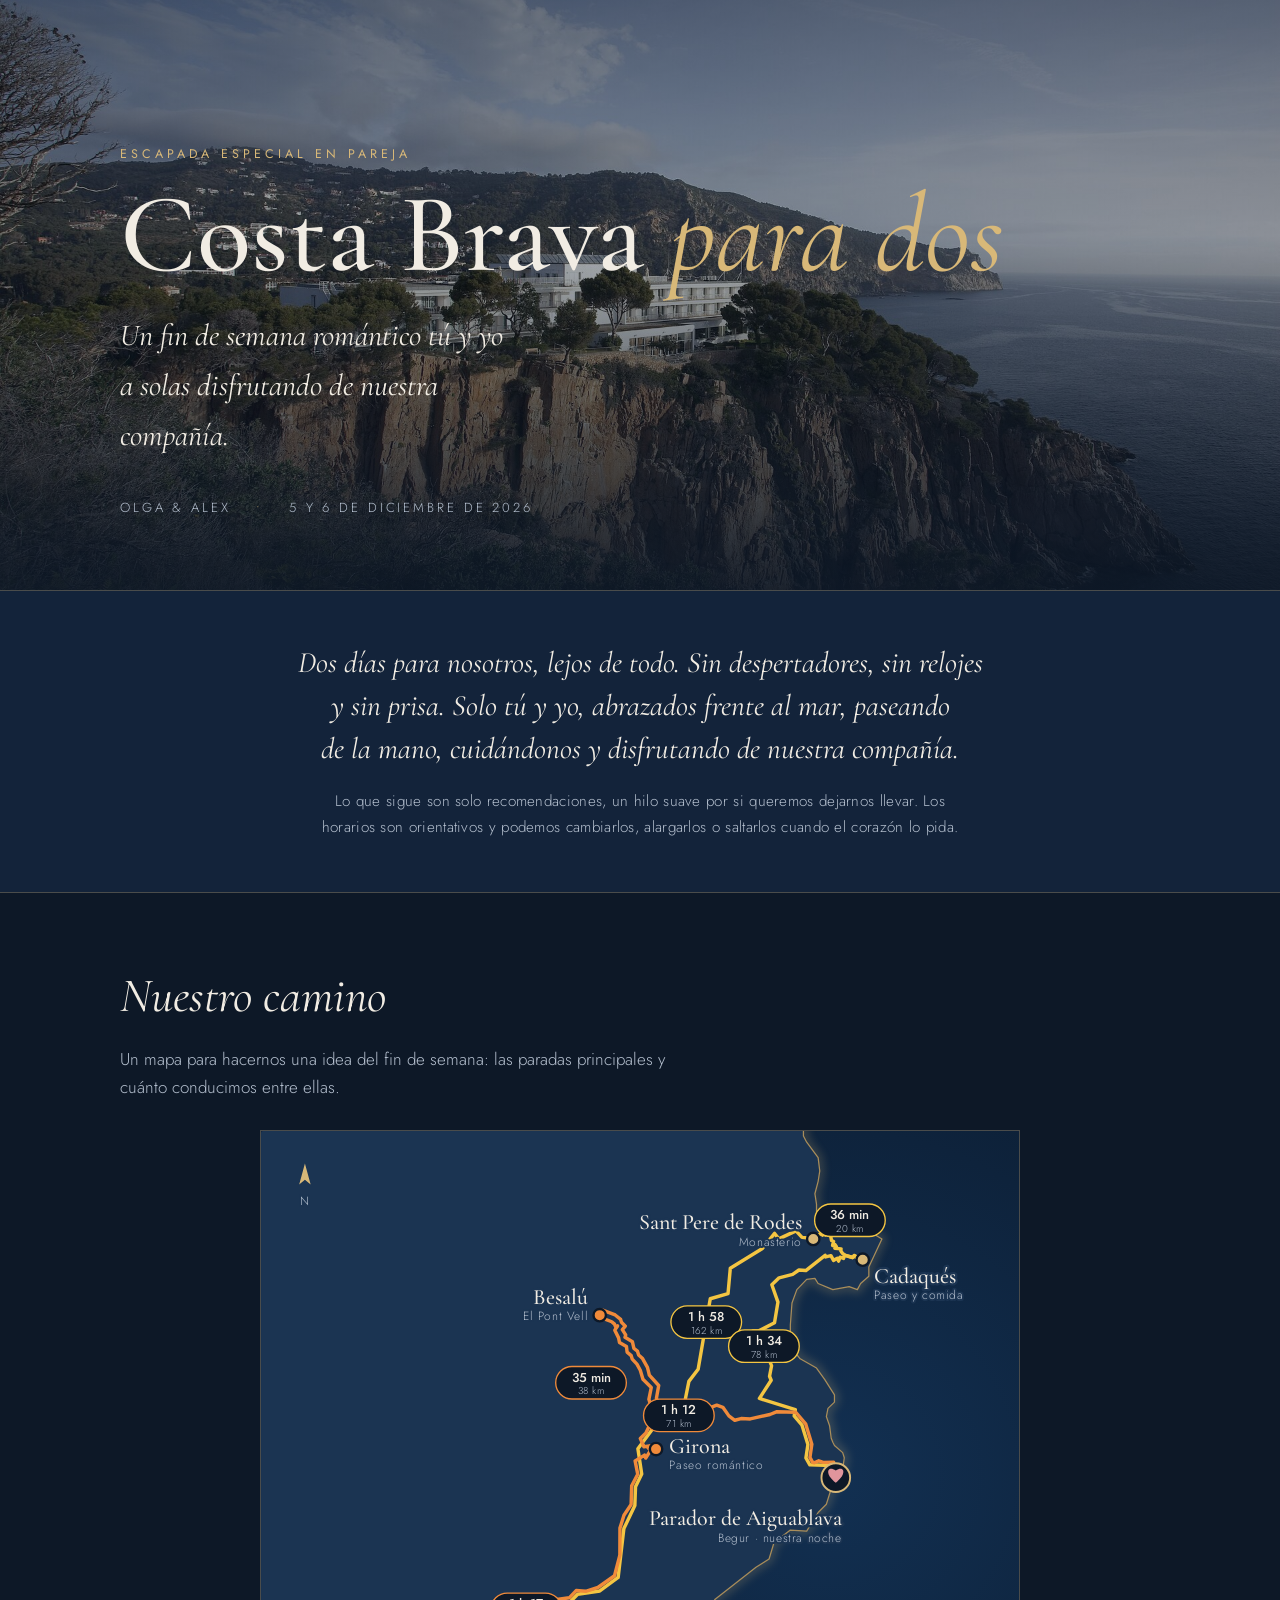
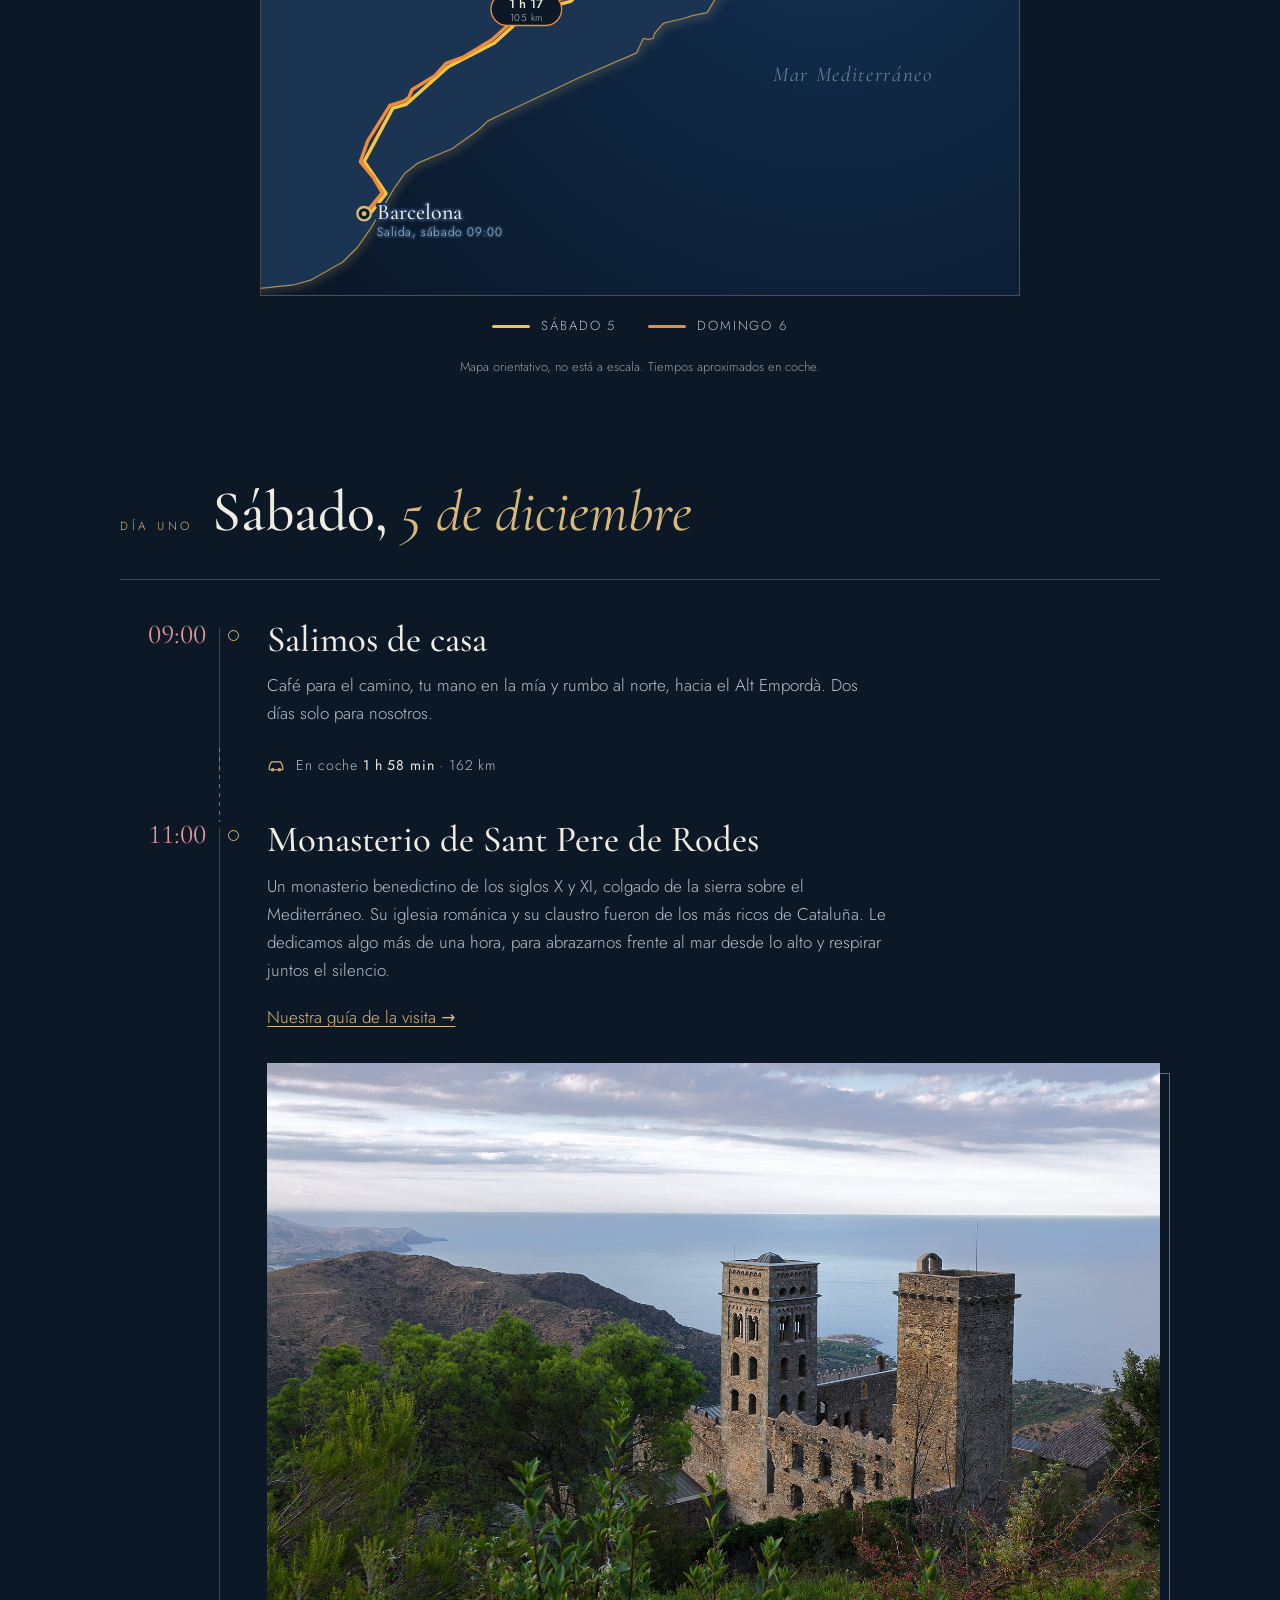
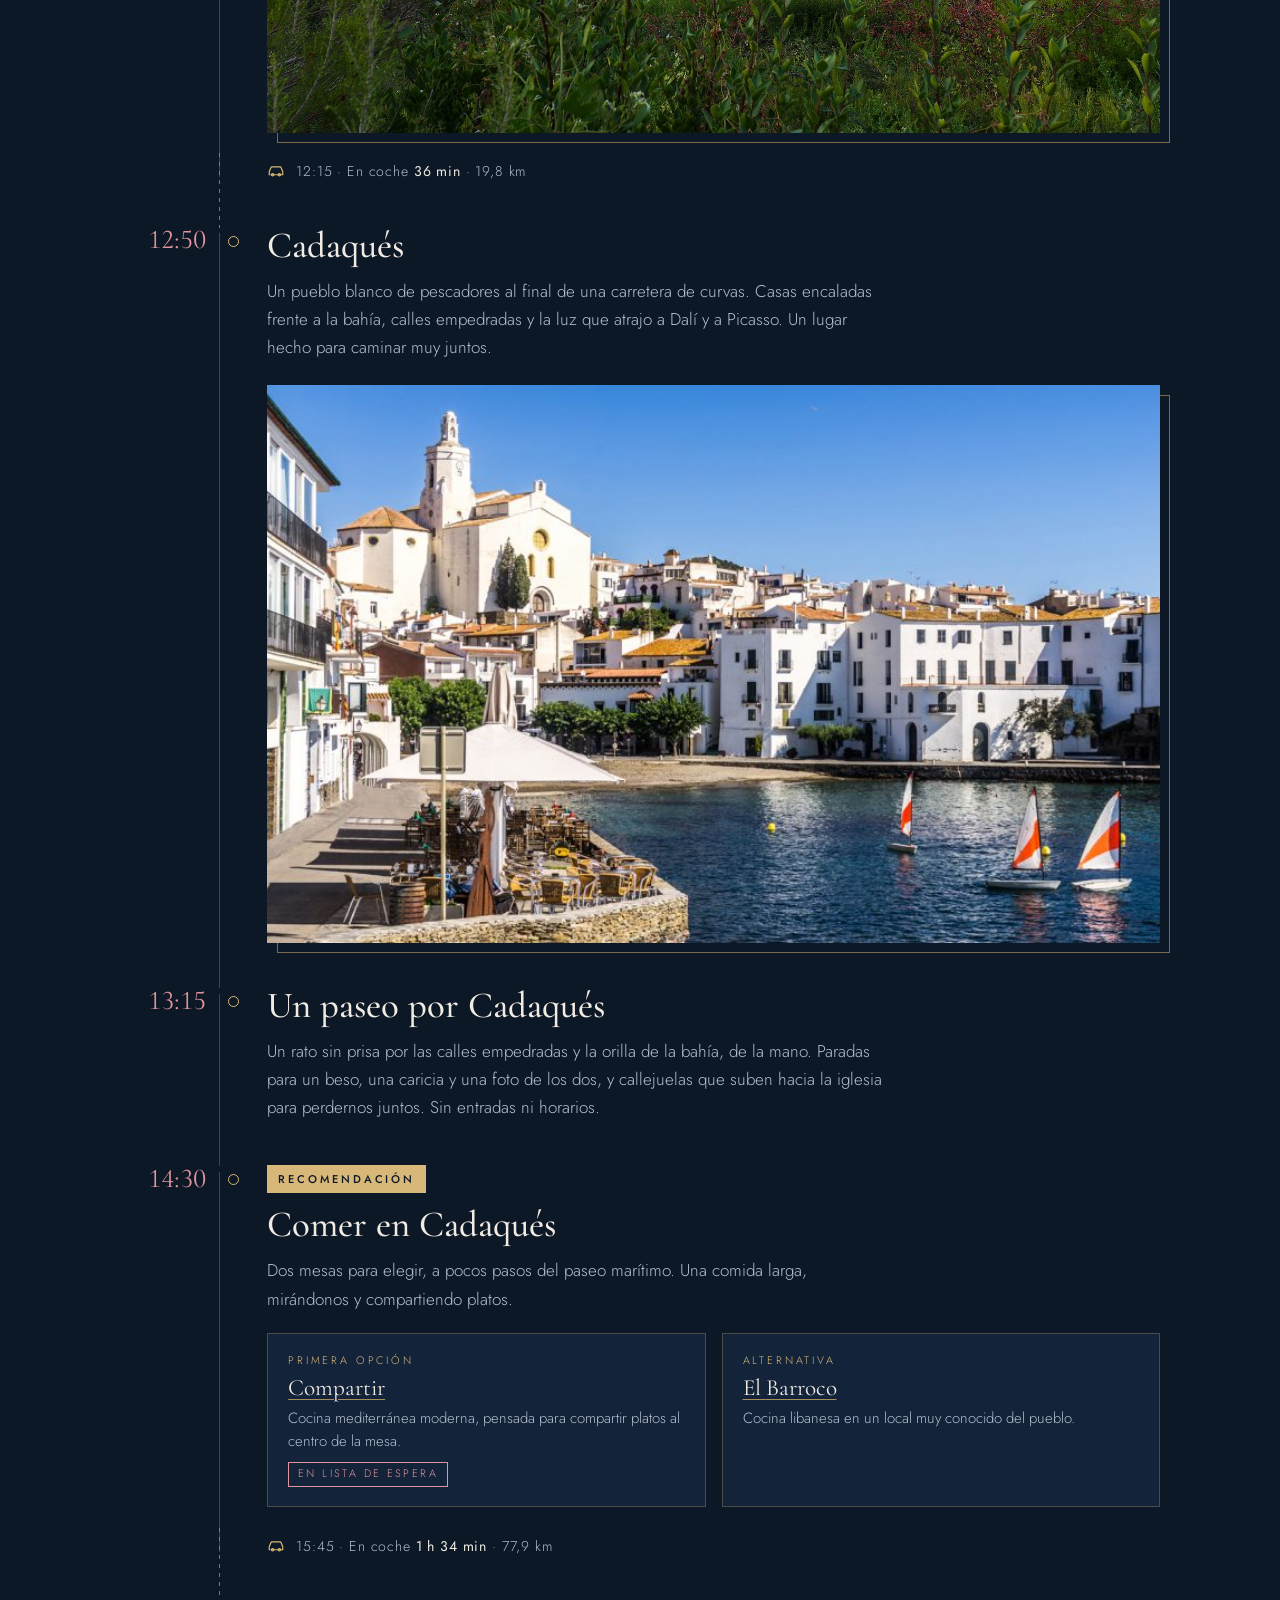
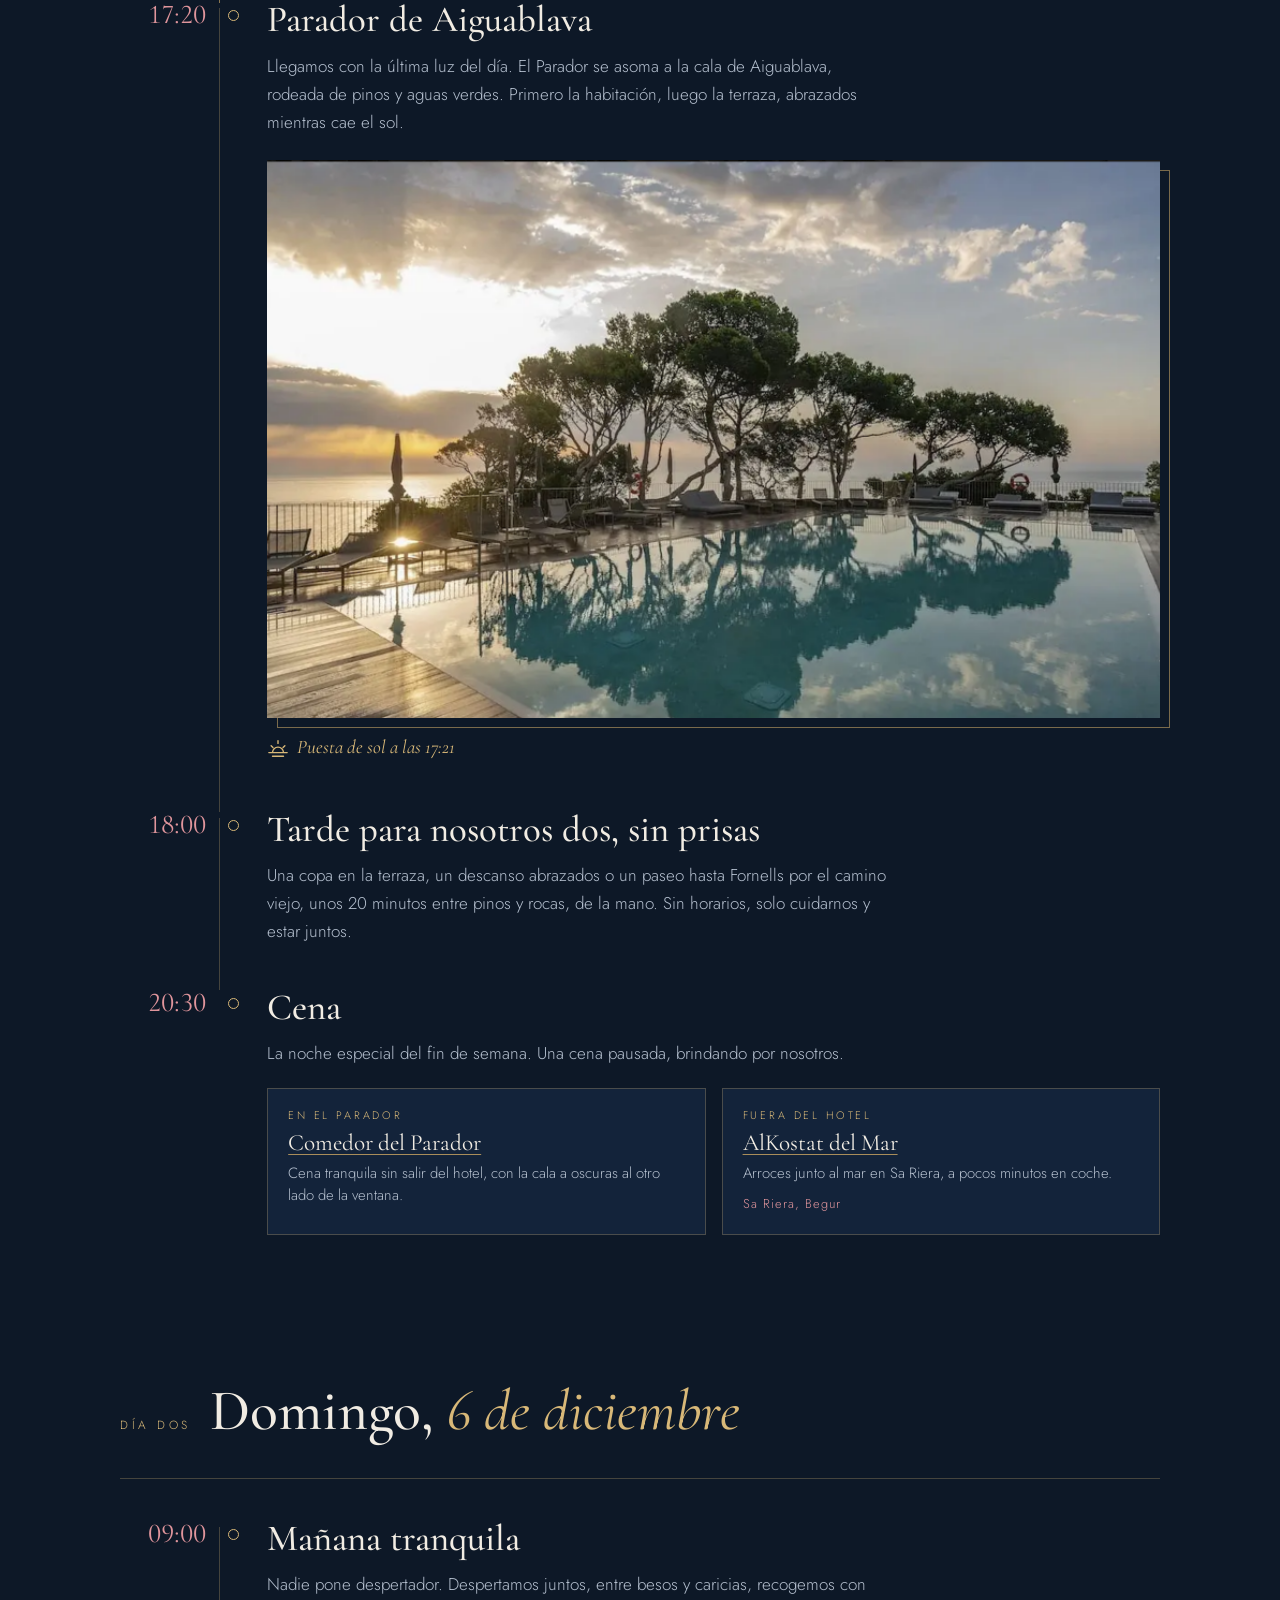
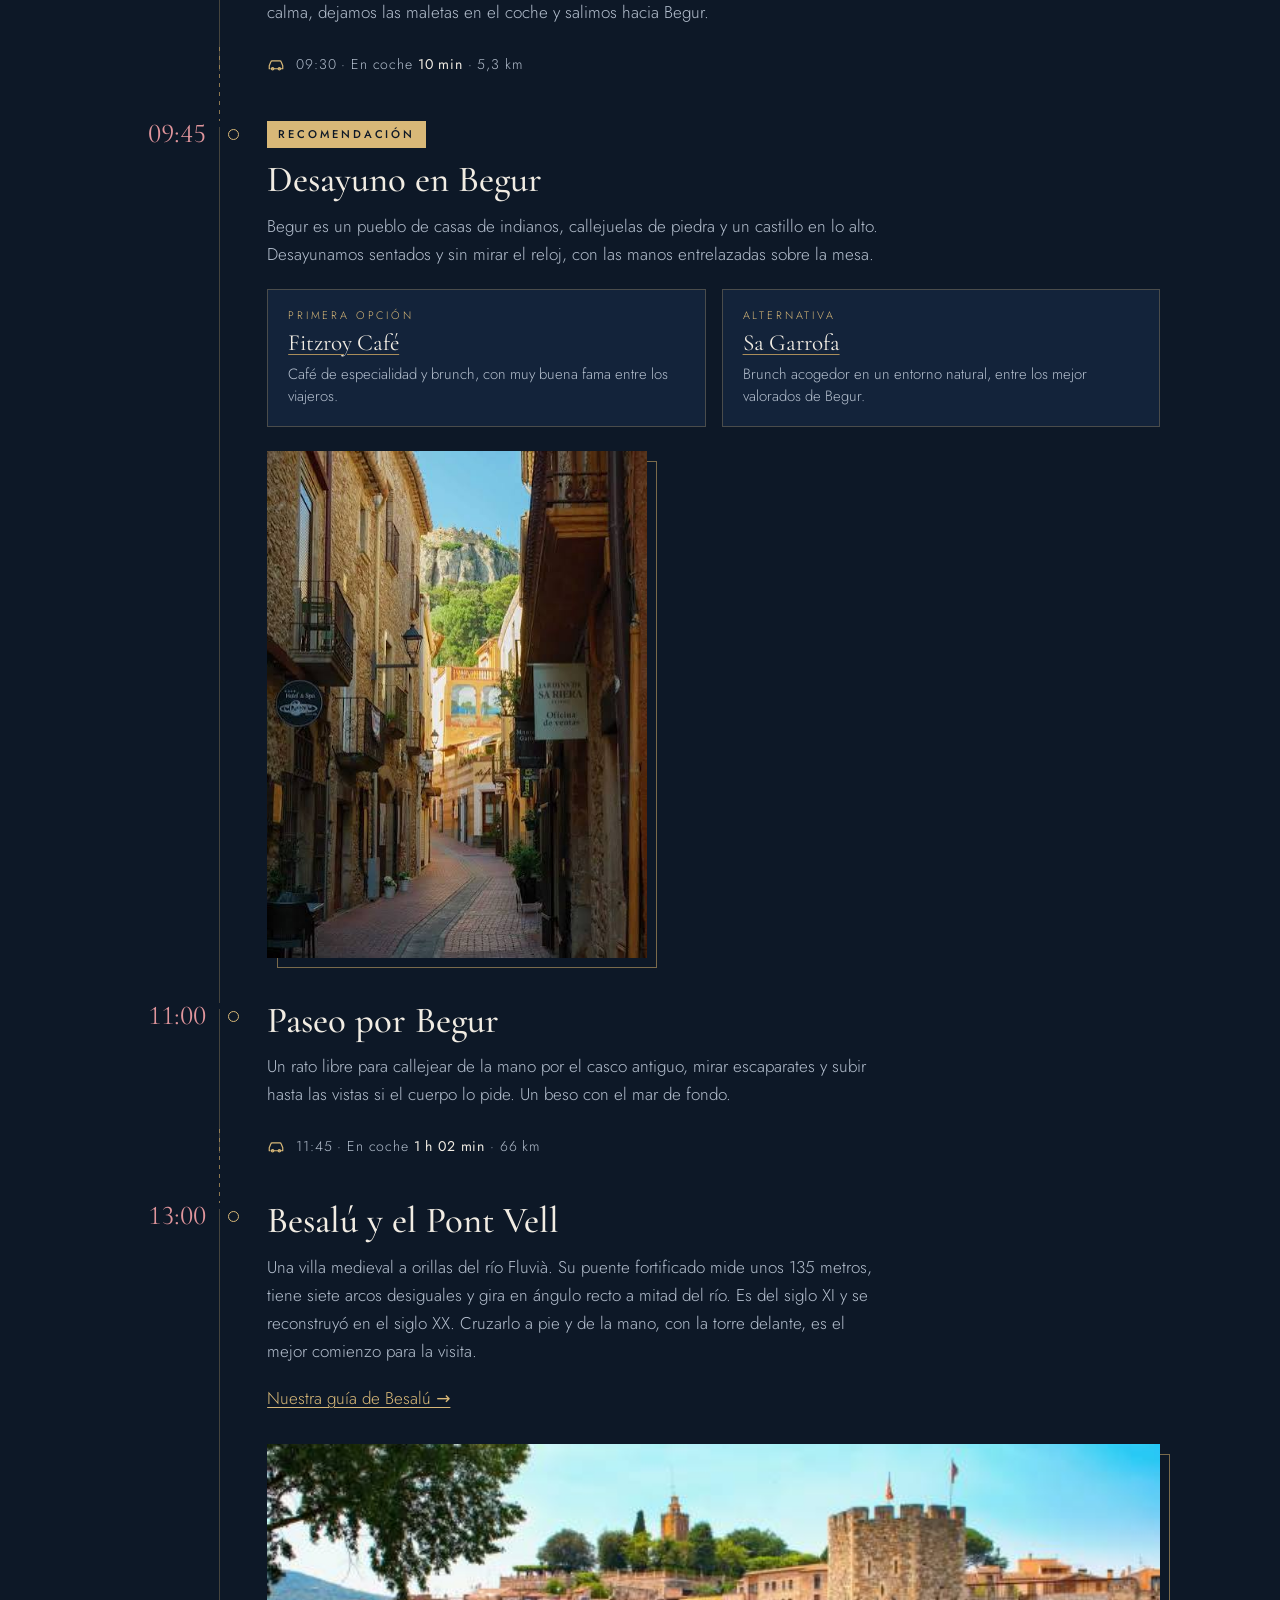
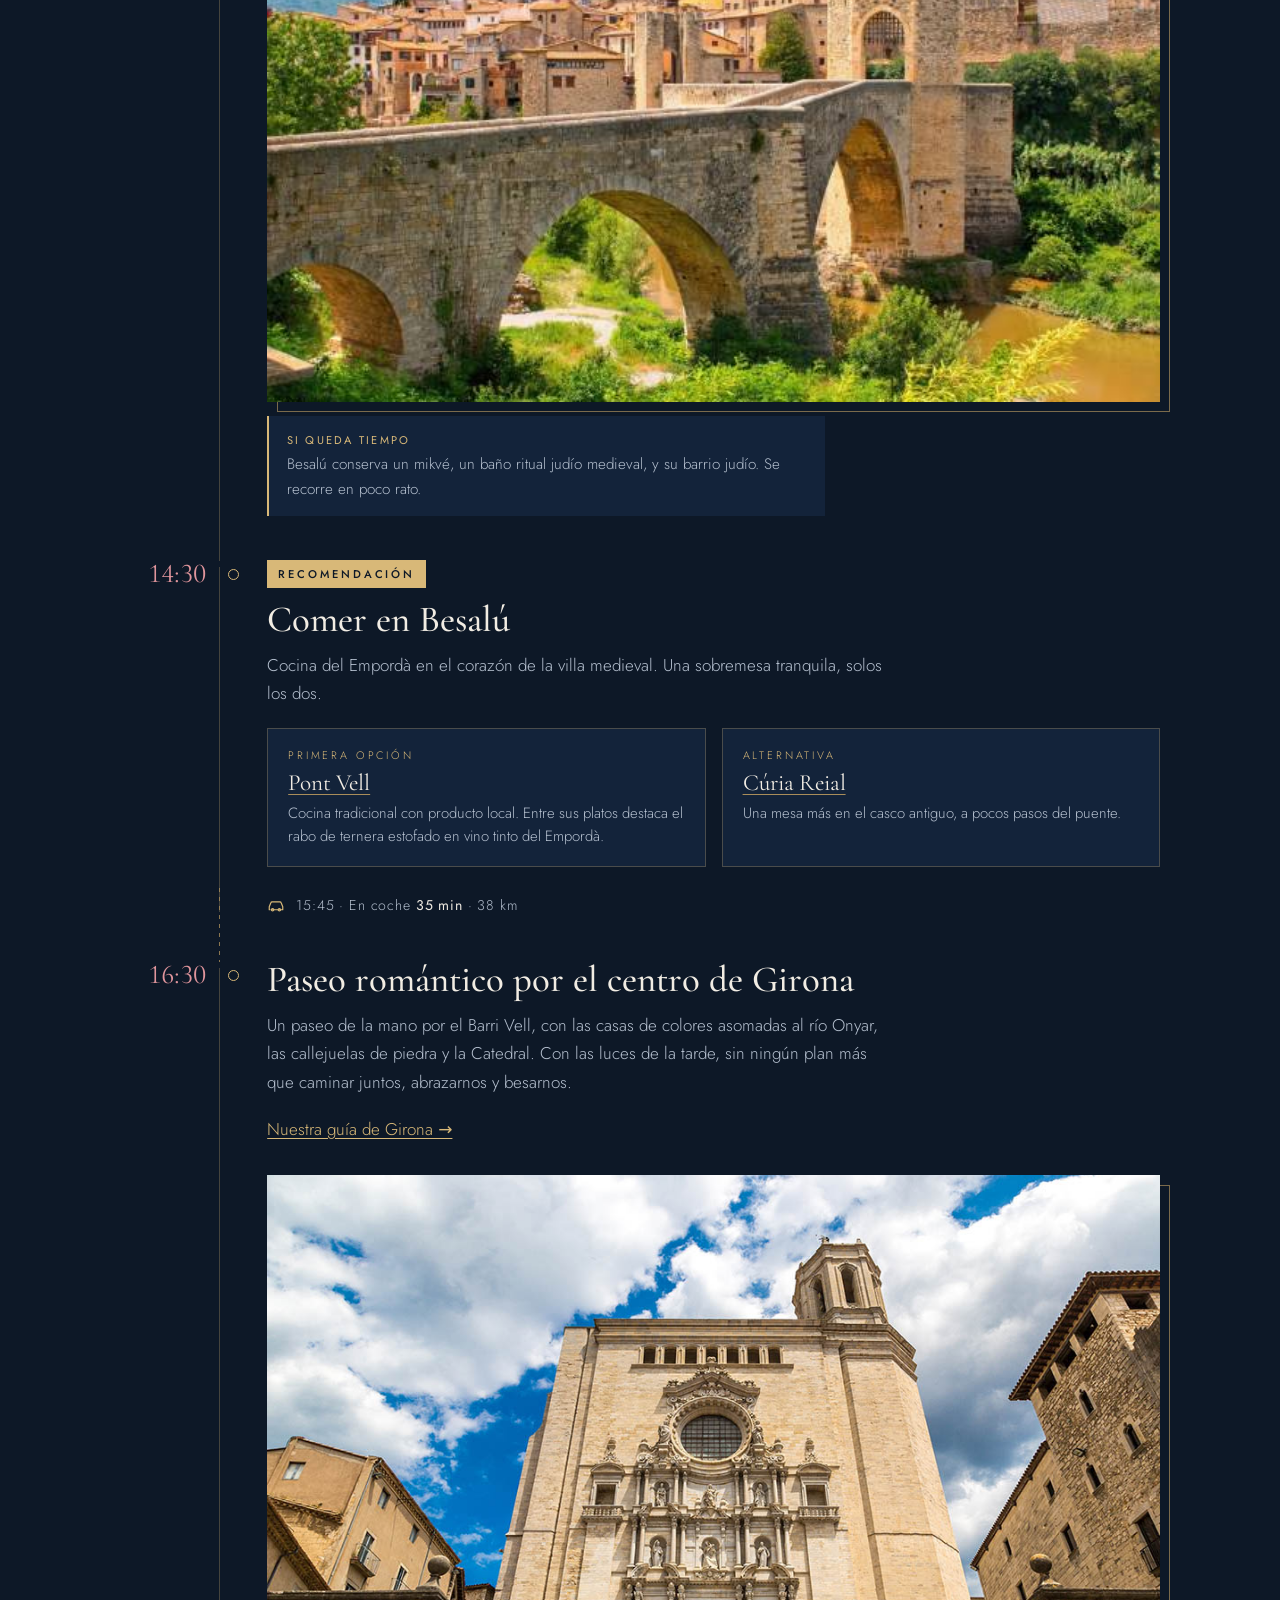
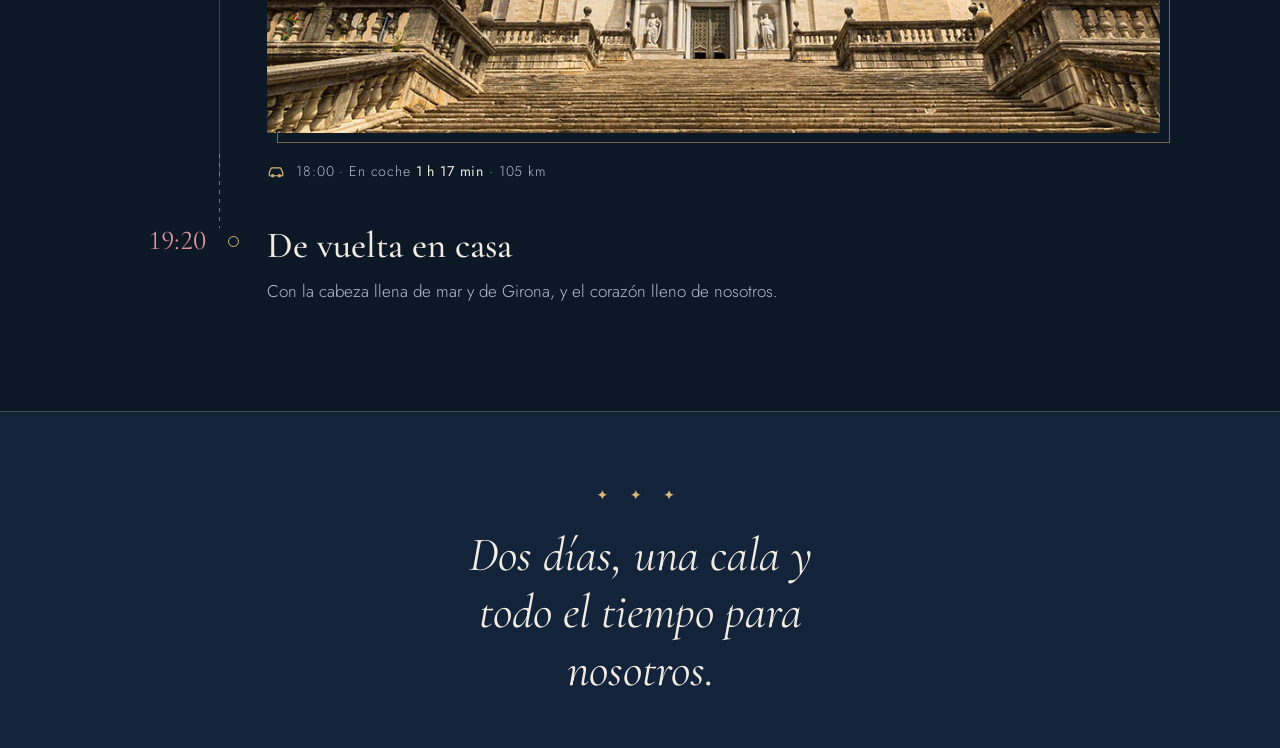
==== index.html @ 64fdfb18 "Costa Brava weekend: offline web app Co-Authored-By: Claude Sonnet 5.5 <noreply@anthropic.com>" ====
<!doctype html><html><head><title>Costa Brava para dos</title><meta charset=utf8><meta name=viewport content="width=device-width,initial-scale=1,viewport-fit=cover"><meta name="robots" content="noindex,nofollow"><meta name="theme-color" content="#0d1827"><meta name="apple-mobile-web-app-capable" content="yes"><meta name="mobile-web-app-capable" content="yes"><meta name="apple-mobile-web-app-title" content="Costa Brava"><meta name="apple-mobile-web-app-status-bar-style" content="black"><link rel="manifest" href="manifest.webmanifest"><link rel="apple-touch-icon" href="icons/apple-touch-icon.png"><link rel="icon" href="icons/icon-192.png"><style>:root{color-scheme:light;box-sizing:border-box;padding-top:env(safe-area-inset-top,0px);padding-bottom:env(safe-area-inset-bottom,0px)}html{scroll-padding-top:env(safe-area-inset-top,0px)}body{margin:0;padding:0;font:14px -apple-system,BlinkMacSystemFont,sans-serif;background:#fff;color:#000}img{max-width:100%}[hidden]:not([hidden=until-found i]){display:none!important}</style></head><body>

<title>Costa Brava para dos</title>
<meta name="claude:viewport-fit-sides" content="cover">
<link rel="stylesheet" href="fonts/fonts.css">
<style>
  /* Concepto: una noche de diciembre sobre el Mediterraneo. Fondo azul medianoche, oro champan para los detalles, un toque de rosa para las horas. Una linea de tiempo continua por dia, con fotos enmarcadas. */
  :root {
    --night: #0d1827;
    --night-2: #13233a;
    --night-3: #1a2f4c;
    --text: #f1ece3;
    --text-soft: #b4bfce;
    --gold: #d8b878;
    --gold-soft: #a98d5a;
    --rose: #e0959c;
    --line: rgba(216, 184, 120, 0.28);
    --display: "Cormorant Garamond", "Iowan Old Style", Georgia, serif;
    --body: "Jost", "Avenir Next", "Segoe UI", system-ui, sans-serif;
    color-scheme: dark;
  }
  * { box-sizing: border-box; }
  body {
    background: var(--night);
    color: var(--text);
    font-family: var(--body);
    font-size: 17px;
    line-height: 1.65;
    font-weight: 300;
  }
  img { display: block; max-width: 100%; }
  h1, h2, h3 { font-family: var(--display); font-weight: 500; margin: 0; text-wrap: balance; }
  p { margin: 0; }

  .wrap {
    width: 100%;
    max-width: 1080px;
    margin-inline: auto;
    padding-left: max(20px, env(safe-area-inset-left, 0px));
    padding-right: max(20px, env(safe-area-inset-right, 0px));
  }

  /* Portada */
  .hero { position: relative; isolation: isolate; overflow: hidden; }
  .hero img.bg { position: absolute; inset: 0; width: 100%; height: 100%; object-fit: cover; z-index: -2; }
  .hero::after {
    content: ""; position: absolute; inset: 0; z-index: -1;
    background:
      linear-gradient(180deg, rgba(13,24,39,0.55) 0%, rgba(13,24,39,0.35) 40%, rgba(13,24,39,0.92) 100%);
  }
  .hero .wrap { padding-block: 9rem 4.5rem; text-align: left; }
  .eyebrow {
    font-size: 0.78rem; letter-spacing: 0.32em; text-transform: uppercase; color: var(--gold); font-weight: 400;
  }
  .hero h1 { font-size: clamp(3.4rem, 10vw, 7rem); line-height: 0.95; margin-top: 1.1rem; font-weight: 500; }
  .hero h1 em { font-style: italic; font-weight: 400; color: var(--gold); }
  .hero .sub { font-family: var(--display); font-style: italic; font-size: clamp(1.3rem, 3.4vw, 1.9rem); margin-top: 1.4rem; color: var(--text); max-width: 30ch; }
  .hero .when { margin-top: 2.2rem; display: flex; gap: 0.9rem 1.6rem; flex-wrap: wrap; font-size: 0.82rem; letter-spacing: 0.22em; text-transform: uppercase; color: var(--text-soft); }
  .hero .when span + span::before { content: "\2022"; color: var(--gold); margin-right: 1.6rem; }

  /* Datos clave */
  .facts { background: var(--night-2); border-block: 1px solid var(--line); }
  .facts .wrap { display: grid; grid-template-columns: repeat(auto-fit, minmax(210px, 1fr)); gap: 1.6rem 2rem; padding-block: 2.2rem; }
  .fact .k { font-size: 0.72rem; letter-spacing: 0.28em; text-transform: uppercase; color: var(--gold); }
  .fact .v { font-family: var(--display); font-size: 1.55rem; line-height: 1.2; margin-top: 0.35rem; }
  .fact .s { color: var(--text-soft); font-size: 0.92rem; margin-top: 0.1rem; }
  .intro .wrap { display: block; max-width: 46rem; text-align: center; padding-block: 3.2rem; }
  .intro p { font-family: var(--display); font-style: italic; font-size: clamp(1.35rem, 3.4vw, 1.85rem); line-height: 1.45; color: var(--text); text-wrap: balance; }
  .intro p + p { margin-top: 1.1rem; font-family: var(--body); font-style: normal; font-size: 0.95rem; letter-spacing: 0.02em; color: var(--text-soft); line-height: 1.7; }

  /* Ruta del fin de semana */
  .route { padding-block: 4rem 1rem; }
  .route h2 { font-size: clamp(2rem, 5vw, 3rem); font-style: italic; font-weight: 400; }
  .route-days { display: grid; grid-template-columns: repeat(auto-fit, minmax(300px, 1fr)); gap: 2rem 3rem; margin-top: 2rem; }
  .route-day .d { font-size: 0.74rem; letter-spacing: 0.28em; text-transform: uppercase; color: var(--rose); margin-bottom: 1rem; }
  .stops { list-style: none; margin: 0; padding: 0; position: relative; }
  .stops li { position: relative; padding: 0 0 1.15rem 1.9rem; font-family: var(--display); font-size: 1.35rem; line-height: 1.25; }
  .stops li::before { content: ""; position: absolute; left: 0; top: 0.52em; width: 9px; height: 9px; border-radius: 50%; background: var(--night); border: 1.5px solid var(--gold); z-index: 1; }
  .stops li::after { content: ""; position: absolute; left: 4px; top: 1.1em; bottom: -0.3em; width: 1px; background: var(--line); }
  .stops li:last-child { padding-bottom: 0; }
  .stops li:last-child::after { display: none; }
  .stops li small { display: block; font-family: var(--body); font-size: 0.82rem; color: var(--text-soft); letter-spacing: 0.04em; }

  /* Dias */
  .day { padding-block: 4.5rem 1rem; }
  .day-head { display: flex; align-items: baseline; gap: 1.2rem; flex-wrap: wrap; border-bottom: 1px solid var(--line); padding-bottom: 1.2rem; margin-bottom: 2.4rem; }
  .day-head .tag { font-size: 0.74rem; letter-spacing: 0.3em; text-transform: uppercase; color: var(--gold); }
  .day-head h2 { font-size: clamp(2.2rem, 6vw, 3.6rem); font-weight: 500; }
  .day-head h2 em { font-style: italic; font-weight: 400; color: var(--gold); }

  .stop { display: grid; grid-template-columns: 5.4rem minmax(0, 1fr); gap: 0 1.6rem; position: relative; padding-bottom: 2.6rem; }
  .stop::before { content: ""; position: absolute; left: 5.4rem; margin-left: 0.8rem; top: 0.55rem; bottom: -0.2rem; width: 1px; background: var(--line); }
  .stop:last-child::before { display: none; }
  .stop .t { font-family: var(--display); font-size: 1.7rem; line-height: 1.1; color: var(--rose); text-align: right; padding-top: 0.05rem; font-variant-numeric: lining-nums tabular-nums; }
  .stop .body { position: relative; padding-left: 2.2rem; min-width: 0; }
  .stop .body::before { content: ""; position: absolute; left: -4px; top: 0.68rem; width: 9px; height: 9px; border-radius: 50%; background: var(--night); border: 1.5px solid var(--gold); }
  .stop h3 { font-size: clamp(1.7rem, 4vw, 2.3rem); line-height: 1.12; }
  .stop h3 .ico { display: none; }
  .stop p { color: var(--text-soft); margin-top: 0.7rem; max-width: 62ch; }
  .stop p strong { color: var(--text); font-weight: 400; }

  .pick { display: inline-block; font-size: 0.7rem; letter-spacing: 0.26em; text-transform: uppercase; color: var(--night); background: var(--gold); padding: 0.28rem 0.7rem; margin-bottom: 0.7rem; font-weight: 500; }

  figure { margin: 1.5rem 0 0; position: relative; }
  figure .frame { position: relative; }
  figure .frame::after { content: ""; position: absolute; inset: 10px -10px -10px 10px; border: 1px solid var(--gold-soft); z-index: -1; opacity: 0.7; }
  figure img { width: 100%; aspect-ratio: 16 / 10; object-fit: cover; }
  figure.tall img { aspect-ratio: 4 / 3; }
  figure.portrait { max-width: 380px; }
  figure.portrait img { aspect-ratio: 3 / 4; }

  /* Trayectos */
  .drive { display: grid; grid-template-columns: 5.4rem minmax(0, 1fr); gap: 0 1.6rem; position: relative; padding-bottom: 2.6rem; margin-top: -0.9rem; }
  .drive::before { content: ""; position: absolute; left: 5.4rem; margin-left: 0.8rem; top: -0.4rem; bottom: -0.2rem; width: 1px; background: repeating-linear-gradient(180deg, var(--gold-soft) 0 4px, transparent 4px 9px); opacity: 0.8; }
  .drive .body { padding-left: 2.2rem; display: flex; align-items: center; gap: 0.7rem; color: var(--text-soft); font-size: 0.88rem; letter-spacing: 0.06em; }
  .drive svg { width: 18px; height: 18px; flex: none; stroke: var(--gold); fill: none; stroke-width: 1.6; stroke-linecap: round; stroke-linejoin: round; }
  .drive b { font-weight: 400; color: var(--text); }

  /* Opciones de mesa */
  .options { display: grid; grid-template-columns: repeat(auto-fit, minmax(240px, 1fr)); gap: 1rem; margin-top: 1.3rem; }
  .opt { border: 1px solid var(--line); background: var(--night-2); padding: 1.1rem 1.25rem 1.2rem; }
  .opt .lbl { font-size: 0.68rem; letter-spacing: 0.26em; text-transform: uppercase; color: var(--gold); }
  .opt .nm { font-family: var(--display); font-size: 1.45rem; line-height: 1.2; margin-top: 0.3rem; }
  .opt .ds { color: var(--text-soft); font-size: 0.93rem; margin-top: 0.3rem; line-height: 1.5; }
  .opt .nm a { color: inherit; text-decoration: underline; text-decoration-color: var(--gold-soft); text-underline-offset: 0.18em; text-decoration-thickness: 1px; }
  .opt .nm a:hover, .opt .nm a:focus-visible { color: var(--gold); text-decoration-color: var(--gold); }
  .opt .wait { display: inline-block; margin-top: 0.6rem; font-size: 0.68rem; letter-spacing: 0.22em; text-transform: uppercase; color: var(--rose); border: 1px solid var(--rose); padding: 0.18rem 0.55rem; }
  .opt .where { color: var(--rose); font-size: 0.8rem; letter-spacing: 0.08em; margin-top: 0.55rem; }

  .alt { margin-top: 0.9rem; padding: 0.9rem 1.1rem; border-left: 2px solid var(--gold); background: var(--night-2); color: var(--text-soft); font-size: 0.95rem; max-width: 62ch; }
  .alt b { color: var(--gold); font-weight: 400; letter-spacing: 0.2em; text-transform: uppercase; font-size: 0.7rem; display: block; margin-bottom: 0.15rem; }

  .sun { display: inline-flex; align-items: center; gap: 0.5rem; margin-top: 0.9rem; color: var(--gold); font-family: var(--display); font-style: italic; font-size: 1.2rem; }
  .sun svg { width: 22px; height: 22px; stroke: var(--gold); fill: none; stroke-width: 1.5; stroke-linecap: round; }

  /* Cierre */
  .closing { margin-top: 3rem; background: var(--night-2); border-top: 1px solid var(--line); text-align: center; }
  .closing .wrap { padding-block: 4.5rem 3rem; }
  .closing .orn { color: var(--gold); letter-spacing: 0.6em; font-size: 0.9rem; }
  .closing p.big { font-family: var(--display); font-style: italic; font-size: clamp(1.9rem, 5vw, 3rem); line-height: 1.2; margin: 1.2rem auto 0; max-width: 20ch; }
  .credits { margin-top: 3.2rem; color: var(--text-soft); font-size: 0.74rem; letter-spacing: 0.04em; line-height: 1.7; opacity: 0.85; }

  @media (max-width: 640px) {
    body { font-size: 16px; }
    .hero .wrap { padding-block: 6.5rem 3rem; }
    .stop, .drive { grid-template-columns: minmax(0, 1fr); }
    .stop::before, .drive::before { left: 4px; margin-left: 0; top: 2.2rem; }
    .drive::before { top: -0.4rem; }
    .stop .t { text-align: left; padding-left: 2.2rem; font-size: 1.5rem; margin-bottom: 0.15rem; }
    .stop .body { padding-left: 2.2rem; }
    .stop .body::before { top: -1.65rem; left: -4px; }
    .drive .body { padding-left: 2.2rem; }
    figure .frame::after { inset: 8px -6px -8px 8px; }
    .stops li { font-size: 1.2rem; }
  }
  @media (prefers-reduced-motion: no-preference) {
    .hero .wrap > * { animation: rise 0.9s ease both; }
    .hero .wrap > *:nth-child(2) { animation-delay: 0.12s; }
    .hero .wrap > *:nth-child(3) { animation-delay: 0.24s; }
    .hero .wrap > *:nth-child(4) { animation-delay: 0.36s; }
    @keyframes rise { from { opacity: 0.001; transform: translateY(12px); } to { opacity: 1; transform: none; } }
  }

.map { --map-sat: #f4c542; --map-sun: #f08a3a; padding-block: 4rem 1rem; }
.map .wrap { max-width: 1080px; }
.map h2 { font-family: var(--display); font-weight: 400; font-style: italic; font-size: clamp(2rem, 5vw, 3rem); margin: 0; }
.map .lead { color: var(--text-soft); margin-top: 0.6rem; max-width: 56ch; }
.map-card { margin-top: 1.8rem; display: grid; grid-template-columns: minmax(0, 1fr); gap: 1.2rem; }
.map-fig { margin: 0; }
.routemap { display: block; width: 100%; max-width: 760px; height: auto; margin-inline: auto; border: 1px solid var(--line); background: var(--night-2);
  --map-sea: #0a1626; --map-sea-2: #123052; --map-land: #1b3452; }
.routemap .land { fill: var(--map-land); stroke: var(--gold-soft); stroke-width: 1.3; stroke-linejoin: round; }
.routemap .coast-glow { fill: none; stroke: var(--gold); stroke-width: 7; opacity: 0.28; }
.routemap .r1 { fill: none; stroke: var(--map-sat); stroke-width: 3.6; stroke-linecap: round; stroke-linejoin: round; }
.routemap .r2 { fill: none; stroke: var(--map-sun); stroke-width: 3.6; stroke-linecap: round; stroke-linejoin: round; }
.routemap .dot-sun { fill: var(--map-sun); stroke: var(--night); stroke-width: 2.5; }
.routemap .sea-label { font-family: var(--display); font-style: italic; font-size: 22px; fill: var(--text-soft); opacity: 0.55; letter-spacing: 0.08em; }
.routemap .nm { font-family: var(--display); font-size: 23px; font-weight: 500; fill: var(--text); paint-order: stroke; stroke: var(--map-land); stroke-width: 5px; stroke-linejoin: round; }
.routemap .sub { font-family: var(--body); font-size: 12.5px; letter-spacing: 0.05em; fill: var(--text-soft); paint-order: stroke; stroke: var(--map-land); stroke-width: 4px; stroke-linejoin: round; }
.routemap .dot-stop { fill: var(--gold); stroke: var(--night); stroke-width: 2.5; }
.routemap .dot-home { fill: var(--night); stroke: var(--gold); stroke-width: 2.5; }
.routemap .dot-in { fill: var(--gold); }
.routemap .ring { fill: var(--night); stroke: var(--gold); stroke-width: 2; }
.routemap .heart { fill: var(--rose); }
.routemap .pill rect { fill: var(--night); stroke-width: 1.4; }
.routemap .p1 rect { stroke: var(--map-sat); }
.routemap .p2 rect { stroke: var(--map-sun); }
.routemap .pt { font-family: var(--body); font-size: 13.5px; font-weight: 500; fill: var(--text); }
.routemap .pk { font-family: var(--body); font-size: 10.5px; fill: var(--text-soft); letter-spacing: 0.04em; }
.map-legend { display: flex; flex-wrap: wrap; gap: 0.8rem 2rem; justify-content: center; font-size: 0.82rem; letter-spacing: 0.14em; text-transform: uppercase; color: var(--text-soft); }
.map-legend span { display: inline-flex; align-items: center; gap: 0.7rem; }
.map-legend i { display: inline-block; width: 38px; height: 0; border-top: 3.6px solid var(--map-sat); border-radius: 2px; }
.map-legend i.d2 { border-top: 3.6px solid var(--map-sun); }
.map-note { text-align: center; color: var(--text-soft); font-size: 0.8rem; opacity: 0.8; }

</style>

<header class="hero">
  <img class="bg" src="images/parador.jpg" alt="El Parador de Aiguablava sobre el acantilado, frente al mar">
  <div class="wrap">
    <div class="eyebrow">Escapada especial en pareja</div>
    <h1>Costa Brava <em>para dos</em></h1>
    <p class="sub">Un fin de semana romántico tú y yo a solas disfrutando de nuestra compañía.</p>
    <div class="when"><span>Olga &amp; Alex</span><span>5 y 6 de diciembre de 2026</span></div>
  </div>
</header>

<section class="facts intro" aria-label="Sobre el fin de semana">
  <div class="wrap">
    <p>Dos días para nosotros, lejos de todo. Sin despertadores, sin relojes y sin prisa. Solo tú y yo, abrazados frente al mar, paseando de la mano, cuidándonos y disfrutando de nuestra compañía.</p>
    <p>Lo que sigue son solo recomendaciones, un hilo suave por si queremos dejarnos llevar. Los horarios son orientativos y podemos cambiarlos, alargarlos o saltarlos cuando el corazón lo pida.</p>
  </div>
</section>

<section class="map" aria-label="Mapa del recorrido">
  <div class="wrap">
    <h2>Nuestro camino</h2>
    <p class="lead">Un mapa para hacernos una idea del fin de semana: las paradas principales y cuánto conducimos entre ellas.</p>
    <div class="map-card">
      <figure class="map-fig"><svg class="routemap" viewBox="0 0 794 800" role="img" aria-labelledby="mapt mapd" xmlns="http://www.w3.org/2000/svg">
<title id="mapt">Mapa orientativo del recorrido</title>
<desc id="mapd">Sábado: Barcelona, Sant Pere de Rodes, Cadaqués y Parador de Aiguablava. Domingo: Begur, Besalú, Girona y vuelta a Barcelona.</desc>
<defs><radialGradient id="sea" cx="75%" cy="45%" r="90%"><stop offset="0" style="stop-color:#123052"/><stop offset="1" style="stop-color:#0a1626"/></radialGradient><filter id="glow" x="-5%" y="-5%" width="110%" height="110%"><feGaussianBlur stdDeviation="5"/></filter><clipPath id="frame"><rect width="794" height="800" rx="2"/></clipPath></defs>
<g clip-path="url(#frame)">
<rect width="794" height="800" fill="url(#sea)"/>
<path d="M984.5,-256.0 L984.5,1056.0 L984.5,-256.0 L525.0,-256.0 L518.5,-186.1 L518.5,-160.2 L520.2,-144.0 L516.8,-116.9 L518.5,-82.4 L522.0,-56.4 L523.7,-34.8 L530.5,-27.2 L540.8,-21.8 L554.5,-19.7 L564.8,-16.4 L568.2,-10.0 L568.2,5.2 L571.6,11.7 L583.6,27.9 L585.3,41.9 L583.6,52.7 L580.2,65.7 L581.9,76.5 L581.9,87.3 L588.7,96.0 L597.3,102.4 L607.6,100.3 L617.8,100.3 L624.7,108.9 L628.1,108.9 L633.2,104.6 L638.4,105.7 L650.4,113.2 L636.7,142.4 L636.7,152.1 L628.1,159.7 L624.7,166.2 L616.1,163.0 L599.0,166.2 L583.6,159.7 L580.2,154.3 L571.6,155.4 L561.3,166.2 L556.2,180.2 L554.5,202.9 L554.5,218.1 L557.9,230.0 L564.8,238.6 L581.9,248.3 L590.4,260.2 L600.7,276.4 L600.7,284.0 L593.9,290.5 L592.2,299.1 L595.6,308.8 L597.3,321.8 L599.0,326.1 L600.7,329.4 L609.3,336.9 L611.0,342.3 L609.3,354.2 L597.3,374.8 L592.2,391.0 L583.6,399.6 L571.6,419.1 L554.5,418.0 L537.4,431.0 L532.2,448.3 L518.5,456.9 L475.7,490.4 L467.2,504.5 L451.8,507.7 L441.5,510.9 L422.6,515.3 L420.9,516.3 L412.4,526.1 L410.7,531.5 L405.5,532.6 L400.4,531.5 L393.5,546.6 L333.6,572.5 L237.7,617.9 L227.4,627.7 L200.1,647.1 L164.1,662.2 L150.4,673.0 L138.4,690.3 L114.4,731.4 L100.7,750.8 L85.3,766.0 L52.8,784.4 L34.0,789.8 L1.4,793.0 L-31.1,801.6 L-41.4,808.1 L-46.5,809.2 L-61.9,808.1 L-154.4,837.3 L-190.2,840.1 L-190.2,-256.0 Z" class="coast-glow" filter="url(#glow)"/>
<path d="M984.5,-256.0 L984.5,1056.0 L984.5,-256.0 L525.0,-256.0 L518.5,-186.1 L518.5,-160.2 L520.2,-144.0 L516.8,-116.9 L518.5,-82.4 L522.0,-56.4 L523.7,-34.8 L530.5,-27.2 L540.8,-21.8 L554.5,-19.7 L564.8,-16.4 L568.2,-10.0 L568.2,5.2 L571.6,11.7 L583.6,27.9 L585.3,41.9 L583.6,52.7 L580.2,65.7 L581.9,76.5 L581.9,87.3 L588.7,96.0 L597.3,102.4 L607.6,100.3 L617.8,100.3 L624.7,108.9 L628.1,108.9 L633.2,104.6 L638.4,105.7 L650.4,113.2 L636.7,142.4 L636.7,152.1 L628.1,159.7 L624.7,166.2 L616.1,163.0 L599.0,166.2 L583.6,159.7 L580.2,154.3 L571.6,155.4 L561.3,166.2 L556.2,180.2 L554.5,202.9 L554.5,218.1 L557.9,230.0 L564.8,238.6 L581.9,248.3 L590.4,260.2 L600.7,276.4 L600.7,284.0 L593.9,290.5 L592.2,299.1 L595.6,308.8 L597.3,321.8 L599.0,326.1 L600.7,329.4 L609.3,336.9 L611.0,342.3 L609.3,354.2 L597.3,374.8 L592.2,391.0 L583.6,399.6 L571.6,419.1 L554.5,418.0 L537.4,431.0 L532.2,448.3 L518.5,456.9 L475.7,490.4 L467.2,504.5 L451.8,507.7 L441.5,510.9 L422.6,515.3 L420.9,516.3 L412.4,526.1 L410.7,531.5 L405.5,532.6 L400.4,531.5 L393.5,546.6 L333.6,572.5 L237.7,617.9 L227.4,627.7 L200.1,647.1 L164.1,662.2 L150.4,673.0 L138.4,690.3 L114.4,731.4 L100.7,750.8 L85.3,766.0 L52.8,784.4 L34.0,789.8 L1.4,793.0 L-31.1,801.6 L-41.4,808.1 L-46.5,809.2 L-61.9,808.1 L-154.4,837.3 L-190.2,840.1 L-190.2,-256.0 Z" class="land"/>
<text x="620" y="576" class="sea-label" text-anchor="middle">Mar Mediterráneo</text>
<path d="M108.0,715.1 L115.4,713.6 L131.0,693.9 L108.1,660.3 L138.1,604.5 L152.1,600.5 L196.2,561.1 L244.4,536.3 L279.4,504.7 L324.2,492.8 L331.7,485.2 L354.9,481.8 L374.1,467.7 L380.1,416.5 L391.6,392.4 L392.3,372.7 L398.8,359.3 L394.8,332.9 L424.2,293.4 L435.7,291.1 L444.2,282.3 L448.2,262.3 L457.9,249.5 L470.6,175.7 L489.2,170.4 L491.6,143.8 L525.2,123.1 L538.0,107.3 L542.4,113.0 L560.4,104.6 L566.7,111.4 L578.3,112.6" class="r1"/>
<path d="M578.3,112.6 L580.3,113.3 L581.9,111.3 L583.1,111.8 L582.6,110.2 L586.5,107.3 L588.2,109.0 L587.2,105.3 L588.6,107.6 L591.2,107.7 L591.1,109.0 L592.4,106.6 L595.8,105.2 L597.6,114.6 L599.8,115.8 L598.7,120.0 L601.2,119.0 L602.8,121.2 L601.1,122.9 L607.7,123.5 L607.0,124.7 L608.9,128.0 L611.8,130.2 L619.8,132.5 L621.4,130.5 L623.3,132.3 L627.6,132.6 L627.8,135.1 L629.0,133.8 L630.4,134.7" class="r1"/>
<path d="M630.4,134.7 L621.4,130.5 L619.8,132.5 L611.4,130.0 L610.2,133.5 L606.6,132.2 L605.0,136.3 L603.7,133.4 L599.7,135.5 L597.0,130.6 L591.5,131.9 L590.9,130.2 L570.7,146.2 L563.5,145.6 L556.9,150.2 L542.7,153.8 L535.1,161.1 L541.5,179.2 L537.9,200.9 L521.5,209.3 L515.1,209.5 L518.3,210.5 L520.4,218.5 L526.5,224.5 L534.8,245.9 L532.7,256.9 L534.4,261.1 L522.1,280.1 L559.7,291.9 L558.5,298.5 L566.7,308.1 L572.9,328.5 L570.8,342.5 L574.9,349.7 L597.5,350.3 L595.5,355.9 L601.9,355.9 L598.7,357.8 L602.1,363.1" class="r1"/>
<path d="M604.5,359.9 L602.5,358.6 L602.1,359.8 L604.0,352.5 L598.7,353.4 L599.8,347.0 L588.9,347.1 L584.2,345.5 L579.7,347.5 L577.8,347.0 L575.0,341.9 L577.0,328.2 L570.5,306.7 L560.2,294.6 L540.5,294.0 L533.1,297.0 L512.5,301.6 L502.9,301.2 L496.3,303.0 L490.1,298.4 L483.8,289.4 L477.4,287.2 L470.6,289.7 L467.0,288.3 L435.4,298.7 L430.8,302.0 L420.3,297.3 L414.2,279.9 L416.6,266.6 L406.8,255.8 L404.8,247.6 L399.7,238.4 L395.6,234.6 L394.3,230.6 L390.6,227.8 L389.1,220.8 L381.3,216.1 L382.0,213.6 L378.5,208.1 L381.6,204.4 L377.6,200.3 L376.7,197.4 L371.0,192.7 L358.5,187.8 L352.8,188.2 L351.0,194.0" class="r2"/>
<path d="M358.6,191.6 L356.2,195.5 L356.2,195.5 L367.4,199.8 L370.3,202.3 L371.7,205.7 L373.5,204.2 L370.6,208.6 L374.6,216.7 L375.5,221.6 L382.8,225.8 L383.5,231.6 L387.8,235.3 L388.9,239.0 L393.8,244.2 L397.3,250.6 L400.1,260.1 L408.8,268.7 L406.3,281.1 L412.6,301.1 L414.5,298.7 L409.5,303.0 L403.2,316.4 L397.3,322.0 L401.1,330.8 L407.0,329.8 L405.6,332.2 L411.7,336.4" class="r2"/>
<path d="M410.5,330.9 L403.0,342.5 L401.7,339.5 L391.9,345.6 L394.6,359.5 L388.3,371.6 L387.7,391.3 L380.2,402.5 L376.0,416.0 L375.9,444.2 L370.3,465.9 L352.9,478.2 L340.1,482.2 L330.1,481.4 L322.9,489.0 L300.7,492.1 L276.9,501.4 L241.9,533.0 L211.9,551.1 L193.8,557.7 L182.2,570.5 L158.2,585.3 L154.9,593.3 L150.3,596.9 L135.1,601.7 L111.8,638.9 L104.1,660.8 L117.6,677.0 L127.0,693.4 L113.7,709.5 L106.8,711.3" class="r2"/>
<g class="pill p1" transform="translate(466.4 200.2)"><rect x="-37" y="-17" width="74" height="34" rx="17"/><text y="-1" text-anchor="middle" class="pt">1 h 58</text><text y="12" text-anchor="middle" class="pk">162 km</text></g>
<g class="pill p1" transform="translate(616.9 93.5)"><rect x="-37" y="-17" width="74" height="34" rx="17"/><text y="-1" text-anchor="middle" class="pt">36 min</text><text y="12" text-anchor="middle" class="pk">20 km</text></g>
<g class="pill p1" transform="translate(526.8 225.4)"><rect x="-37" y="-17" width="74" height="34" rx="17"/><text y="-1" text-anchor="middle" class="pt">1 h 34</text><text y="12" text-anchor="middle" class="pk">78 km</text></g>
<g class="pill p2" transform="translate(437.7 297.9)"><rect x="-37" y="-17" width="74" height="34" rx="17"/><text y="-1" text-anchor="middle" class="pt">1 h 12</text><text y="12" text-anchor="middle" class="pk">71 km</text></g>
<g class="pill p2" transform="translate(345.7 263.7)"><rect x="-37" y="-17" width="74" height="34" rx="17"/><text y="-1" text-anchor="middle" class="pt">35 min</text><text y="12" text-anchor="middle" class="pk">38 km</text></g>
<g class="pill p2" transform="translate(277.9 501.0)"><rect x="-37" y="-17" width="74" height="34" rx="17"/><text y="-1" text-anchor="middle" class="pt">1 h 17</text><text y="12" text-anchor="middle" class="pk">105 km</text></g>
<circle cx="108.0" cy="715.1" r="7" class="dot-home"/><circle cx="108.0" cy="715.1" r="2.6" class="dot-in"/>
<circle cx="578.5" cy="113.1" r="6.5" class="dot-stop"/>
<circle cx="630.3" cy="134.8" r="6.5" class="dot-stop"/>
<circle cx="602.1" cy="363.1" r="15" class="ring"/><path transform="translate(602.1 363.1) scale(1.05)" d="M0,5 C-12,-4 -8,-13 0,-7 C8,-13 12,-4 0,5 Z" class="heart"/>
<circle cx="354.8" cy="192.9" r="6.5" class="dot-sun"/>
<circle cx="413.8" cy="333.2" r="6.5" class="dot-sun"/>
<text x="122.0" y="721.1" text-anchor="start" class="nm">Barcelona</text><text x="122.0" y="738.1" text-anchor="start" class="sub">Salida, sábado 09:00</text>
<text x="566.5" y="103.1" text-anchor="end" class="nm">Sant Pere de Rodes</text><text x="566.5" y="120.1" text-anchor="end" class="sub">Monasterio</text>
<text x="642.3" y="158.8" text-anchor="start" class="nm">Cadaqués</text><text x="642.3" y="175.8" text-anchor="start" class="sub">Paseo y comida</text>
<text x="608.1" y="413.1" text-anchor="end" class="nm">Parador de Aiguablava</text><text x="608.1" y="430.1" text-anchor="end" class="sub">Begur · nuestra noche</text>
<text x="342.8" y="180.9" text-anchor="end" class="nm">Besalú</text><text x="342.8" y="197.9" text-anchor="end" class="sub">El Pont Vell</text>
<text x="427.8" y="337.2" text-anchor="start" class="nm">Girona</text><text x="427.8" y="354.2" text-anchor="start" class="sub">Paseo romántico</text>
<g transform="translate(46 56)"><path d="M0,-22 L6,0 L0,-5 L-6,0 Z" class="dot-in"/><text y="22" text-anchor="middle" class="sub">N</text></g>
</g></svg></figure>
      <div class="map-legend"><span><i></i>Sábado 5</span><span><i class="d2"></i>Domingo 6</span></div>
      <p class="map-note">Mapa orientativo, no está a escala. Tiempos aproximados en coche.</p>
    </div>
  </div>
</section>


<!-- SABADO -->
<section class="day">
  <div class="wrap">
    <div class="day-head">
      <span class="tag">Día uno</span>
      <h2>Sábado, <em>5 de diciembre</em></h2>
    </div>

    <div class="stop">
      <div class="t">09:00</div>
      <div class="body">
        <h3>Salimos de casa</h3>
        <p>Café para el camino, tu mano en la mía y rumbo al norte, hacia el Alt Empordà. Dos días solo para nosotros.</p>
      </div>
    </div>
    <div class="drive">
      <div class="t"></div>
      <div class="body">
        <svg viewBox="0 0 24 24" aria-hidden="true"><path d="M3 13l2-5a2 2 0 0 1 2-1.4h10a2 2 0 0 1 2 1.4l2 5v4h-3m-14 0H3v-4m4 4h10"/><circle cx="7.5" cy="17" r="1.6"/><circle cx="16.5" cy="17" r="1.6"/></svg>
        <span>En coche <b>1 h 58 min</b> · 162 km</span>
      </div>
    </div>

    <div class="stop">
      <div class="t">11:00</div>
      <div class="body">
        <h3><span class="ico">⛪</span>Monasterio de Sant Pere de Rodes</h3>
        <p>Un monasterio benedictino de los siglos X y XI, colgado de la sierra sobre el Mediterráneo. Su iglesia románica y su claustro fueron de los más ricos de Cataluña. Le dedicamos algo más de una hora, para abrazarnos frente al mar desde lo alto y respirar juntos el silencio.</p>
        <p><a href="rodes.html" style="color:var(--gold);text-underline-offset:0.18em;text-decoration-thickness:1px;display:inline-flex;align-items:center;min-height:44px">Nuestra guía de la visita →</a></p>
        <figure class="tall">
          <div class="frame"><img src="images/rodes.jpg" alt="Las torres del monasterio de Sant Pere de Rodes entre el monte y el mar" loading="lazy"></div>
        </figure>
      </div>
    </div>
    <div class="drive">
      <div class="t"></div>
      <div class="body">
        <svg viewBox="0 0 24 24" aria-hidden="true"><path d="M3 13l2-5a2 2 0 0 1 2-1.4h10a2 2 0 0 1 2 1.4l2 5v4h-3m-14 0H3v-4m4 4h10"/><circle cx="7.5" cy="17" r="1.6"/><circle cx="16.5" cy="17" r="1.6"/></svg>
        <span>12:15 · En coche <b>36 min</b> · 19,8 km</span>
      </div>
    </div>

    <div class="stop">
      <div class="t">12:50</div>
      <div class="body">
        <h3><span class="ico">🚶</span>Cadaqués</h3>
        <p>Un pueblo blanco de pescadores al final de una carretera de curvas. Casas encaladas frente a la bahía, calles empedradas y la luz que atrajo a Dalí y a Picasso. Un lugar hecho para caminar muy juntos.</p>
        <figure>
          <div class="frame"><img src="images/cadaques-pueblo.jpg" alt="Casas blancas de Cadaqués, la iglesia sobre el pueblo y veleros en la bahía" loading="lazy"></div>
        </figure>
      </div>
    </div>

    <div class="stop">
      <div class="t">13:15</div>
      <div class="body">
        <h3><span class="ico">🚶</span>Un paseo por Cadaqués</h3>
        <p>Un rato sin prisa por las calles empedradas y la orilla de la bahía, de la mano. Paradas para un beso, una caricia y una foto de los dos, y callejuelas que suben hacia la iglesia para perdernos juntos. Sin entradas ni horarios.</p>
      </div>
    </div>

    <div class="stop">
      <div class="t">14:30</div>
      <div class="body">
        <span class="pick">Recomendación</span>
        <h3><span class="ico">🍴</span>Comer en Cadaqués</h3>
        <p>Dos mesas para elegir, a pocos pasos del paseo marítimo. Una comida larga, mirándonos y compartiendo platos.</p>
        <div class="options">
          <div class="opt">
            <div class="lbl">Primera opción</div>
            <div class="nm"><a href="http://www.compartircadaques.com/" target="_blank" rel="noopener">Compartir</a></div>
            <div class="ds">Cocina mediterránea moderna, pensada para compartir platos al centro de la mesa.</div>
            <div class="wait">En lista de espera</div>
          </div>
          <div class="opt">
            <div class="lbl">Alternativa</div>
            <div class="nm"><a href="http://www.elbarrococadaques.com/" target="_blank" rel="noopener">El Barroco</a></div>
            <div class="ds">Cocina libanesa en un local muy conocido del pueblo.</div>
          </div>
        </div>
      </div>
    </div>
    <div class="drive">
      <div class="t"></div>
      <div class="body">
        <svg viewBox="0 0 24 24" aria-hidden="true"><path d="M3 13l2-5a2 2 0 0 1 2-1.4h10a2 2 0 0 1 2 1.4l2 5v4h-3m-14 0H3v-4m4 4h10"/><circle cx="7.5" cy="17" r="1.6"/><circle cx="16.5" cy="17" r="1.6"/></svg>
        <span>15:45 · En coche <b>1 h 34 min</b> · 77,9 km</span>
      </div>
    </div>

    <div class="stop">
      <div class="t">17:20</div>
      <div class="body">
        <h3><span class="ico">🏨</span>Parador de Aiguablava</h3>
        <p>Llegamos con la última luz del día. El Parador se asoma a la cala de Aiguablava, rodeada de pinos y aguas verdes. Primero la habitación, luego la terraza, abrazados mientras cae el sol.</p>
        <figure>
          <div class="frame"><img src="images/parador-piscina.png" alt="La piscina del Parador de Aiguablava al atardecer, con los pinos reflejados en el agua y el mar al fondo" loading="lazy"></div>
        </figure>
        <div class="sun">
          <svg viewBox="0 0 24 24" aria-hidden="true"><path d="M6 17a6 6 0 0 1 12 0M12 4v3M4.5 9.5l2 2M19.5 9.5l-2 2M2 17h20M6 21h12"/></svg>
          Puesta de sol a las 17:21
        </div>
      </div>
    </div>

    <div class="stop">
      <div class="t">18:00</div>
      <div class="body">
        <h3><span class="ico">🌅</span>Tarde para nosotros dos, sin prisas</h3>
        <p>Una copa en la terraza, un descanso abrazados o un paseo hasta Fornells por el camino viejo, unos 20 minutos entre pinos y rocas, de la mano. Sin horarios, solo cuidarnos y estar juntos.</p>
      </div>
    </div>

    <div class="stop">
      <div class="t">20:30</div>
      <div class="body">
        <h3><span class="ico">🍴</span>Cena</h3>
        <p>La noche especial del fin de semana. Una cena pausada, brindando por nosotros.</p>
        <div class="options">
          <div class="opt">
            <div class="lbl">En el Parador</div>
            <div class="nm"><a href="https://www.google.com/maps/search/?api=1&query=Parador+de+Aiguablava+Begur" target="_blank" rel="noopener">Comedor del Parador</a></div>
            <div class="ds">Cena tranquila sin salir del hotel, con la cala a oscuras al otro lado de la ventana.</div>
          </div>
          <div class="opt">
            <div class="lbl">Fuera del hotel</div>
            <div class="nm"><a href="https://guide.michelin.com/en/catalunya/begur/restaurant/alkostat-del-mar" target="_blank" rel="noopener">AlKostat del Mar</a></div>
            <div class="ds">Arroces junto al mar en Sa Riera, a pocos minutos en coche.</div>
            <div class="where">Sa Riera, Begur</div>
          </div>
        </div>
      </div>
    </div>
  </div>
</section>

<!-- DOMINGO -->
<section class="day">
  <div class="wrap">
    <div class="day-head">
      <span class="tag">Día dos</span>
      <h2>Domingo, <em>6 de diciembre</em></h2>
    </div>

    <div class="stop">
      <div class="t">09:00</div>
      <div class="body">
        <h3><span class="ico">🛏</span>Mañana tranquila</h3>
        <p>Nadie pone despertador. Despertamos juntos, entre besos y caricias, recogemos con calma, dejamos las maletas en el coche y salimos hacia Begur.</p>
      </div>
    </div>
    <div class="drive">
      <div class="t"></div>
      <div class="body">
        <svg viewBox="0 0 24 24" aria-hidden="true"><path d="M3 13l2-5a2 2 0 0 1 2-1.4h10a2 2 0 0 1 2 1.4l2 5v4h-3m-14 0H3v-4m4 4h10"/><circle cx="7.5" cy="17" r="1.6"/><circle cx="16.5" cy="17" r="1.6"/></svg>
        <span>09:30 · En coche <b>10 min</b> · 5,3 km</span>
      </div>
    </div>

    <div class="stop">
      <div class="t">09:45</div>
      <div class="body">
        <span class="pick">Recomendación</span>
        <h3><span class="ico">☕</span>Desayuno en Begur</h3>
        <p>Begur es un pueblo de casas de indianos, callejuelas de piedra y un castillo en lo alto. Desayunamos sentados y sin mirar el reloj, con las manos entrelazadas sobre la mesa.</p>
        <div class="options">
          <div class="opt">
            <div class="lbl">Primera opción</div>
            <div class="nm"><a href="https://www.google.com/maps/search/?api=1&query=Fitzroy+Caf%C3%A9+Begur" target="_blank" rel="noopener">Fitzroy Café</a></div>
            <div class="ds">Café de especialidad y brunch, con muy buena fama entre los viajeros.</div>
          </div>
          <div class="opt">
            <div class="lbl">Alternativa</div>
            <div class="nm"><a href="https://www.google.com/maps/search/?api=1&query=Sa+Garrofa+Begur" target="_blank" rel="noopener">Sa Garrofa</a></div>
            <div class="ds">Brunch acogedor en un entorno natural, entre los mejor valorados de Begur.</div>
          </div>
        </div>
        <figure class="portrait">
          <div class="frame"><img src="images/begur-calle.jpg" alt="Una calle empedrada de Begur con el castillo sobre la roca al fondo" loading="lazy"></div>
        </figure>
      </div>
    </div>

    <div class="stop">
      <div class="t">11:00</div>
      <div class="body">
        <h3><span class="ico">🚶</span>Paseo por Begur</h3>
        <p>Un rato libre para callejear de la mano por el casco antiguo, mirar escaparates y subir hasta las vistas si el cuerpo lo pide. Un beso con el mar de fondo.</p>
      </div>
    </div>
    <div class="drive">
      <div class="t"></div>
      <div class="body">
        <svg viewBox="0 0 24 24" aria-hidden="true"><path d="M3 13l2-5a2 2 0 0 1 2-1.4h10a2 2 0 0 1 2 1.4l2 5v4h-3m-14 0H3v-4m4 4h10"/><circle cx="7.5" cy="17" r="1.6"/><circle cx="16.5" cy="17" r="1.6"/></svg>
        <span>11:45 · En coche <b>1 h 02 min</b> · 66 km</span>
      </div>
    </div>

    <div class="stop">
      <div class="t">13:00</div>
      <div class="body">
        <h3><span class="ico">🏛</span>Besalú y el Pont Vell</h3>
        <p>Una villa medieval a orillas del río Fluvià. Su puente fortificado mide unos 135 metros, tiene siete arcos desiguales y gira en ángulo recto a mitad del río. Es del siglo XI y se reconstruyó en el siglo XX. Cruzarlo a pie y de la mano, con la torre delante, es el mejor comienzo para la visita.</p>
        <p><a href="besalu.html" style="color:var(--gold);text-underline-offset:0.18em;text-decoration-thickness:1px;display:inline-flex;align-items:center;min-height:44px">Nuestra guía de Besalú →</a></p>
        <figure>
          <div class="frame"><img src="images/besalu-puente.jpg" alt="El puente fortificado de Besalú con su torre y las casas de piedra de la villa al fondo" loading="lazy"></div>
        </figure>
        <div class="alt"><b>Si queda tiempo</b>Besalú conserva un mikvé, un baño ritual judío medieval, y su barrio judío. Se recorre en poco rato.</div>
      </div>
    </div>

    <div class="stop">
      <div class="t">14:30</div>
      <div class="body">
        <span class="pick">Recomendación</span>
        <h3><span class="ico">🍴</span>Comer en Besalú</h3>
        <p>Cocina del Empordà en el corazón de la villa medieval. Una sobremesa tranquila, solos los dos.</p>
        <div class="options">
          <div class="opt">
            <div class="lbl">Primera opción</div>
            <div class="nm"><a href="https://www.google.com/maps/search/?api=1&query=Pont+Vell+restaurante+Besal%C3%BA" target="_blank" rel="noopener">Pont Vell</a></div>
            <div class="ds">Cocina tradicional con producto local. Entre sus platos destaca el rabo de ternera estofado en vino tinto del Empordà.</div>
          </div>
          <div class="opt">
            <div class="lbl">Alternativa</div>
            <div class="nm"><a href="https://www.curiareial.com/" target="_blank" rel="noopener">Cúria Reial</a></div>
            <div class="ds">Una mesa más en el casco antiguo, a pocos pasos del puente.</div>
          </div>
        </div>
      </div>
    </div>
    <div class="drive">
      <div class="t"></div>
      <div class="body">
        <svg viewBox="0 0 24 24" aria-hidden="true"><path d="M3 13l2-5a2 2 0 0 1 2-1.4h10a2 2 0 0 1 2 1.4l2 5v4h-3m-14 0H3v-4m4 4h10"/><circle cx="7.5" cy="17" r="1.6"/><circle cx="16.5" cy="17" r="1.6"/></svg>
        <span>15:45 · En coche <b>35 min</b> · 38 km</span>
      </div>
    </div>

    <div class="stop">
      <div class="t">16:30</div>
      <div class="body">
        <h3><span class="ico">🚶</span>Paseo romántico por el centro de Girona</h3>
        <p>Un paseo de la mano por el Barri Vell, con las casas de colores asomadas al río Onyar, las callejuelas de piedra y la Catedral. Con las luces de la tarde, sin ningún plan más que caminar juntos, abrazarnos y besarnos.</p>
        <p><a href="girona.html" style="color:var(--gold);text-underline-offset:0.18em;text-decoration-thickness:1px;display:inline-flex;align-items:center;min-height:44px">Nuestra guía de Girona →</a></p>
        <figure>
          <div class="frame"><img src="images/girona-catedral.jpg" alt="La fachada barroca de la Catedral de Girona y su gran escalinata en el Barri Vell" loading="lazy"></div>
        </figure>
      </div>
    </div>
    <div class="drive">
      <div class="t"></div>
      <div class="body">
        <svg viewBox="0 0 24 24" aria-hidden="true"><path d="M3 13l2-5a2 2 0 0 1 2-1.4h10a2 2 0 0 1 2 1.4l2 5v4h-3m-14 0H3v-4m4 4h10"/><circle cx="7.5" cy="17" r="1.6"/><circle cx="16.5" cy="17" r="1.6"/></svg>
        <span>18:00 · En coche <b>1 h 17 min</b> · 105 km</span>
      </div>
    </div>

    <div class="stop">
      <div class="t">19:20</div>
      <div class="body">
        <h3><span class="ico">🏠</span>De vuelta en casa</h3>
        <p>Con la cabeza llena de mar y de Girona, y el corazón lleno de nosotros.</p>
      </div>
    </div>
  </div>
</section>

<footer class="closing">
  <div class="wrap">
    <div class="orn">&#10022; &#10022; &#10022;</div>
    <p class="big">Dos días, una cala y todo el tiempo para nosotros.</p>
  </div>
</footer>

<script>if('serviceWorker' in navigator){window.addEventListener('load',function(){navigator.serviceWorker.register('sw.js');});}</script></body></html>
---- fonts/fonts.css ----
@font-face {
  font-family: 'Cormorant Garamond';
  font-style: italic;
  font-weight: 400;
  font-display: swap;
  src: url(CormorantGaramond-italic-400-latin-ext.woff2) format('woff2');
  unicode-range: U+0100-02BA, U+02BD-02C5, U+02C7-02CC, U+02CE-02D7, U+02DD-02FF, U+0304, U+0308, U+0329, U+1D00-1DBF, U+1E00-1E9F, U+1EF2-1EFF, U+2020, U+20A0-20AB, U+20AD-20C4, U+2113, U+2C60-2C7F, U+A720-A7FF;
}
@font-face {
  font-family: 'Cormorant Garamond';
  font-style: italic;
  font-weight: 400;
  font-display: swap;
  src: url(CormorantGaramond-italic-400-latin.woff2) format('woff2');
  unicode-range: U+0000-00FF, U+0131, U+0152-0153, U+02BB-02BC, U+02C6, U+02DA, U+02DC, U+0304, U+0308, U+0329, U+2000-206F, U+20AC, U+2122, U+2191, U+2193, U+2212, U+2215, U+FEFF, U+FFFD;
}
@font-face {
  font-family: 'Cormorant Garamond';
  font-style: italic;
  font-weight: 500;
  font-display: swap;
  src: url(CormorantGaramond-italic-500-latin-ext.woff2) format('woff2');
  unicode-range: U+0100-02BA, U+02BD-02C5, U+02C7-02CC, U+02CE-02D7, U+02DD-02FF, U+0304, U+0308, U+0329, U+1D00-1DBF, U+1E00-1E9F, U+1EF2-1EFF, U+2020, U+20A0-20AB, U+20AD-20C4, U+2113, U+2C60-2C7F, U+A720-A7FF;
}
@font-face {
  font-family: 'Cormorant Garamond';
  font-style: italic;
  font-weight: 500;
  font-display: swap;
  src: url(CormorantGaramond-italic-500-latin.woff2) format('woff2');
  unicode-range: U+0000-00FF, U+0131, U+0152-0153, U+02BB-02BC, U+02C6, U+02DA, U+02DC, U+0304, U+0308, U+0329, U+2000-206F, U+20AC, U+2122, U+2191, U+2193, U+2212, U+2215, U+FEFF, U+FFFD;
}
@font-face {
  font-family: 'Cormorant Garamond';
  font-style: normal;
  font-weight: 400;
  font-display: swap;
  src: url(CormorantGaramond-normal-400-latin-ext.woff2) format('woff2');
  unicode-range: U+0100-02BA, U+02BD-02C5, U+02C7-02CC, U+02CE-02D7, U+02DD-02FF, U+0304, U+0308, U+0329, U+1D00-1DBF, U+1E00-1E9F, U+1EF2-1EFF, U+2020, U+20A0-20AB, U+20AD-20C4, U+2113, U+2C60-2C7F, U+A720-A7FF;
}
@font-face {
  font-family: 'Cormorant Garamond';
  font-style: normal;
  font-weight: 400;
  font-display: swap;
  src: url(CormorantGaramond-normal-400-latin.woff2) format('woff2');
  unicode-range: U+0000-00FF, U+0131, U+0152-0153, U+02BB-02BC, U+02C6, U+02DA, U+02DC, U+0304, U+0308, U+0329, U+2000-206F, U+20AC, U+2122, U+2191, U+2193, U+2212, U+2215, U+FEFF, U+FFFD;
}
@font-face {
  font-family: 'Cormorant Garamond';
  font-style: normal;
  font-weight: 500;
  font-display: swap;
  src: url(CormorantGaramond-normal-500-latin-ext.woff2) format('woff2');
  unicode-range: U+0100-02BA, U+02BD-02C5, U+02C7-02CC, U+02CE-02D7, U+02DD-02FF, U+0304, U+0308, U+0329, U+1D00-1DBF, U+1E00-1E9F, U+1EF2-1EFF, U+2020, U+20A0-20AB, U+20AD-20C4, U+2113, U+2C60-2C7F, U+A720-A7FF;
}
@font-face {
  font-family: 'Cormorant Garamond';
  font-style: normal;
  font-weight: 500;
  font-display: swap;
  src: url(CormorantGaramond-normal-500-latin.woff2) format('woff2');
  unicode-range: U+0000-00FF, U+0131, U+0152-0153, U+02BB-02BC, U+02C6, U+02DA, U+02DC, U+0304, U+0308, U+0329, U+2000-206F, U+20AC, U+2122, U+2191, U+2193, U+2212, U+2215, U+FEFF, U+FFFD;
}
@font-face {
  font-family: 'Cormorant Garamond';
  font-style: normal;
  font-weight: 600;
  font-display: swap;
  src: url(CormorantGaramond-normal-600-latin-ext.woff2) format('woff2');
  unicode-range: U+0100-02BA, U+02BD-02C5, U+02C7-02CC, U+02CE-02D7, U+02DD-02FF, U+0304, U+0308, U+0329, U+1D00-1DBF, U+1E00-1E9F, U+1EF2-1EFF, U+2020, U+20A0-20AB, U+20AD-20C4, U+2113, U+2C60-2C7F, U+A720-A7FF;
}
@font-face {
  font-family: 'Cormorant Garamond';
  font-style: normal;
  font-weight: 600;
  font-display: swap;
  src: url(CormorantGaramond-normal-600-latin.woff2) format('woff2');
  unicode-range: U+0000-00FF, U+0131, U+0152-0153, U+02BB-02BC, U+02C6, U+02DA, U+02DC, U+0304, U+0308, U+0329, U+2000-206F, U+20AC, U+2122, U+2191, U+2193, U+2212, U+2215, U+FEFF, U+FFFD;
}
@font-face {
  font-family: 'Jost';
  font-style: normal;
  font-weight: 300;
  font-display: swap;
  src: url(Jost-normal-300-latin-ext.woff2) format('woff2');
  unicode-range: U+0100-02BA, U+02BD-02C5, U+02C7-02CC, U+02CE-02D7, U+02DD-02FF, U+0304, U+0308, U+0329, U+1D00-1DBF, U+1E00-1E9F, U+1EF2-1EFF, U+2020, U+20A0-20AB, U+20AD-20C4, U+2113, U+2C60-2C7F, U+A720-A7FF;
}
@font-face {
  font-family: 'Jost';
  font-style: normal;
  font-weight: 300;
  font-display: swap;
  src: url(Jost-normal-300-latin.woff2) format('woff2');
  unicode-range: U+0000-00FF, U+0131, U+0152-0153, U+02BB-02BC, U+02C6, U+02DA, U+02DC, U+0304, U+0308, U+0329, U+2000-206F, U+20AC, U+2122, U+2191, U+2193, U+2212, U+2215, U+FEFF, U+FFFD;
}
@font-face {
  font-family: 'Jost';
  font-style: normal;
  font-weight: 400;
  font-display: swap;
  src: url(Jost-normal-400-latin-ext.woff2) format('woff2');
  unicode-range: U+0100-02BA, U+02BD-02C5, U+02C7-02CC, U+02CE-02D7, U+02DD-02FF, U+0304, U+0308, U+0329, U+1D00-1DBF, U+1E00-1E9F, U+1EF2-1EFF, U+2020, U+20A0-20AB, U+20AD-20C4, U+2113, U+2C60-2C7F, U+A720-A7FF;
}
@font-face {
  font-family: 'Jost';
  font-style: normal;
  font-weight: 400;
  font-display: swap;
  src: url(Jost-normal-400-latin.woff2) format('woff2');
  unicode-range: U+0000-00FF, U+0131, U+0152-0153, U+02BB-02BC, U+02C6, U+02DA, U+02DC, U+0304, U+0308, U+0329, U+2000-206F, U+20AC, U+2122, U+2191, U+2193, U+2212, U+2215, U+FEFF, U+FFFD;
}
@font-face {
  font-family: 'Jost';
  font-style: normal;
  font-weight: 500;
  font-display: swap;
  src: url(Jost-normal-500-latin-ext.woff2) format('woff2');
  unicode-range: U+0100-02BA, U+02BD-02C5, U+02C7-02CC, U+02CE-02D7, U+02DD-02FF, U+0304, U+0308, U+0329, U+1D00-1DBF, U+1E00-1E9F, U+1EF2-1EFF, U+2020, U+20A0-20AB, U+20AD-20C4, U+2113, U+2C60-2C7F, U+A720-A7FF;
}
@font-face {
  font-family: 'Jost';
  font-style: normal;
  font-weight: 500;
  font-display: swap;
  src: url(Jost-normal-500-latin.woff2) format('woff2');
  unicode-range: U+0000-00FF, U+0131, U+0152-0153, U+02BB-02BC, U+02C6, U+02DA, U+02DC, U+0304, U+0308, U+0329, U+2000-206F, U+20AC, U+2122, U+2191, U+2193, U+2212, U+2215, U+FEFF, U+FFFD;
}
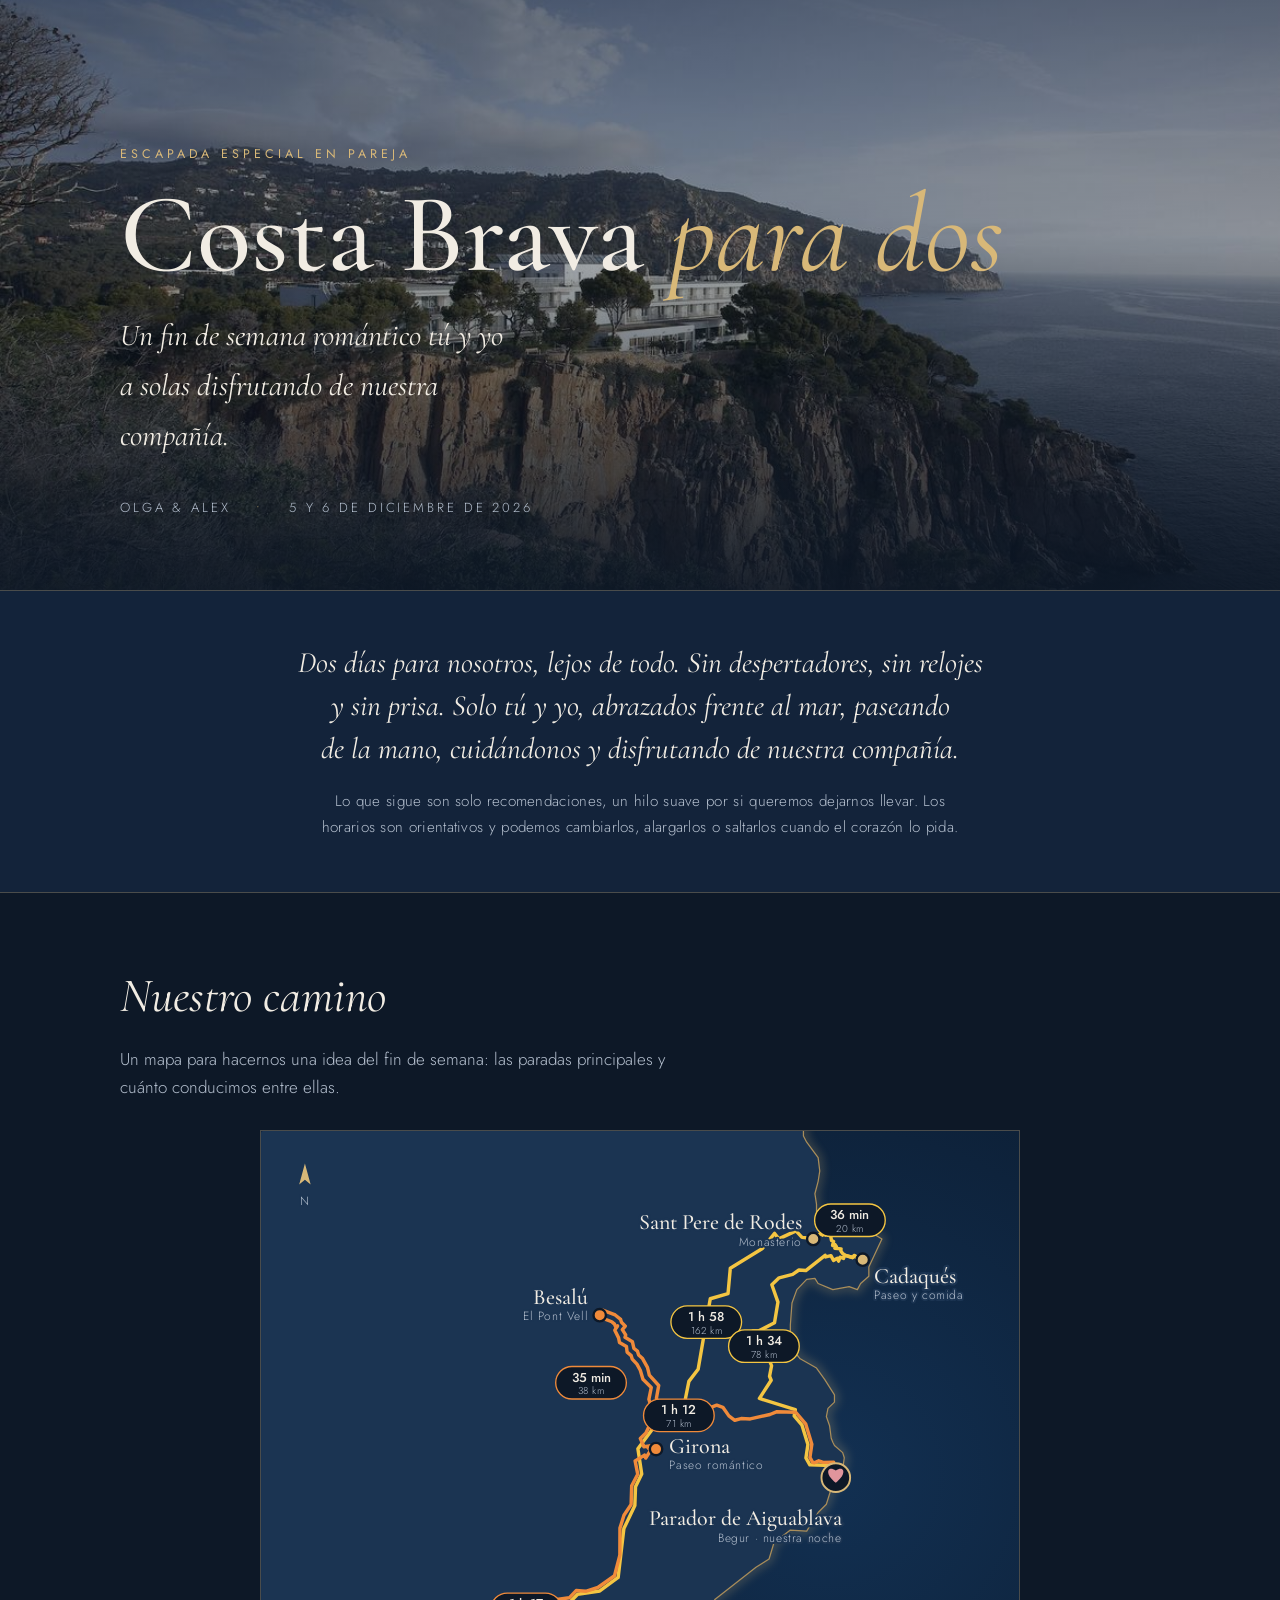
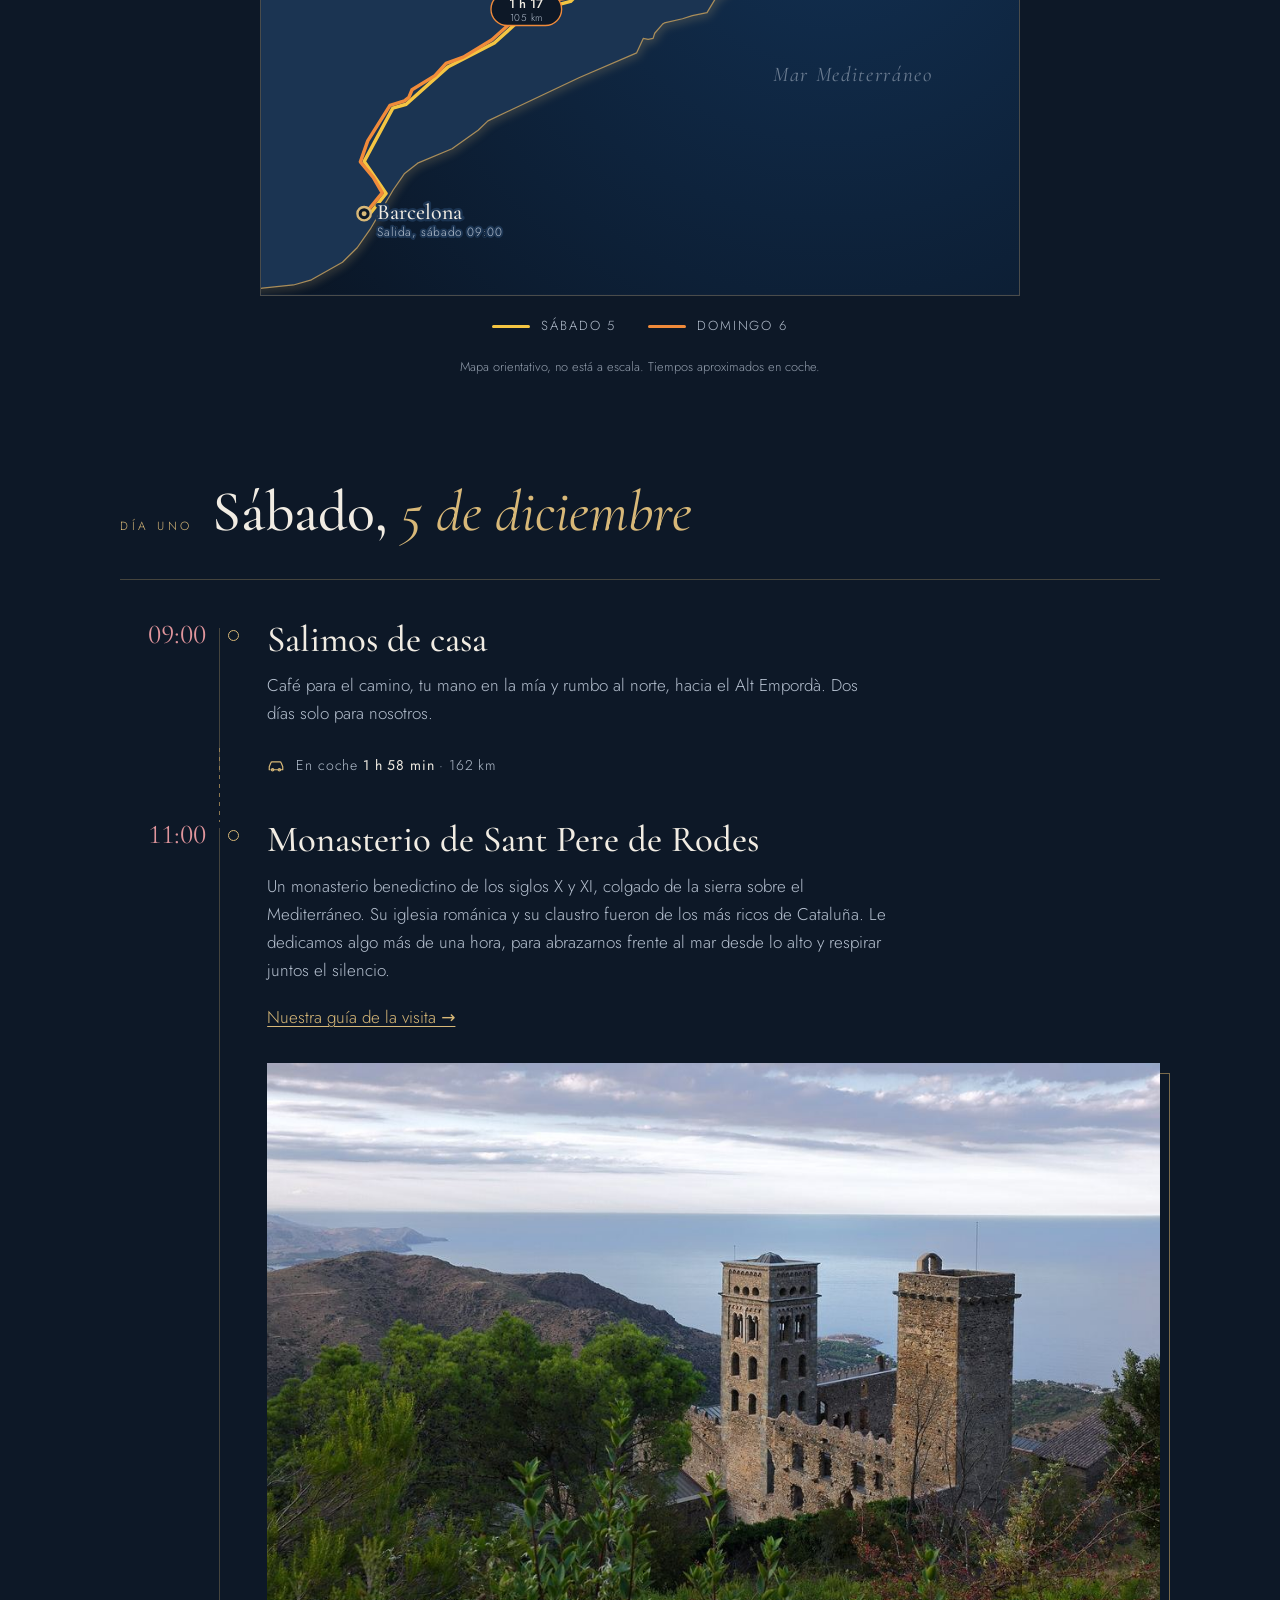
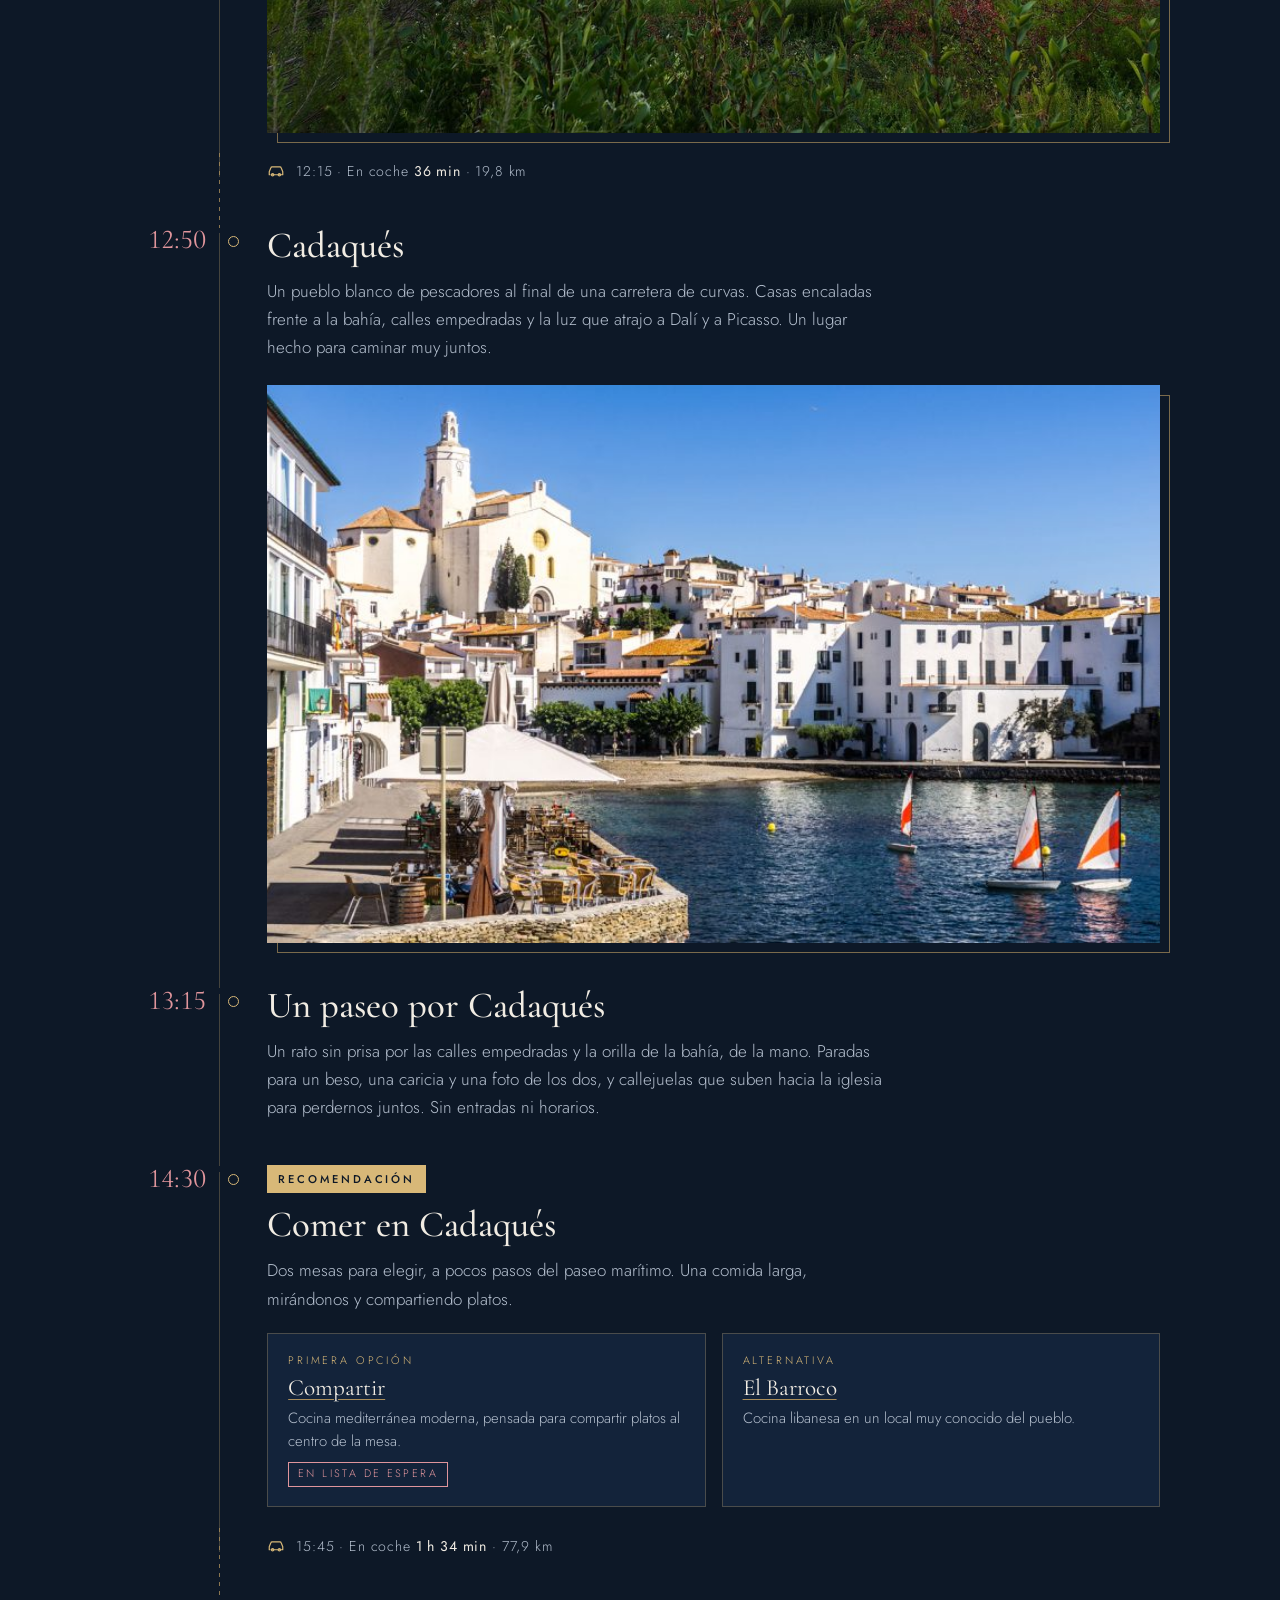
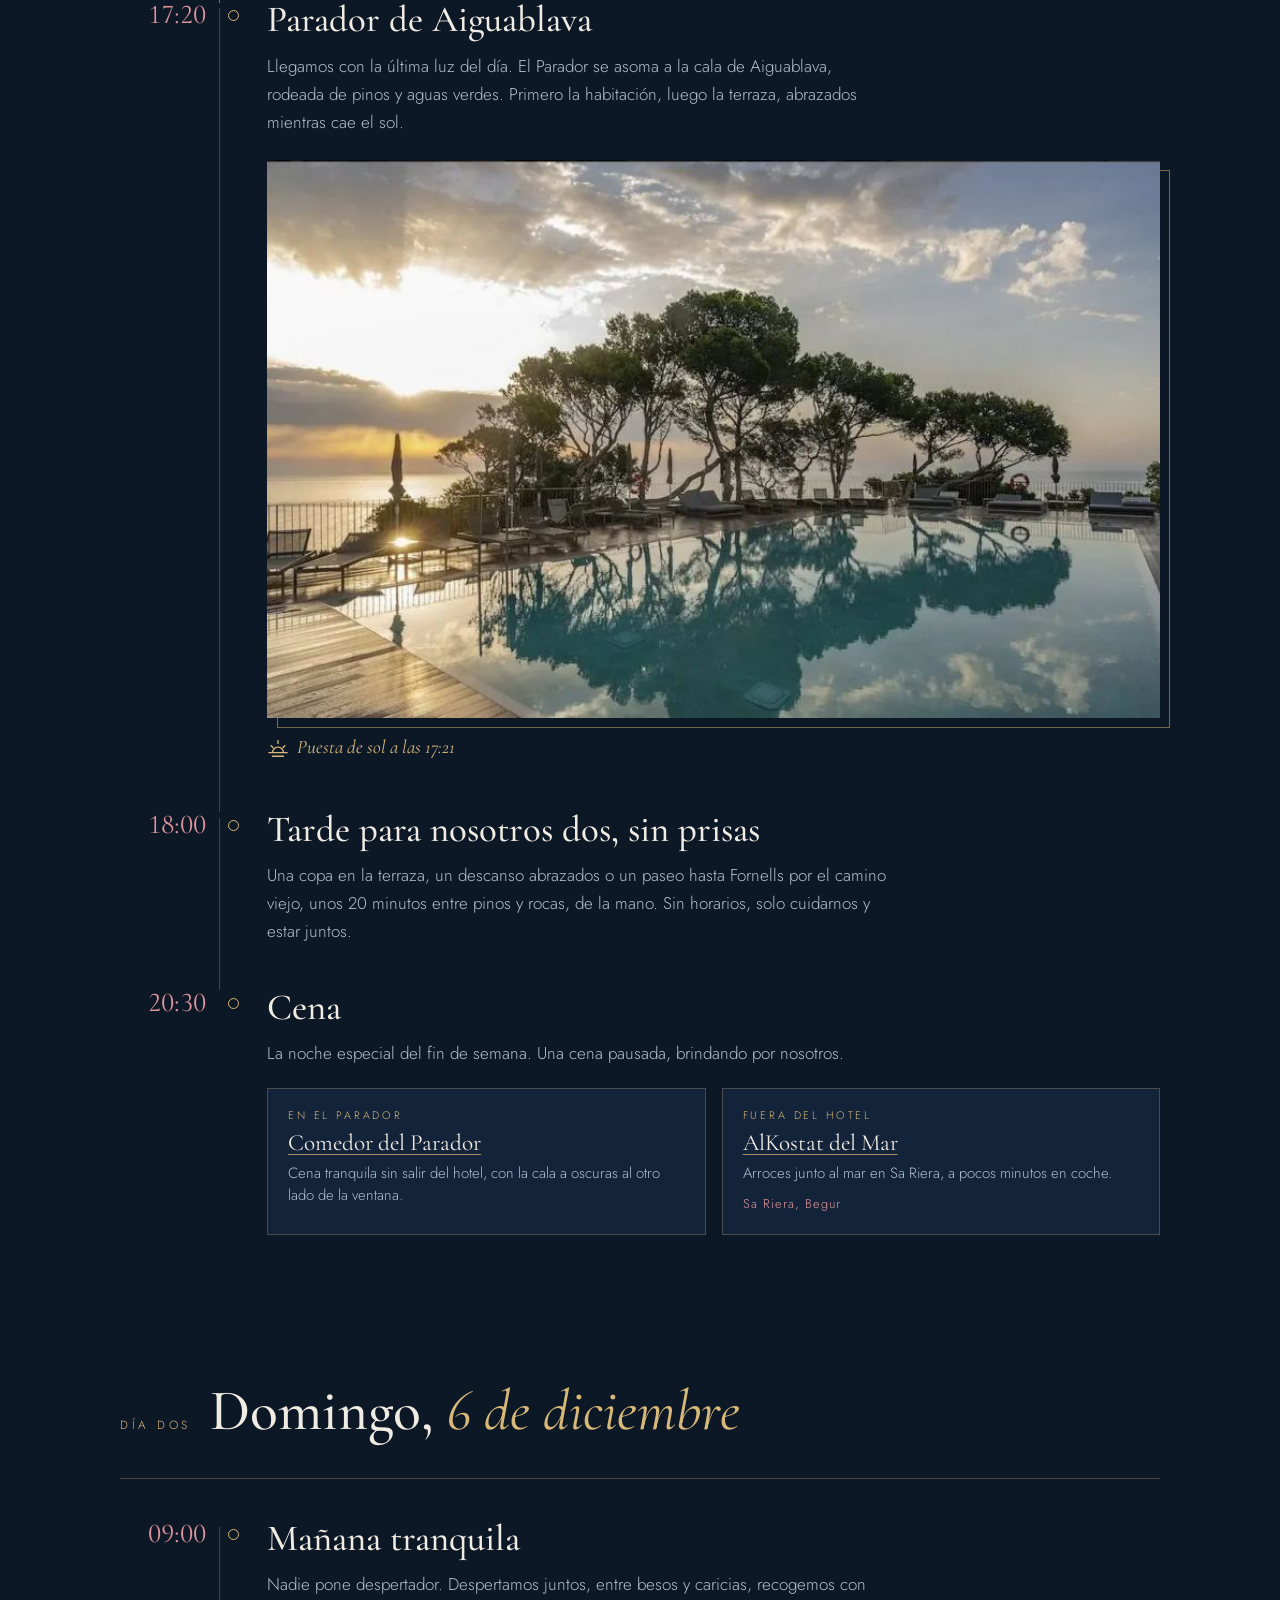
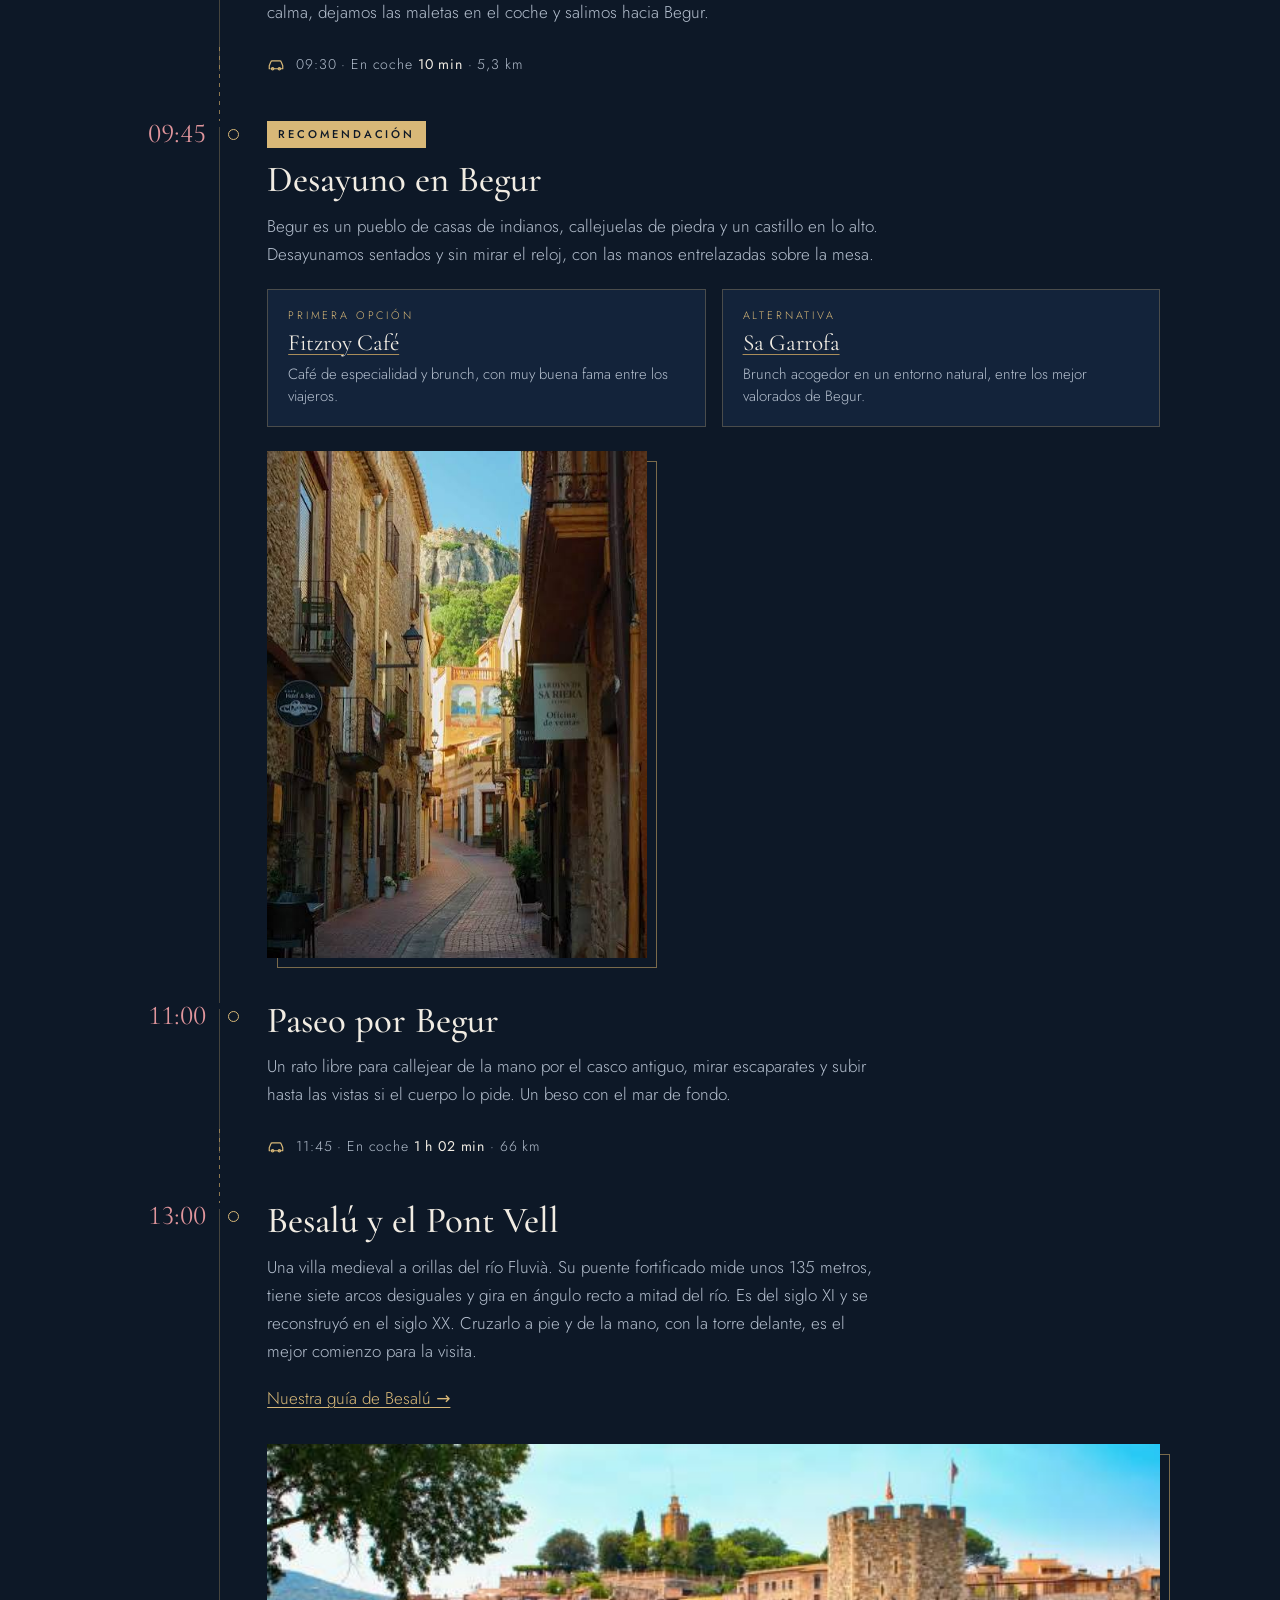
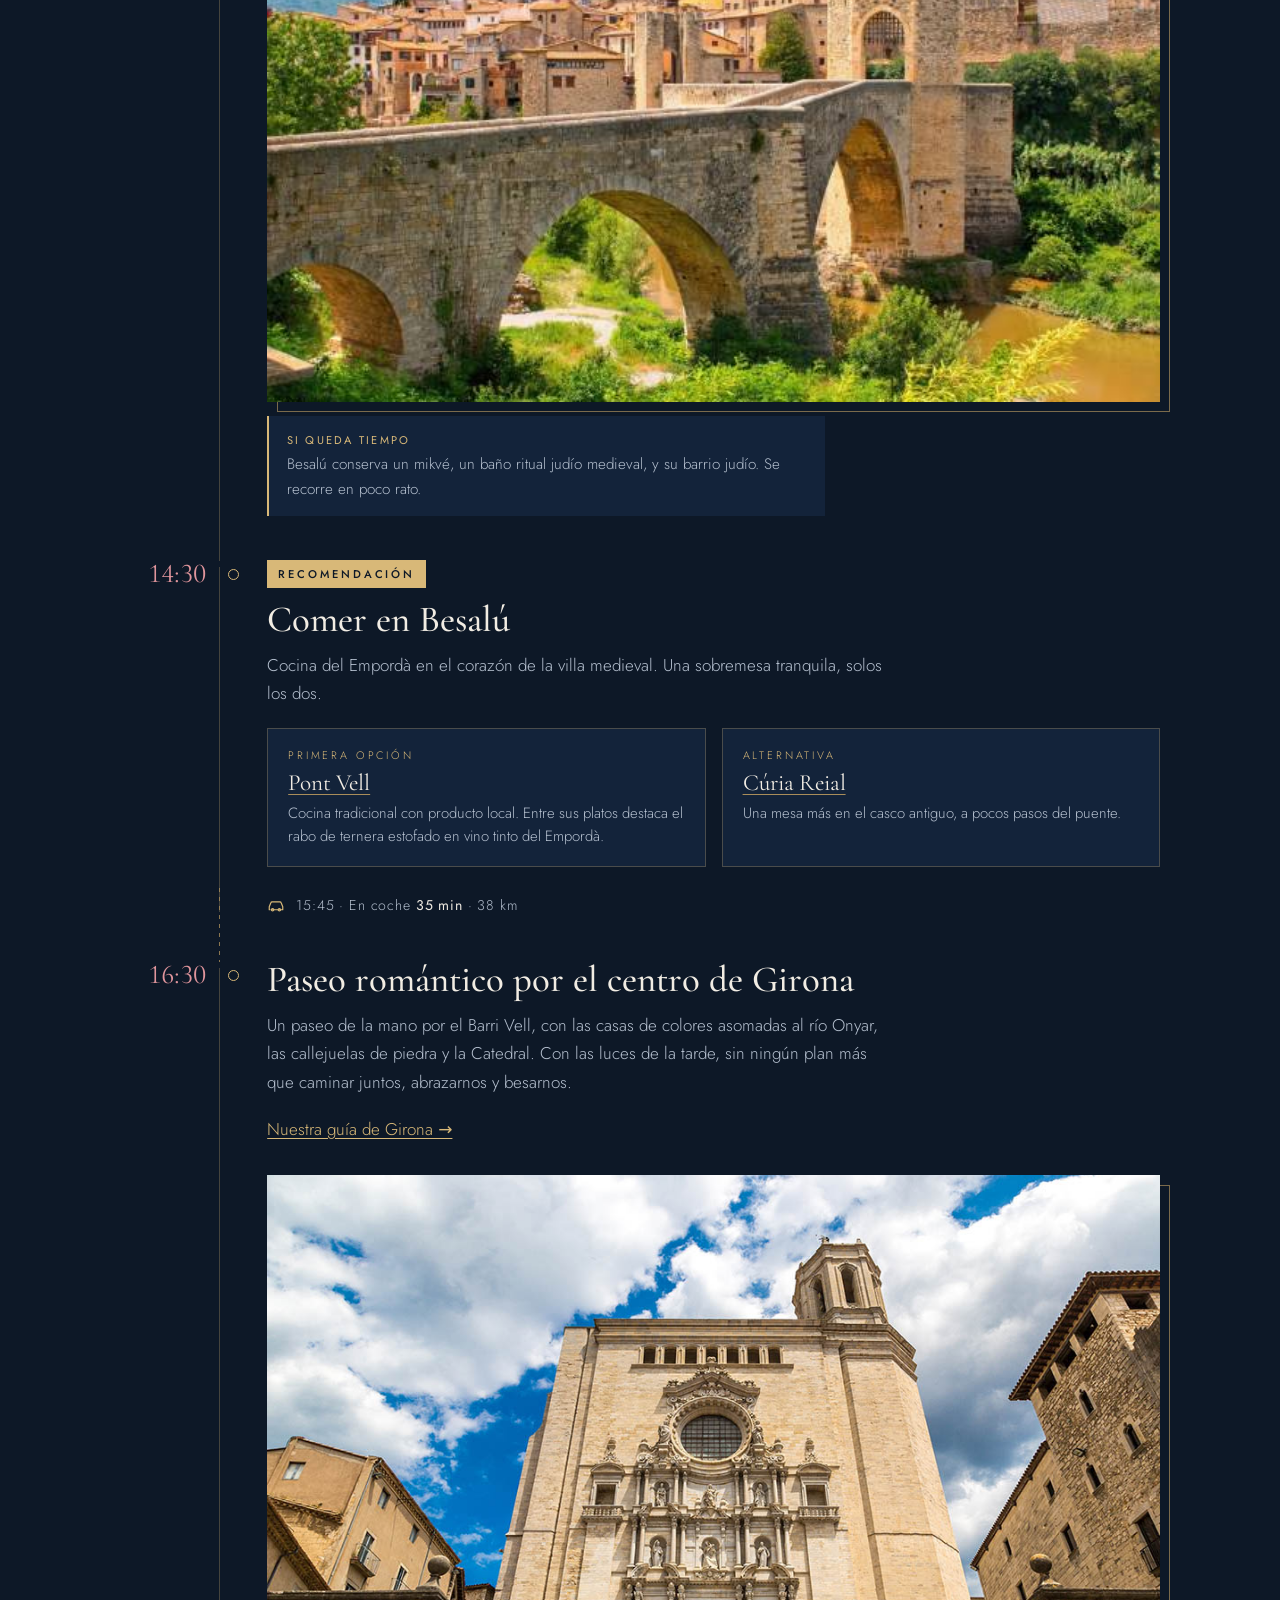
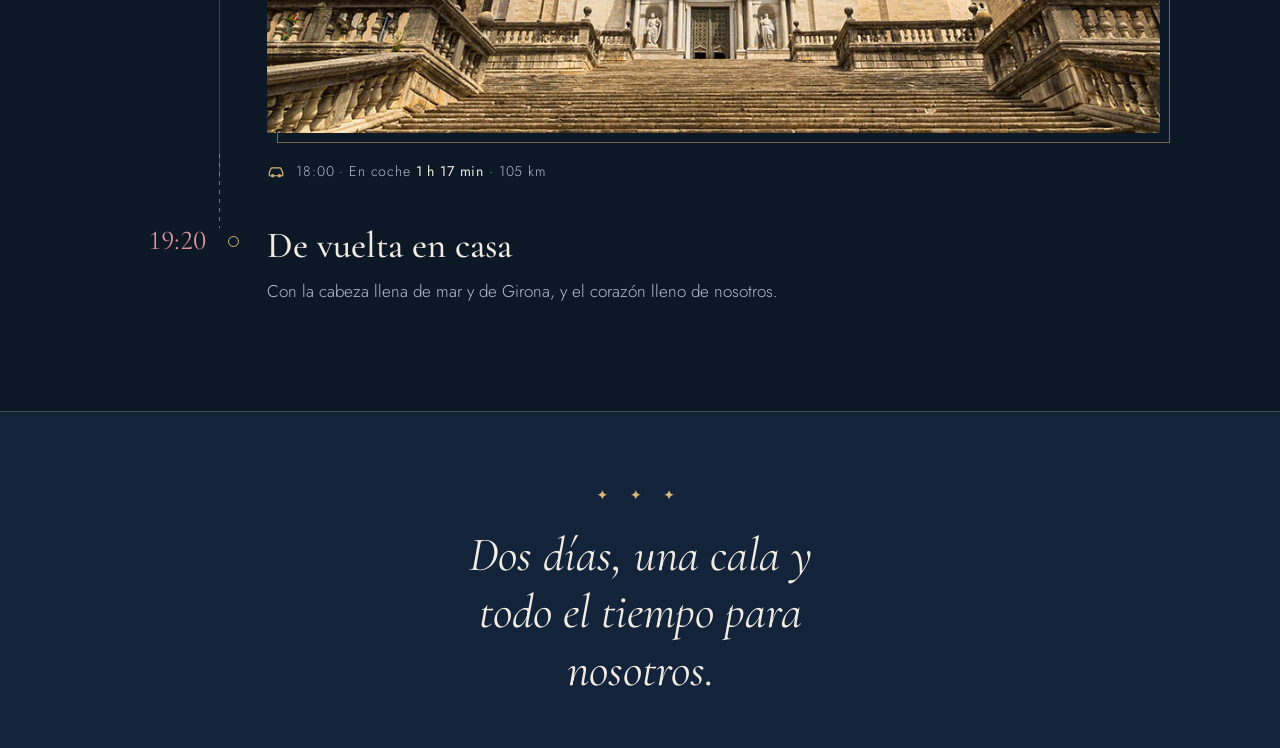
==== commit 5351303a: "Shrink photos (8.9 MB to 5.2 MB), piscina PNG to JPG Co-Authored-By: Claude Sonnet 5.5 <noreply@anth" ====
--- a/index.html
+++ b/index.html
@@ -355,7 +355,7 @@
         <h3><span class="ico">🏨</span>Parador de Aiguablava</h3>
         <p>Llegamos con la última luz del día. El Parador se asoma a la cala de Aiguablava, rodeada de pinos y aguas verdes. Primero la habitación, luego la terraza, abrazados mientras cae el sol.</p>
         <figure>
-          <div class="frame"><img src="images/parador-piscina.png" alt="La piscina del Parador de Aiguablava al atardecer, con los pinos reflejados en el agua y el mar al fondo" loading="lazy"></div>
+          <div class="frame"><img src="images/parador-piscina.jpg" alt="La piscina del Parador de Aiguablava al atardecer, con los pinos reflejados en el agua y el mar al fondo" loading="lazy"></div>
         </figure>
         <div class="sun">
           <svg viewBox="0 0 24 24" aria-hidden="true"><path d="M6 17a6 6 0 0 1 12 0M12 4v3M4.5 9.5l2 2M19.5 9.5l-2 2M2 17h20M6 21h12"/></svg>
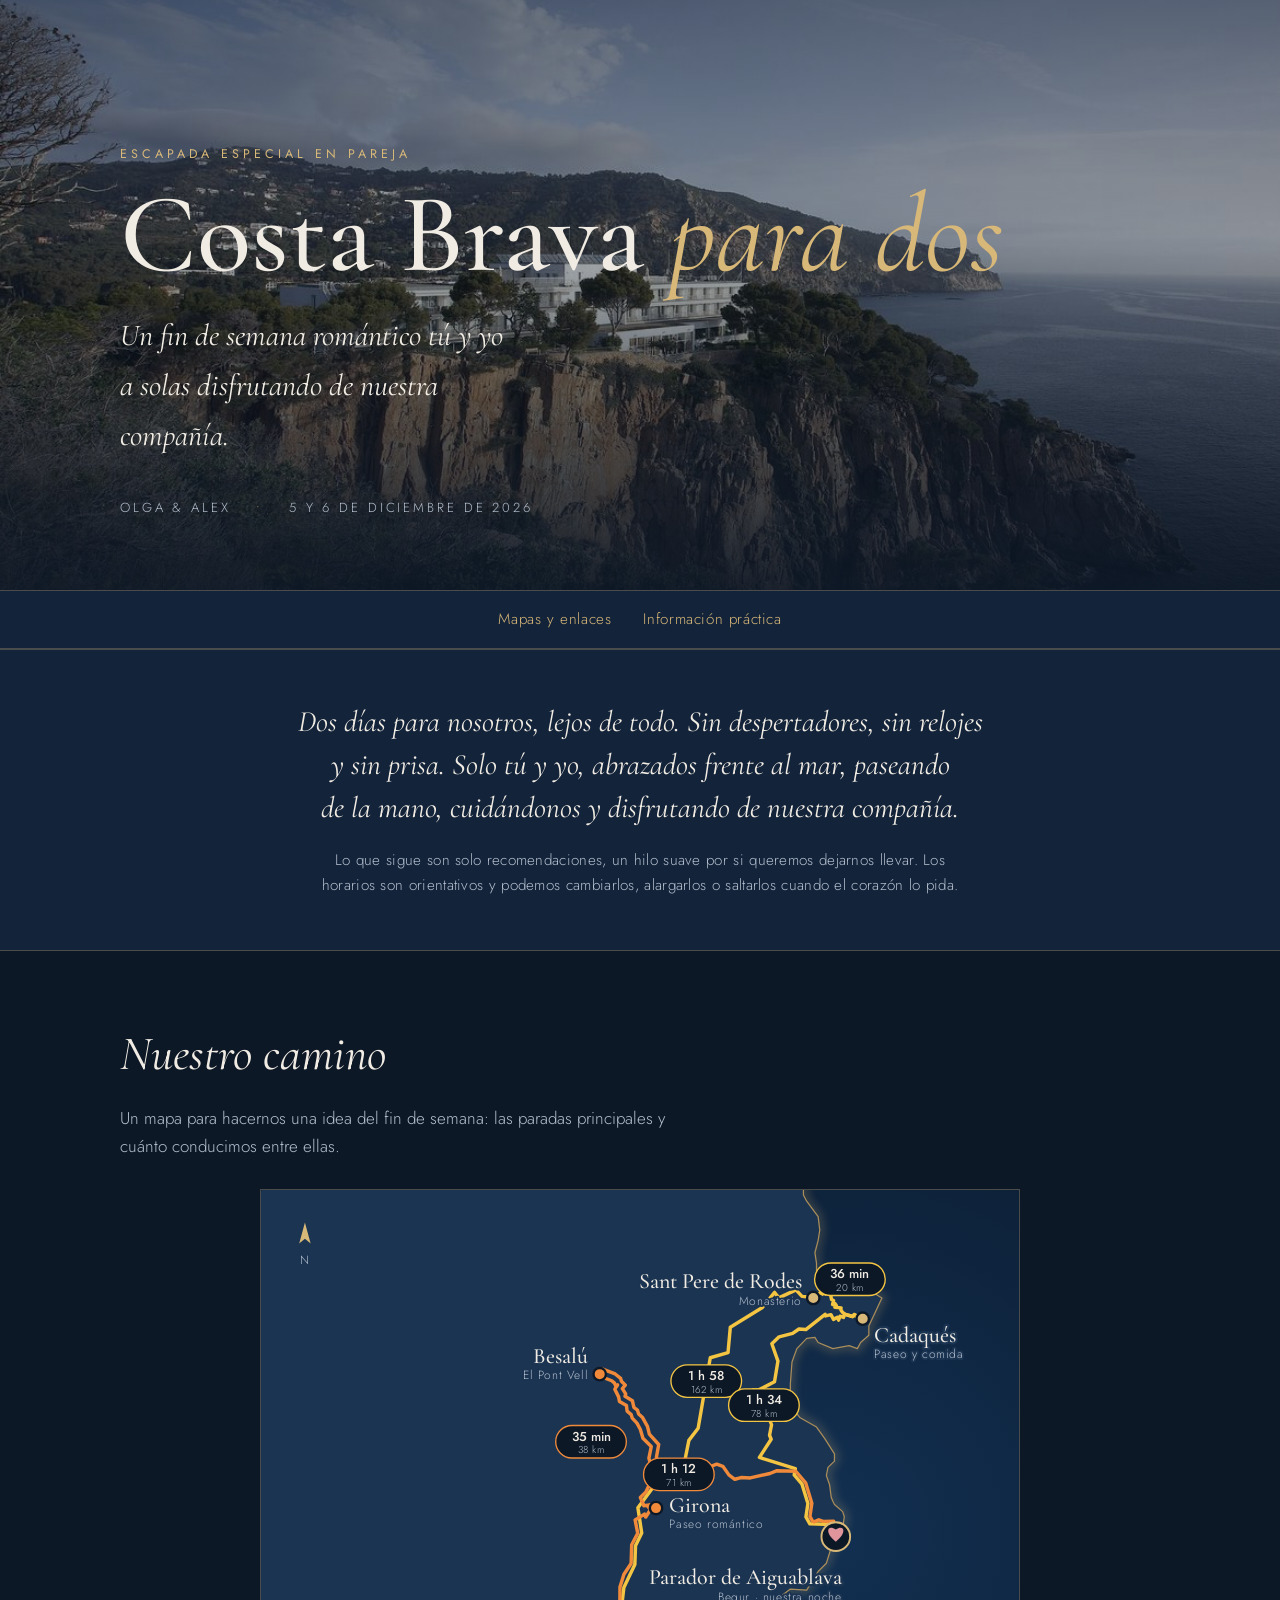
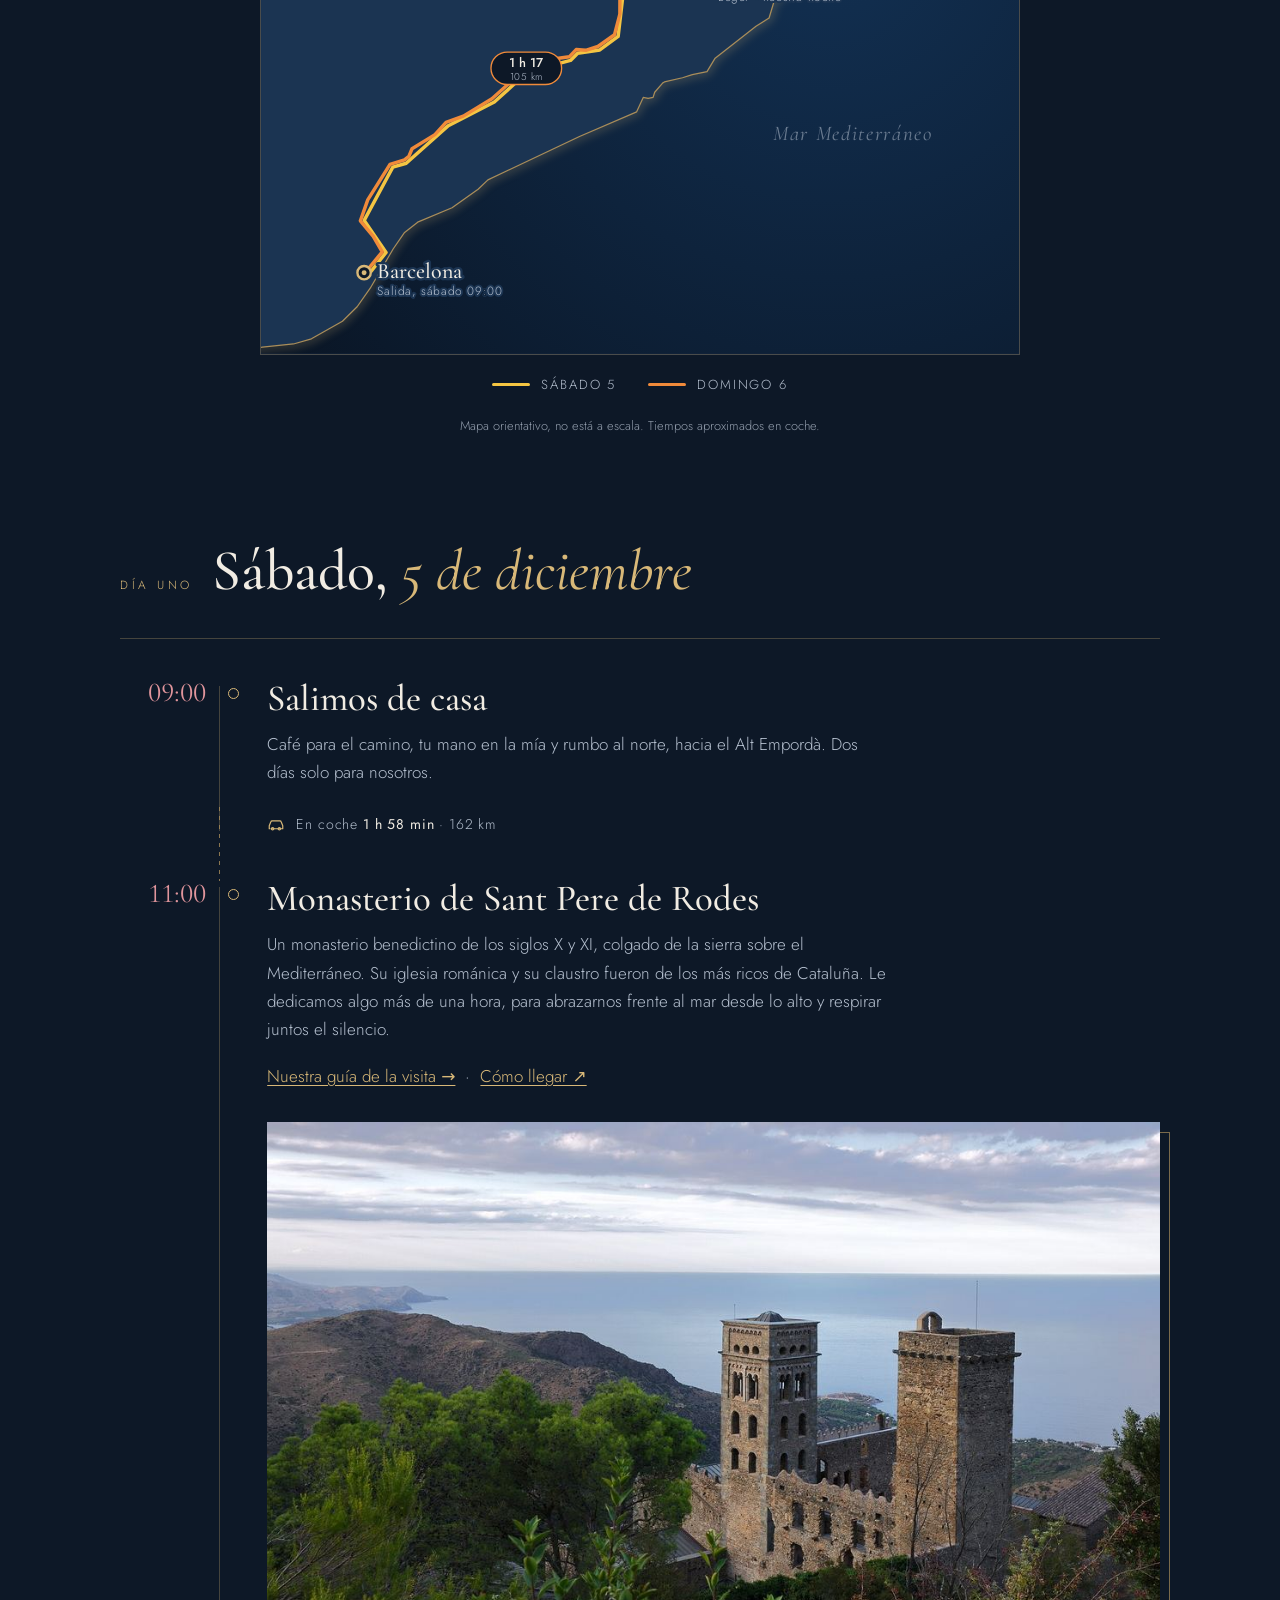
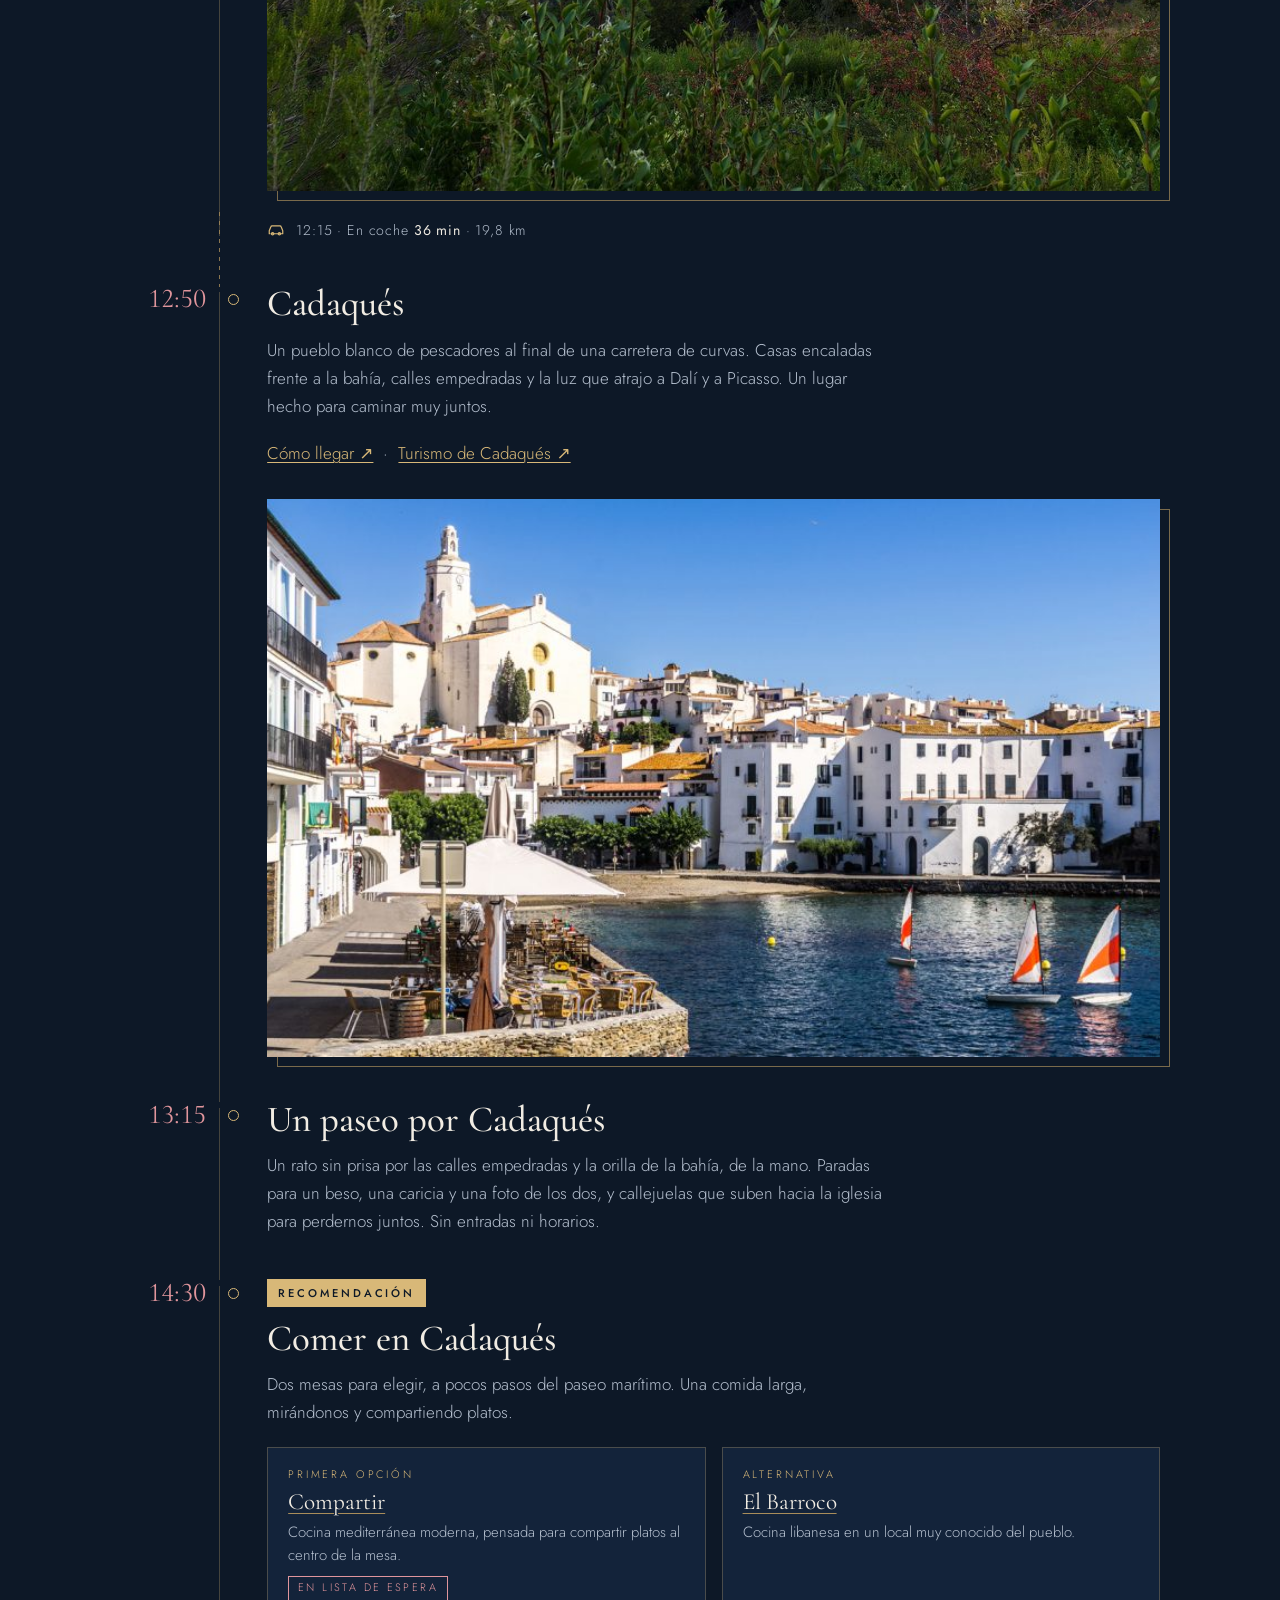
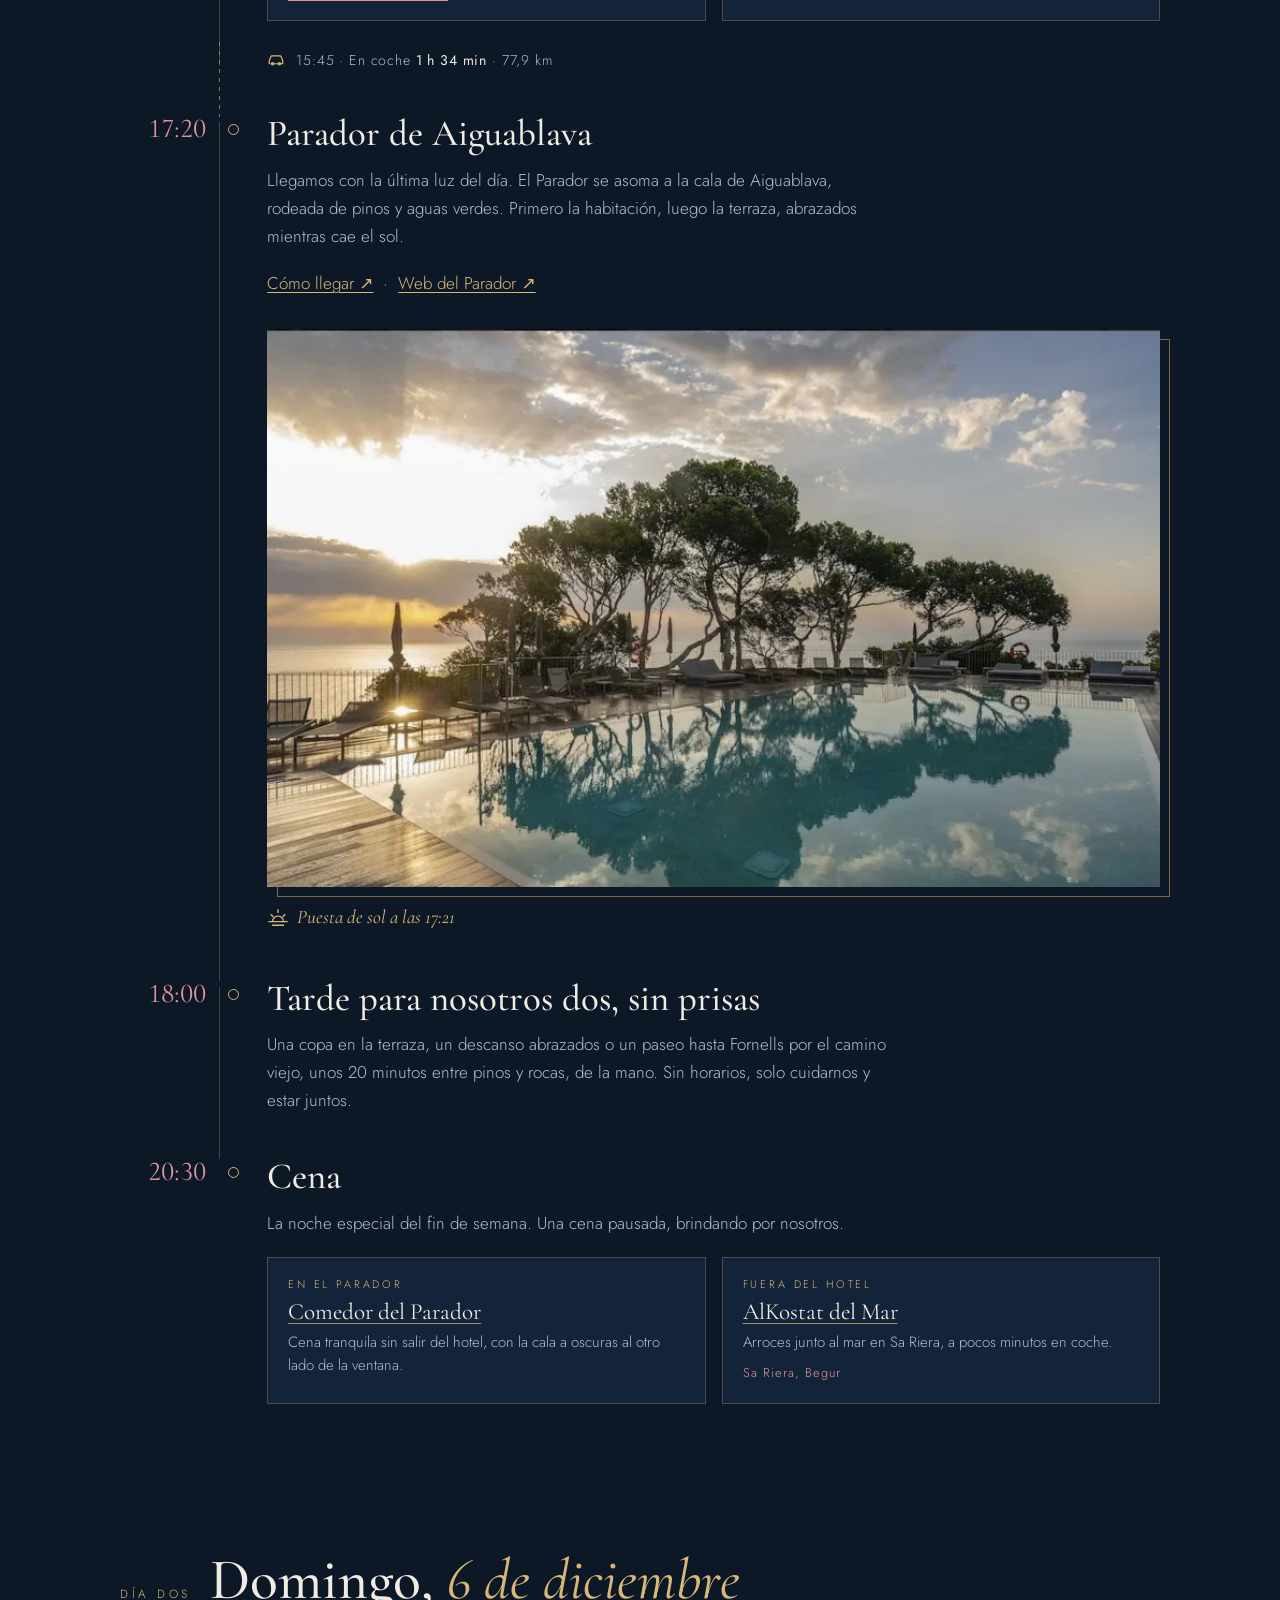
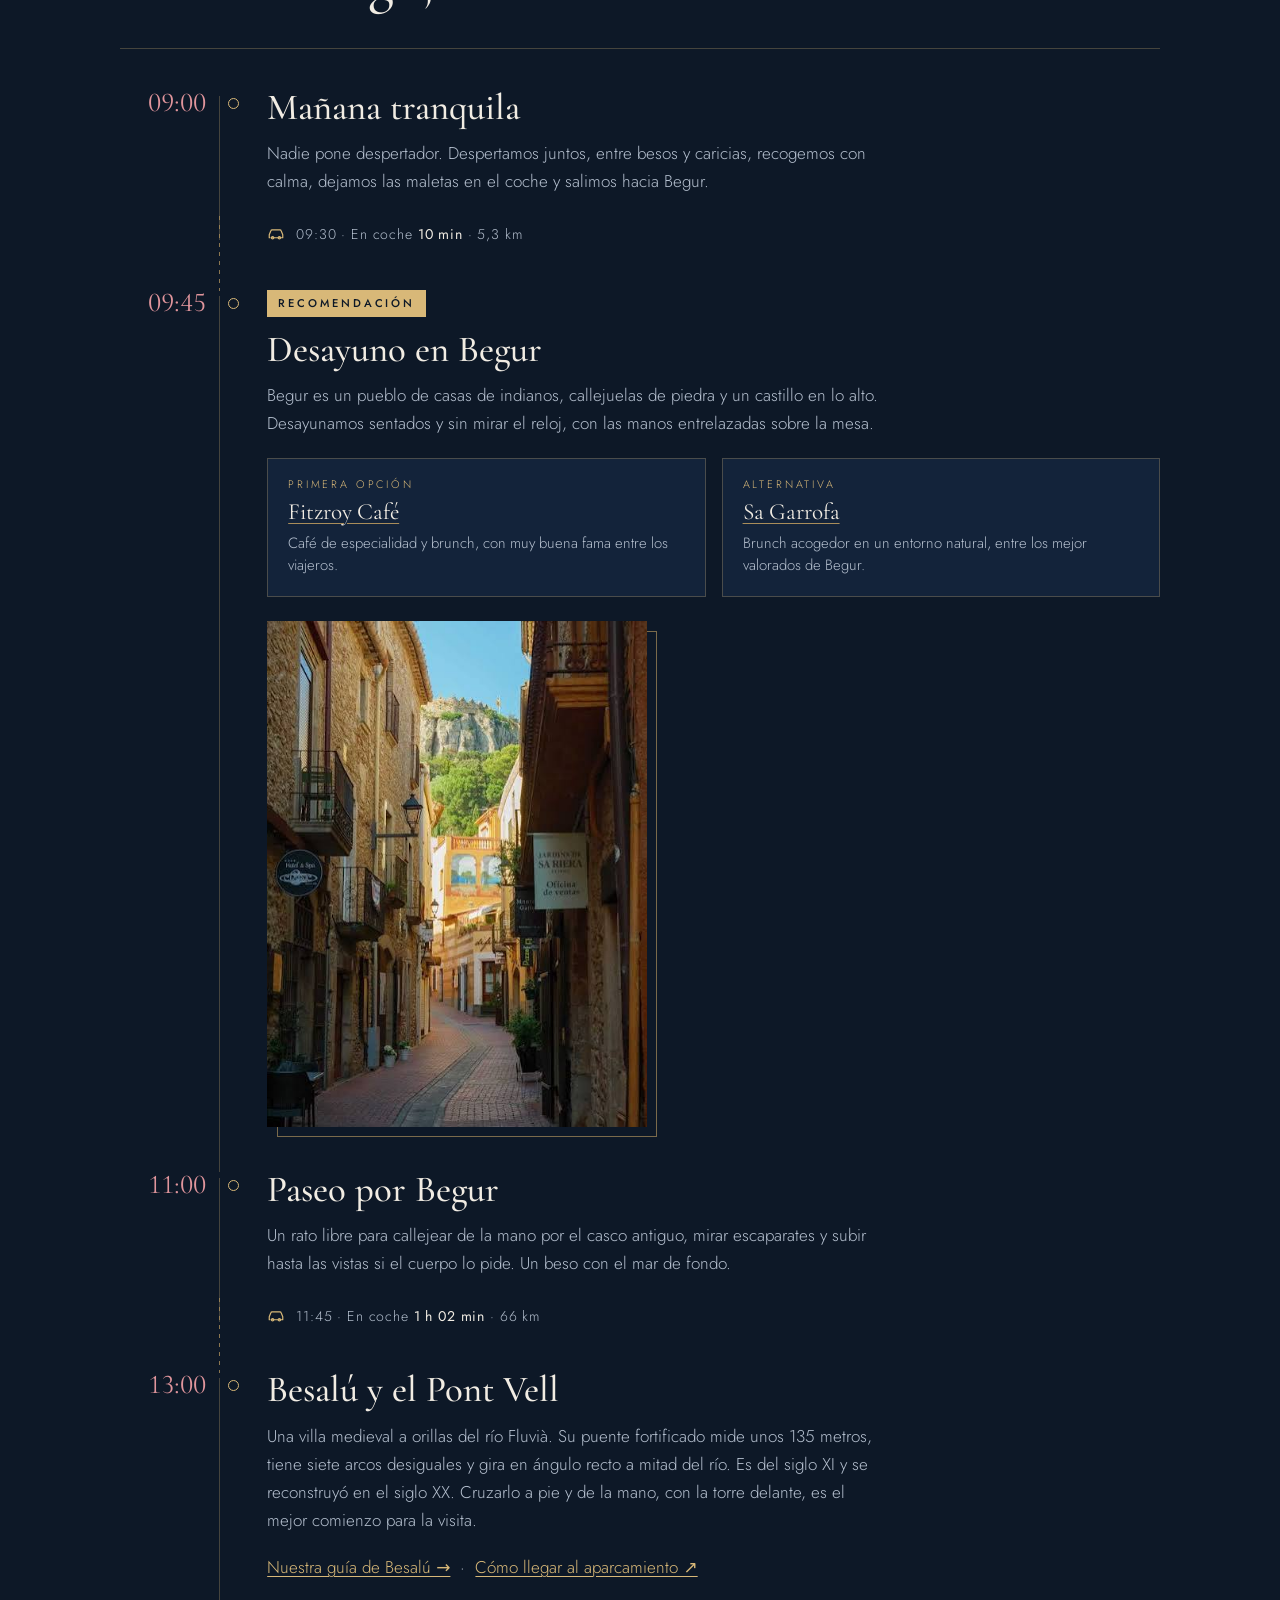
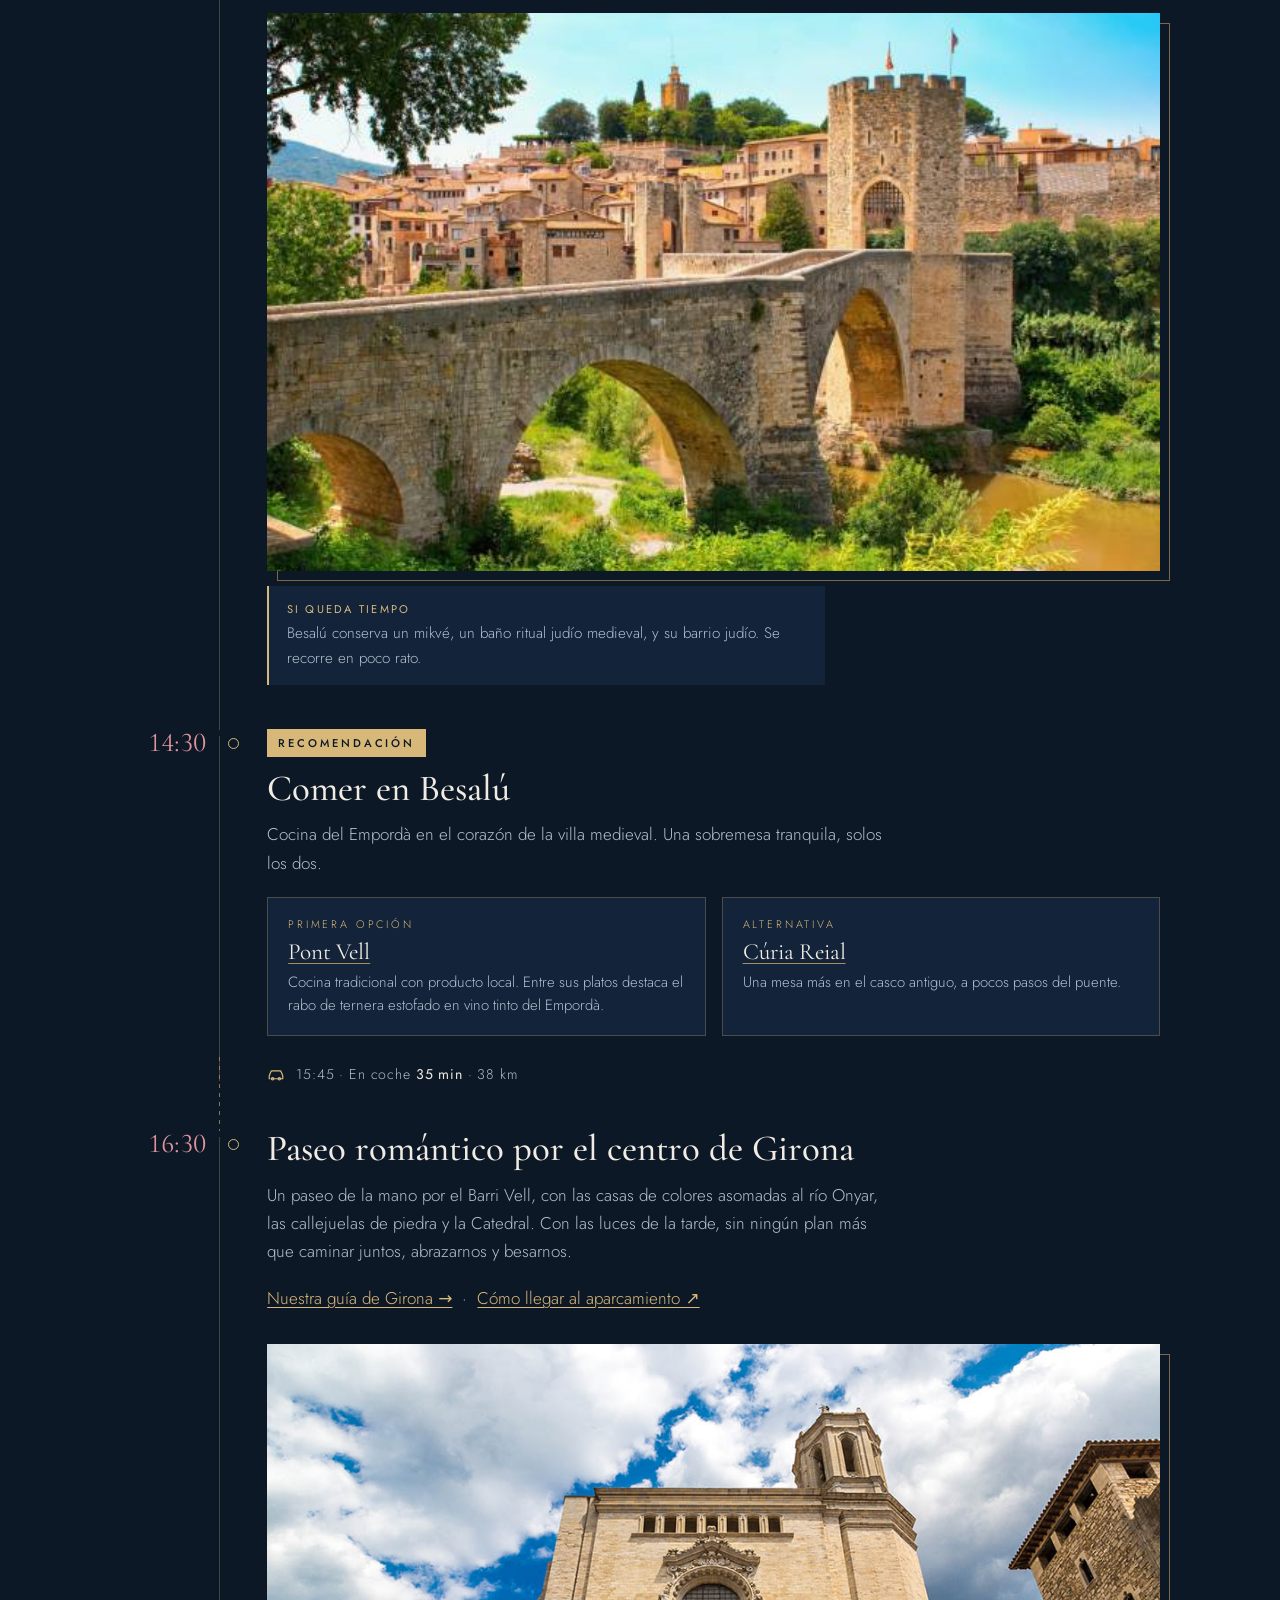
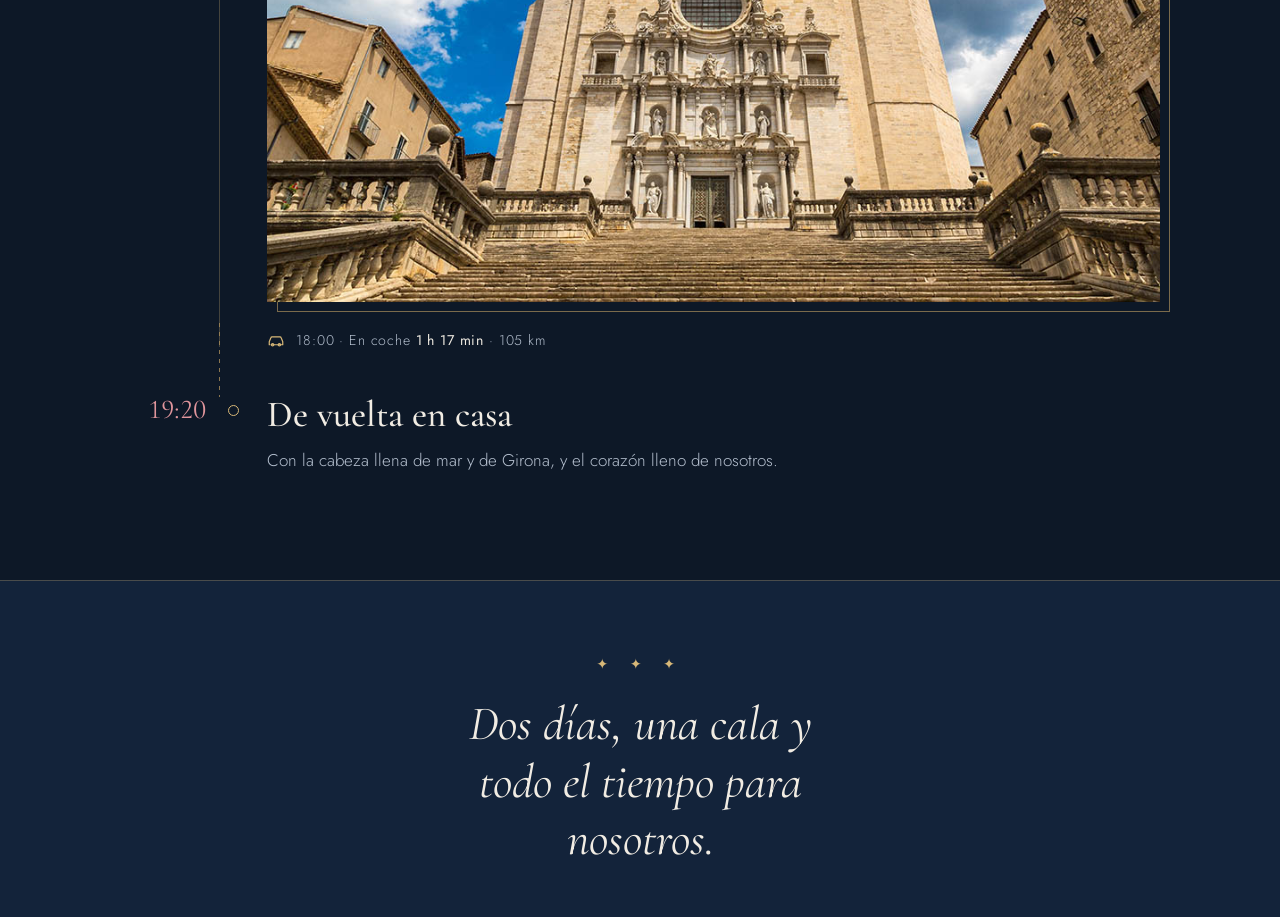
==== commit 4a8f52db: "Maps links, official sites, Lugares y enlaces and Informacion practica pages Co-Authored-By: Claude " ====
--- a/index.html
+++ b/index.html
@@ -1,5 +1,4 @@
 <!doctype html><html><head><title>Costa Brava para dos</title><meta charset=utf8><meta name=viewport content="width=device-width,initial-scale=1,viewport-fit=cover"><meta name="robots" content="noindex,nofollow"><meta name="theme-color" content="#0d1827"><meta name="apple-mobile-web-app-capable" content="yes"><meta name="mobile-web-app-capable" content="yes"><meta name="apple-mobile-web-app-title" content="Costa Brava"><meta name="apple-mobile-web-app-status-bar-style" content="black"><link rel="manifest" href="manifest.webmanifest"><link rel="apple-touch-icon" href="icons/apple-touch-icon.png"><link rel="icon" href="icons/icon-192.png"><style>:root{color-scheme:light;box-sizing:border-box;padding-top:env(safe-area-inset-top,0px);padding-bottom:env(safe-area-inset-bottom,0px)}html{scroll-padding-top:env(safe-area-inset-top,0px)}body{margin:0;padding:0;font:14px -apple-system,BlinkMacSystemFont,sans-serif;background:#fff;color:#000}img{max-width:100%}[hidden]:not([hidden=until-found i]){display:none!important}</style></head><body>
-
 <title>Costa Brava para dos</title>
 <meta name="claude:viewport-fit-sides" content="cover">
 <link rel="stylesheet" href="fonts/fonts.css">
@@ -192,6 +191,10 @@
 .map-legend i { display: inline-block; width: 38px; height: 0; border-top: 3.6px solid var(--map-sat); border-radius: 2px; }
 .map-legend i.d2 { border-top: 3.6px solid var(--map-sun); }
 .map-note { text-align: center; color: var(--text-soft); font-size: 0.8rem; opacity: 0.8; }
+.quick { background: var(--night-2); border-block: 1px solid var(--line); }
+.quick .wrap { display: flex; flex-wrap: wrap; gap: 0.2rem 2rem; justify-content: center; padding-block: 0.4rem; }
+.quick a { color: var(--gold); text-decoration: none; font-size: 0.95rem; letter-spacing: 0.04em; min-height: 44px; display: inline-flex; align-items: center; }
+.quick a:hover, .quick a:focus-visible { text-decoration: underline; text-underline-offset: 0.2em; }
 
 </style>
 
@@ -204,6 +207,13 @@
     <div class="when"><span>Olga &amp; Alex</span><span>5 y 6 de diciembre de 2026</span></div>
   </div>
 </header>
+
+<nav class="quick" aria-label="Más información">
+  <div class="wrap">
+    <a href="lugares.html">Mapas y enlaces</a>
+    <a href="practico.html">Información práctica</a>
+  </div>
+</nav>
 
 <section class="facts intro" aria-label="Sobre el fin de semana">
   <div class="wrap">
@@ -287,7 +297,7 @@
       <div class="body">
         <h3><span class="ico">⛪</span>Monasterio de Sant Pere de Rodes</h3>
         <p>Un monasterio benedictino de los siglos X y XI, colgado de la sierra sobre el Mediterráneo. Su iglesia románica y su claustro fueron de los más ricos de Cataluña. Le dedicamos algo más de una hora, para abrazarnos frente al mar desde lo alto y respirar juntos el silencio.</p>
-        <p><a href="rodes.html" style="color:var(--gold);text-underline-offset:0.18em;text-decoration-thickness:1px;display:inline-flex;align-items:center;min-height:44px">Nuestra guía de la visita →</a></p>
+        <p><a href="rodes.html" style="color:var(--gold);text-underline-offset:0.18em;text-decoration-thickness:1px;display:inline-flex;align-items:center;min-height:44px">Nuestra guía de la visita →</a> &nbsp;·&nbsp; <a href="https://www.google.com/maps/dir/?api=1&destination=Monestir+de+Sant+Pere+de+Rodes%2C+El+Port+de+la+Selva" target="_blank" rel="noopener" style="color:var(--gold);text-underline-offset:0.18em;text-decoration-thickness:1px;display:inline-flex;align-items:center;min-height:44px">Cómo llegar ↗</a></p>
         <figure class="tall">
           <div class="frame"><img src="images/rodes.jpg" alt="Las torres del monasterio de Sant Pere de Rodes entre el monte y el mar" loading="lazy"></div>
         </figure>
@@ -306,6 +316,7 @@
       <div class="body">
         <h3><span class="ico">🚶</span>Cadaqués</h3>
         <p>Un pueblo blanco de pescadores al final de una carretera de curvas. Casas encaladas frente a la bahía, calles empedradas y la luz que atrajo a Dalí y a Picasso. Un lugar hecho para caminar muy juntos.</p>
+        <p><a href="https://www.google.com/maps/dir/?api=1&destination=Cadaqu%C3%A9s" target="_blank" rel="noopener" style="color:var(--gold);text-underline-offset:0.18em;text-decoration-thickness:1px;display:inline-flex;align-items:center;min-height:44px">Cómo llegar ↗</a> &nbsp;·&nbsp; <a href="https://www.visitcadaques.org" target="_blank" rel="noopener" style="color:var(--gold);text-underline-offset:0.18em;text-decoration-thickness:1px;display:inline-flex;align-items:center;min-height:44px">Turismo de Cadaqués ↗</a></p>
         <figure>
           <div class="frame"><img src="images/cadaques-pueblo.jpg" alt="Casas blancas de Cadaqués, la iglesia sobre el pueblo y veleros en la bahía" loading="lazy"></div>
         </figure>
@@ -354,8 +365,9 @@
       <div class="body">
         <h3><span class="ico">🏨</span>Parador de Aiguablava</h3>
         <p>Llegamos con la última luz del día. El Parador se asoma a la cala de Aiguablava, rodeada de pinos y aguas verdes. Primero la habitación, luego la terraza, abrazados mientras cae el sol.</p>
+        <p><a href="https://www.google.com/maps/dir/?api=1&destination=Parador+de+Aiguablava%2C+Begur" target="_blank" rel="noopener" style="color:var(--gold);text-underline-offset:0.18em;text-decoration-thickness:1px;display:inline-flex;align-items:center;min-height:44px">Cómo llegar ↗</a> &nbsp;·&nbsp; <a href="https://paradores.es/en/parador-de-aiguablava" target="_blank" rel="noopener" style="color:var(--gold);text-underline-offset:0.18em;text-decoration-thickness:1px;display:inline-flex;align-items:center;min-height:44px">Web del Parador ↗</a></p>
         <figure>
-          <div class="frame"><img src="images/parador-piscina.jpg" alt="La piscina del Parador de Aiguablava al atardecer, con los pinos reflejados en el agua y el mar al fondo" loading="lazy"></div>
+          <div class="frame"><img src="images/parador-piscina.png" alt="La piscina del Parador de Aiguablava al atardecer, con los pinos reflejados en el agua y el mar al fondo" loading="lazy"></div>
         </figure>
         <div class="sun">
           <svg viewBox="0 0 24 24" aria-hidden="true"><path d="M6 17a6 6 0 0 1 12 0M12 4v3M4.5 9.5l2 2M19.5 9.5l-2 2M2 17h20M6 21h12"/></svg>
@@ -380,7 +392,7 @@
         <div class="options">
           <div class="opt">
             <div class="lbl">En el Parador</div>
-            <div class="nm"><a href="https://www.google.com/maps/search/?api=1&query=Parador+de+Aiguablava+Begur" target="_blank" rel="noopener">Comedor del Parador</a></div>
+            <div class="nm"><a href="https://paradores.es/en/restaurant-parador-de-aiguablava" target="_blank" rel="noopener">Comedor del Parador</a></div>
             <div class="ds">Cena tranquila sin salir del hotel, con la cala a oscuras al otro lado de la ventana.</div>
           </div>
           <div class="opt">
@@ -427,7 +439,7 @@
         <div class="options">
           <div class="opt">
             <div class="lbl">Primera opción</div>
-            <div class="nm"><a href="https://www.google.com/maps/search/?api=1&query=Fitzroy+Caf%C3%A9+Begur" target="_blank" rel="noopener">Fitzroy Café</a></div>
+            <div class="nm"><a href="https://fitzroycafe.com" target="_blank" rel="noopener">Fitzroy Café</a></div>
             <div class="ds">Café de especialidad y brunch, con muy buena fama entre los viajeros.</div>
           </div>
           <div class="opt">
@@ -462,7 +474,7 @@
       <div class="body">
         <h3><span class="ico">🏛</span>Besalú y el Pont Vell</h3>
         <p>Una villa medieval a orillas del río Fluvià. Su puente fortificado mide unos 135 metros, tiene siete arcos desiguales y gira en ángulo recto a mitad del río. Es del siglo XI y se reconstruyó en el siglo XX. Cruzarlo a pie y de la mano, con la torre delante, es el mejor comienzo para la visita.</p>
-        <p><a href="besalu.html" style="color:var(--gold);text-underline-offset:0.18em;text-decoration-thickness:1px;display:inline-flex;align-items:center;min-height:44px">Nuestra guía de Besalú →</a></p>
+        <p><a href="besalu.html" style="color:var(--gold);text-underline-offset:0.18em;text-decoration-thickness:1px;display:inline-flex;align-items:center;min-height:44px">Nuestra guía de Besalú →</a> &nbsp;·&nbsp; <a href="https://www.google.com/maps/dir/?api=1&destination=42.19904,2.70362" target="_blank" rel="noopener" style="color:var(--gold);text-underline-offset:0.18em;text-decoration-thickness:1px;display:inline-flex;align-items:center;min-height:44px">Cómo llegar al aparcamiento ↗</a></p>
         <figure>
           <div class="frame"><img src="images/besalu-puente.jpg" alt="El puente fortificado de Besalú con su torre y las casas de piedra de la villa al fondo" loading="lazy"></div>
         </figure>
@@ -479,7 +491,7 @@
         <div class="options">
           <div class="opt">
             <div class="lbl">Primera opción</div>
-            <div class="nm"><a href="https://www.google.com/maps/search/?api=1&query=Pont+Vell+restaurante+Besal%C3%BA" target="_blank" rel="noopener">Pont Vell</a></div>
+            <div class="nm"><a href="https://www.restaurantpontvell.com" target="_blank" rel="noopener">Pont Vell</a></div>
             <div class="ds">Cocina tradicional con producto local. Entre sus platos destaca el rabo de ternera estofado en vino tinto del Empordà.</div>
           </div>
           <div class="opt">
@@ -503,7 +515,7 @@
       <div class="body">
         <h3><span class="ico">🚶</span>Paseo romántico por el centro de Girona</h3>
         <p>Un paseo de la mano por el Barri Vell, con las casas de colores asomadas al río Onyar, las callejuelas de piedra y la Catedral. Con las luces de la tarde, sin ningún plan más que caminar juntos, abrazarnos y besarnos.</p>
-        <p><a href="girona.html" style="color:var(--gold);text-underline-offset:0.18em;text-decoration-thickness:1px;display:inline-flex;align-items:center;min-height:44px">Nuestra guía de Girona →</a></p>
+        <p><a href="girona.html" style="color:var(--gold);text-underline-offset:0.18em;text-decoration-thickness:1px;display:inline-flex;align-items:center;min-height:44px">Nuestra guía de Girona →</a> &nbsp;·&nbsp; <a href="https://www.google.com/maps/dir/?api=1&destination=Parking+SABA+Berenguer+i+Carnicer%2C+Girona" target="_blank" rel="noopener" style="color:var(--gold);text-underline-offset:0.18em;text-decoration-thickness:1px;display:inline-flex;align-items:center;min-height:44px">Cómo llegar al aparcamiento ↗</a></p>
         <figure>
           <div class="frame"><img src="images/girona-catedral.jpg" alt="La fachada barroca de la Catedral de Girona y su gran escalinata en el Barri Vell" loading="lazy"></div>
         </figure>
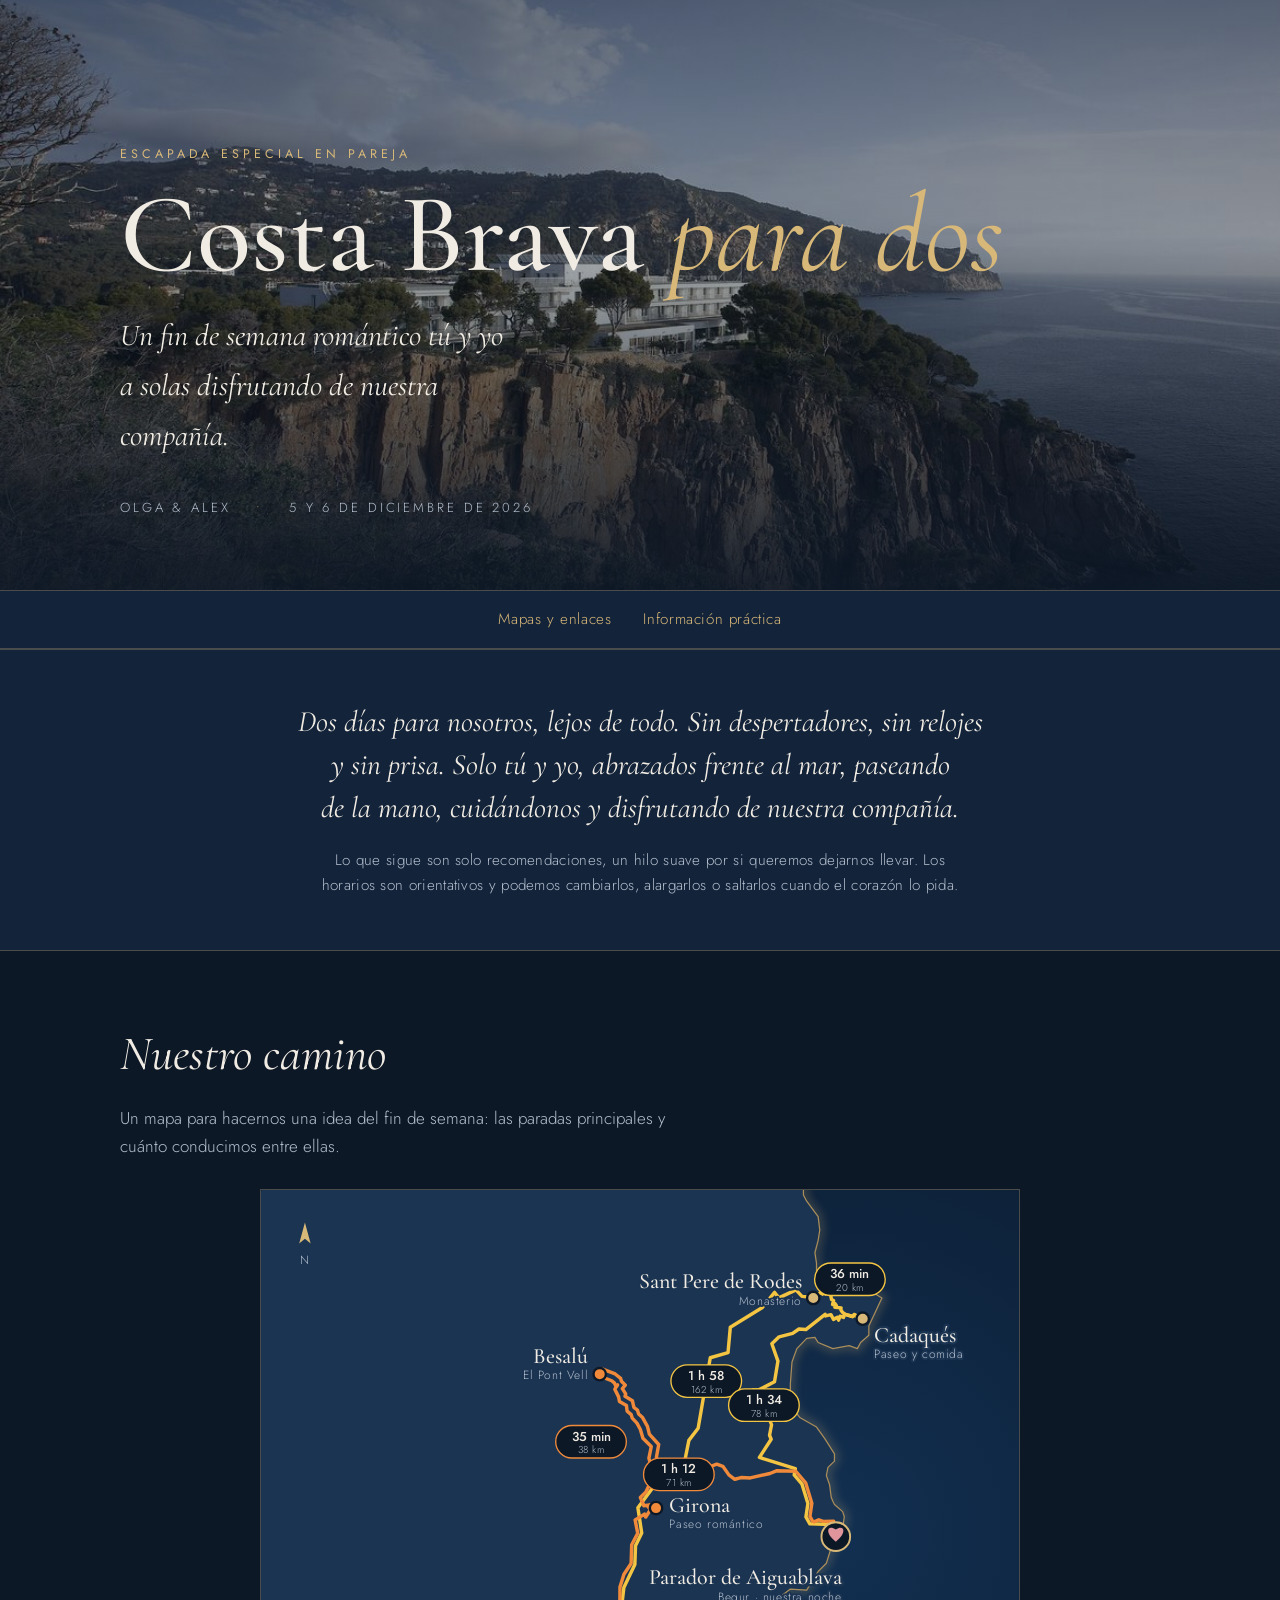
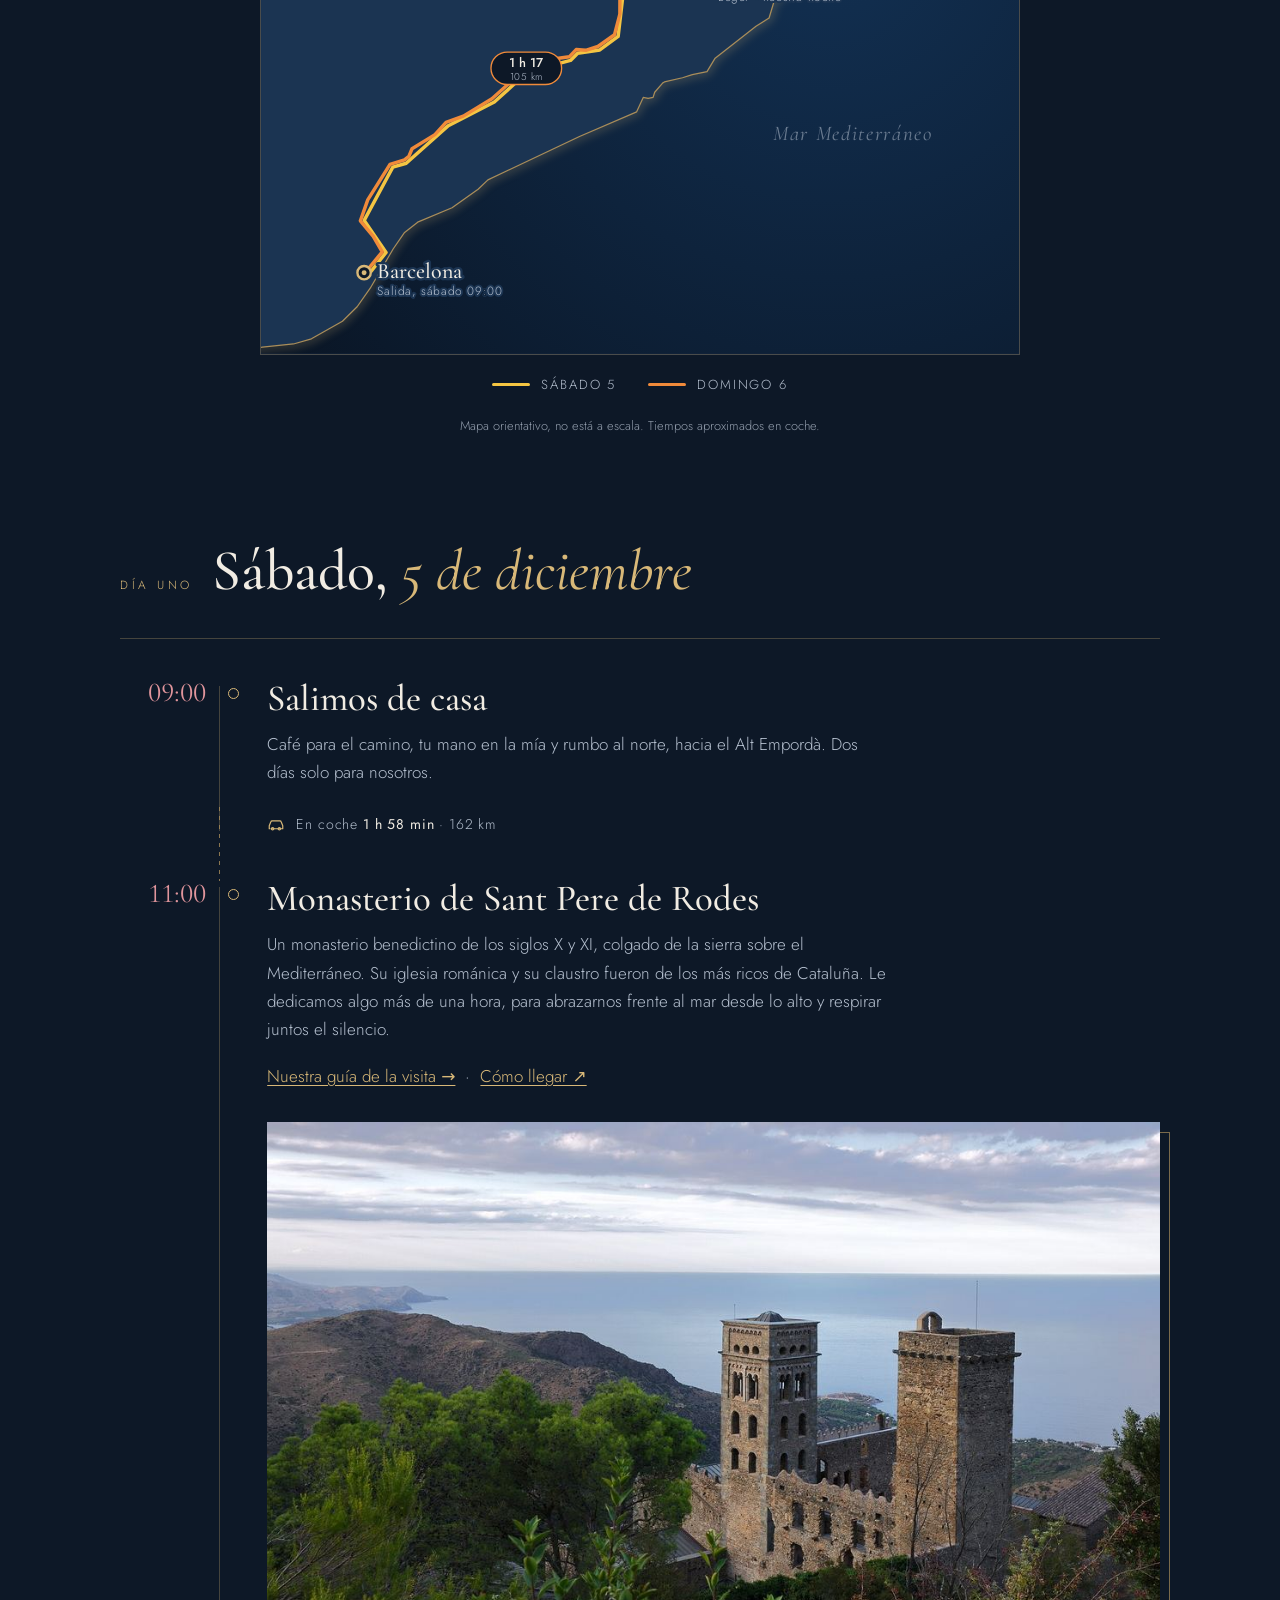
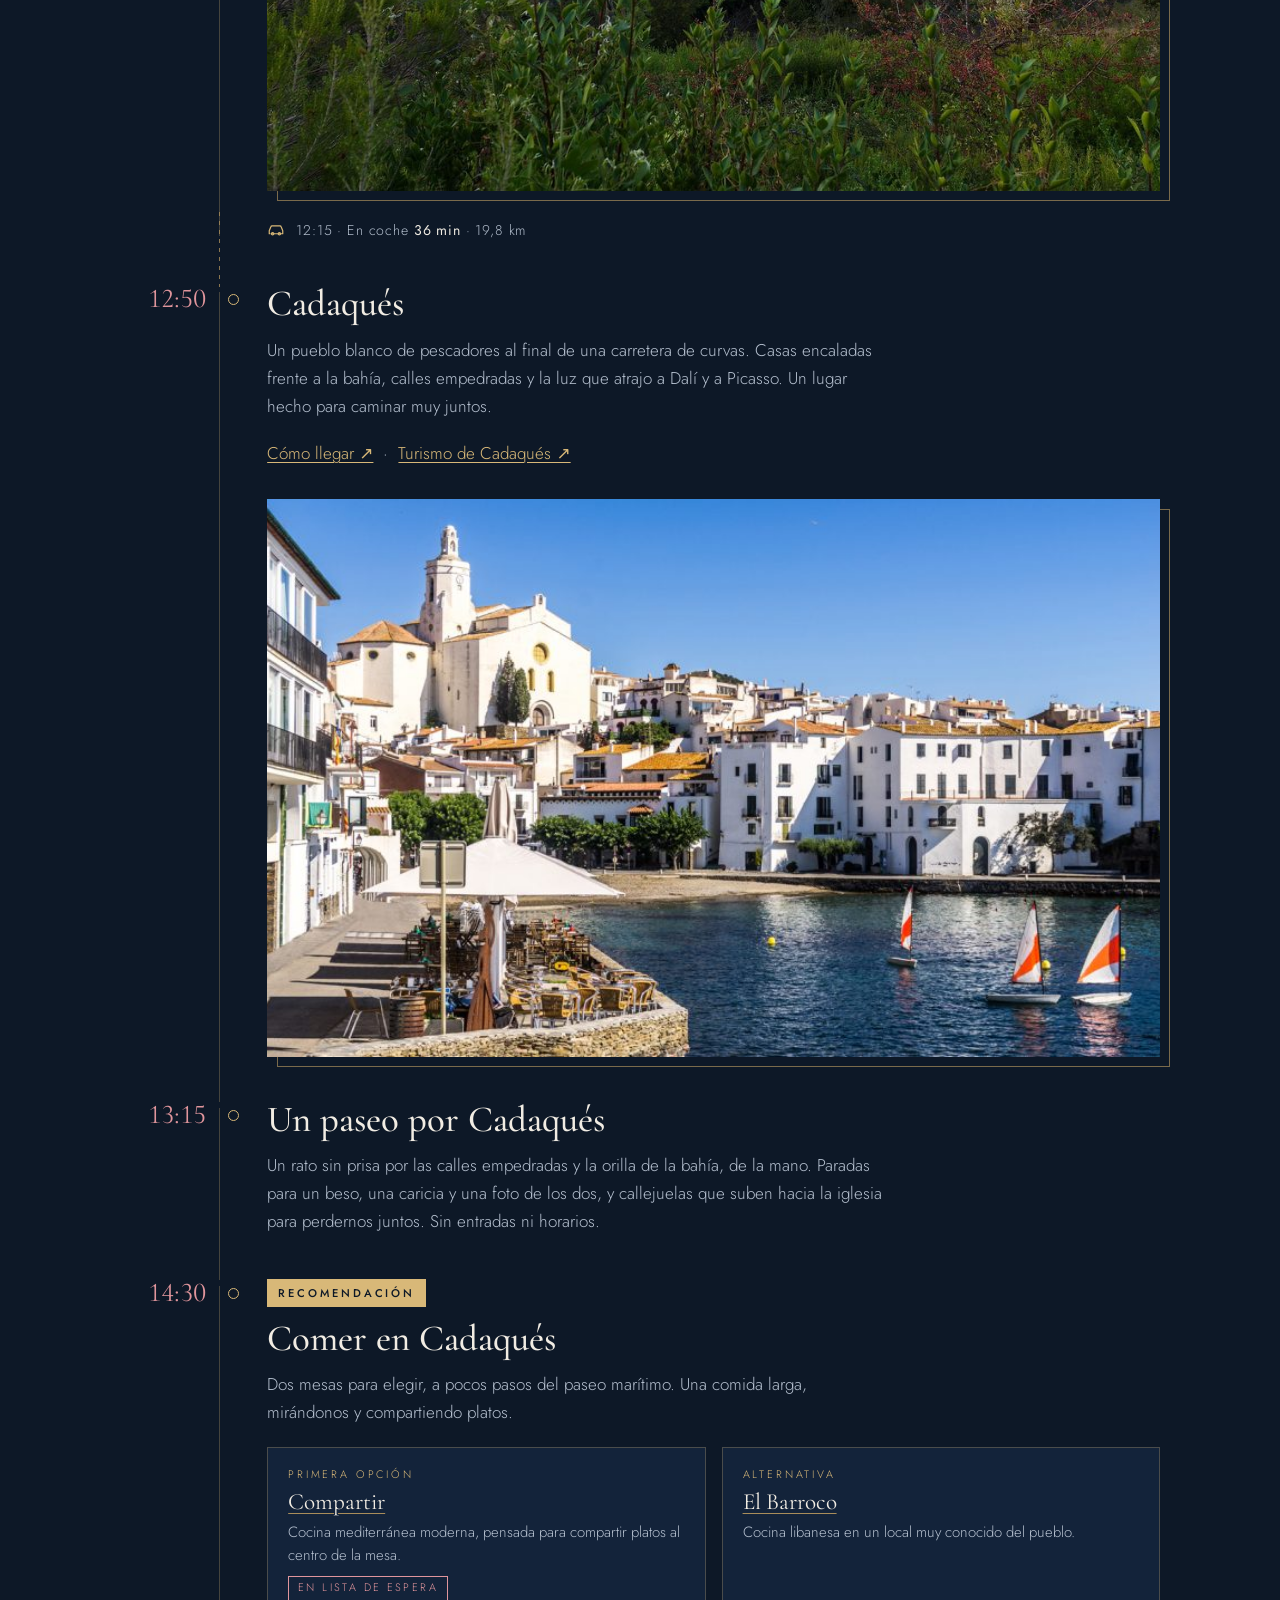
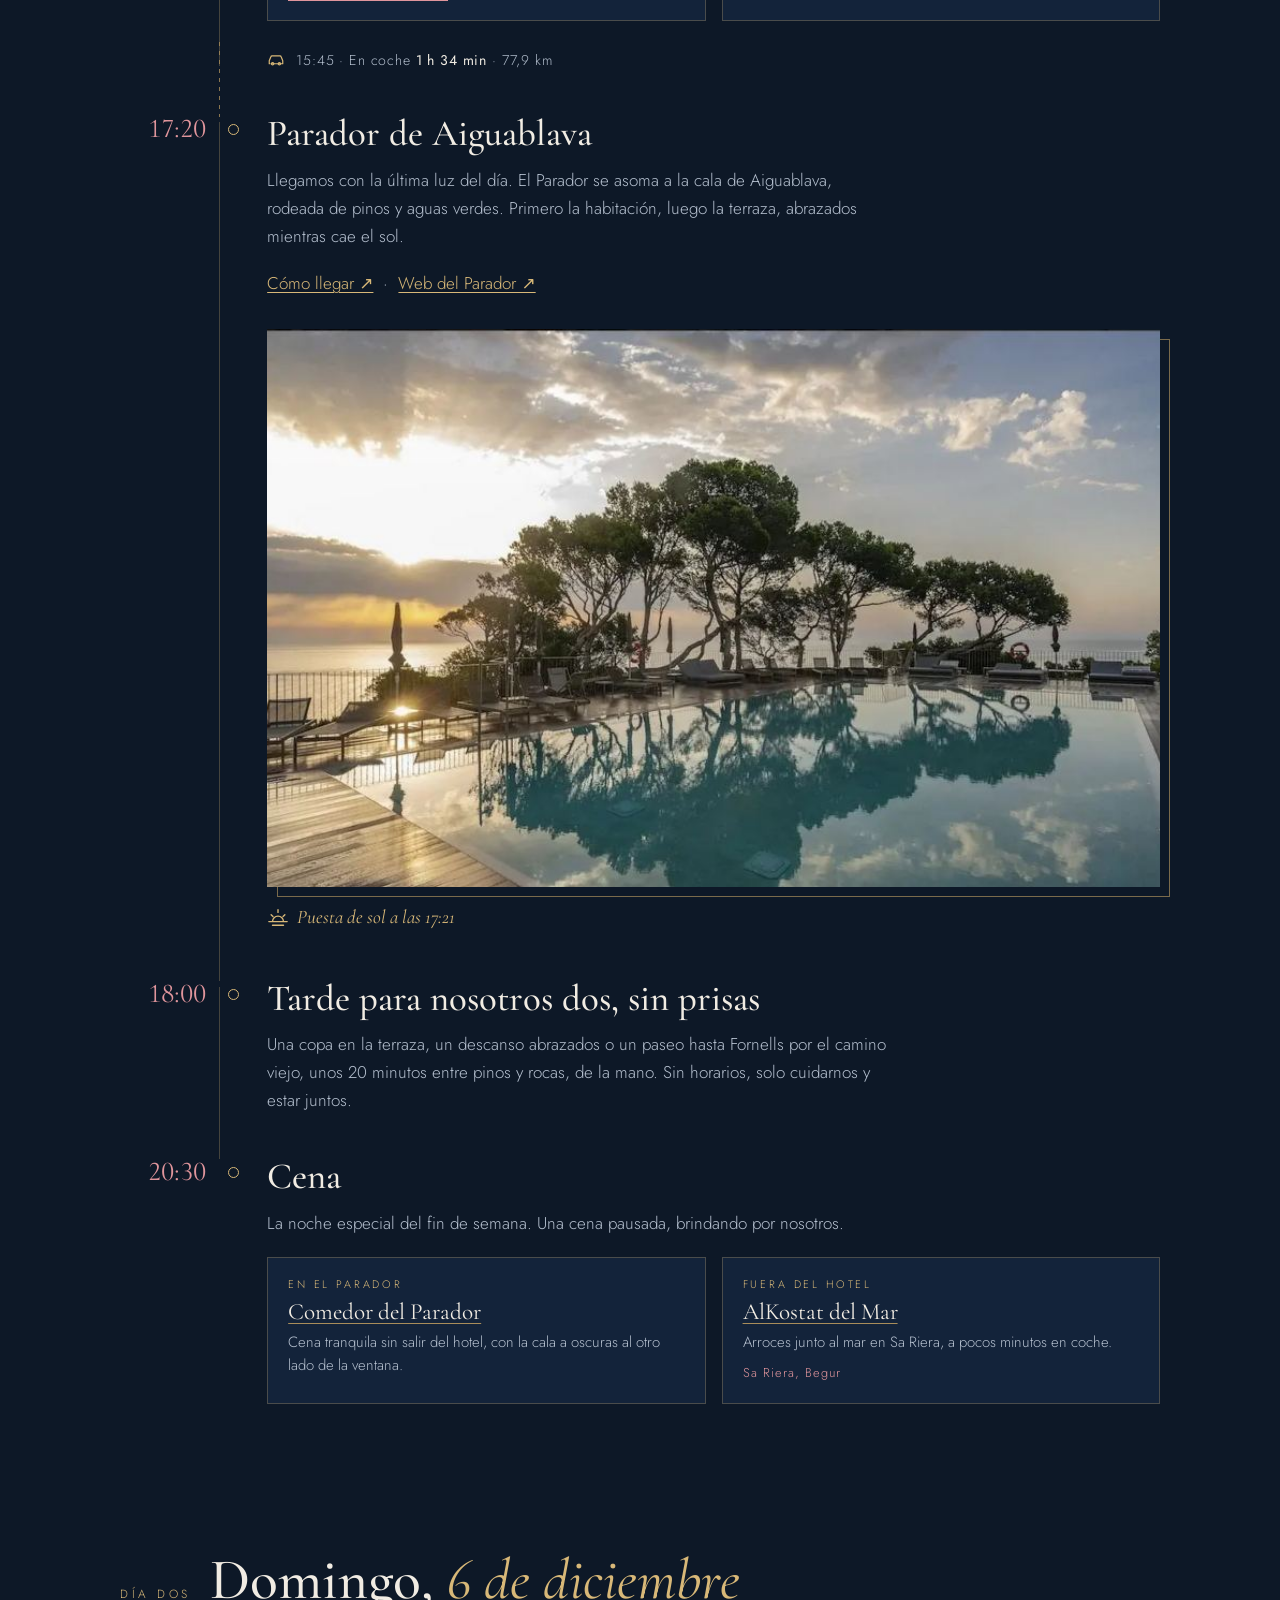
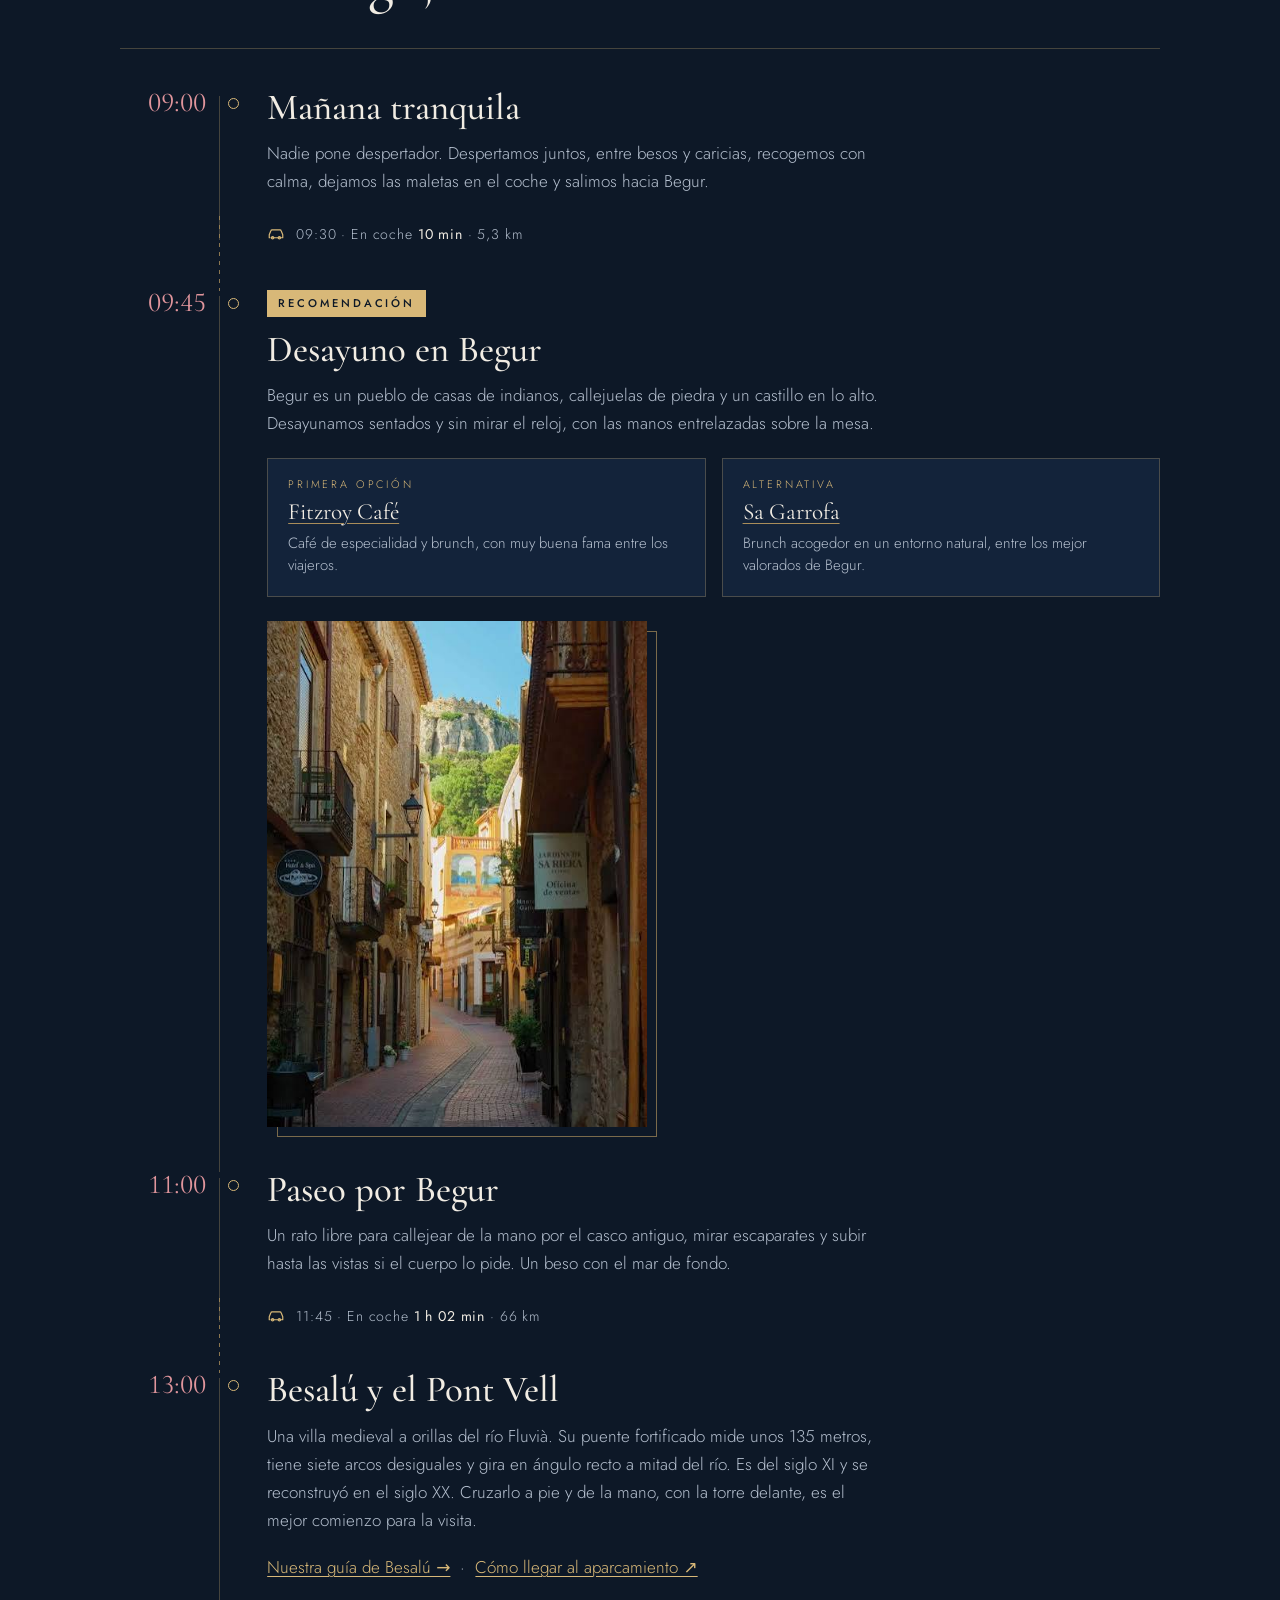
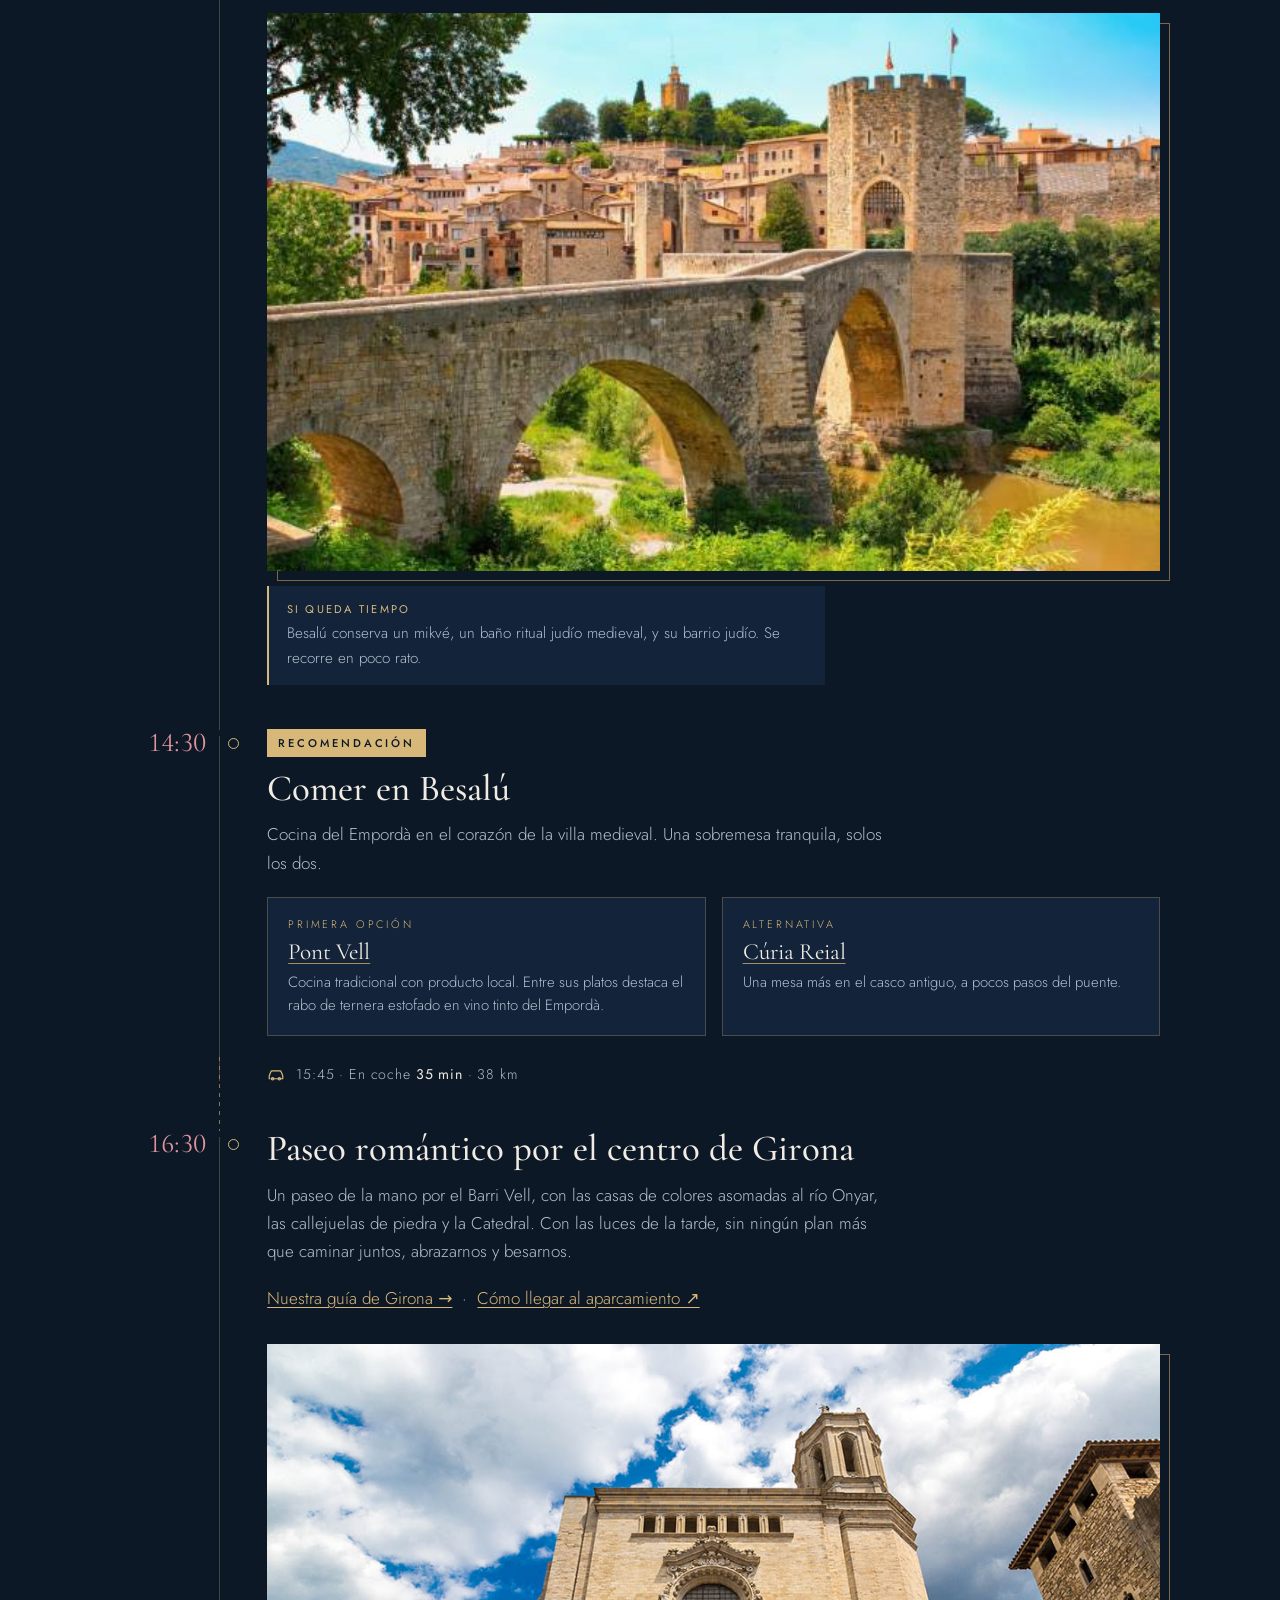
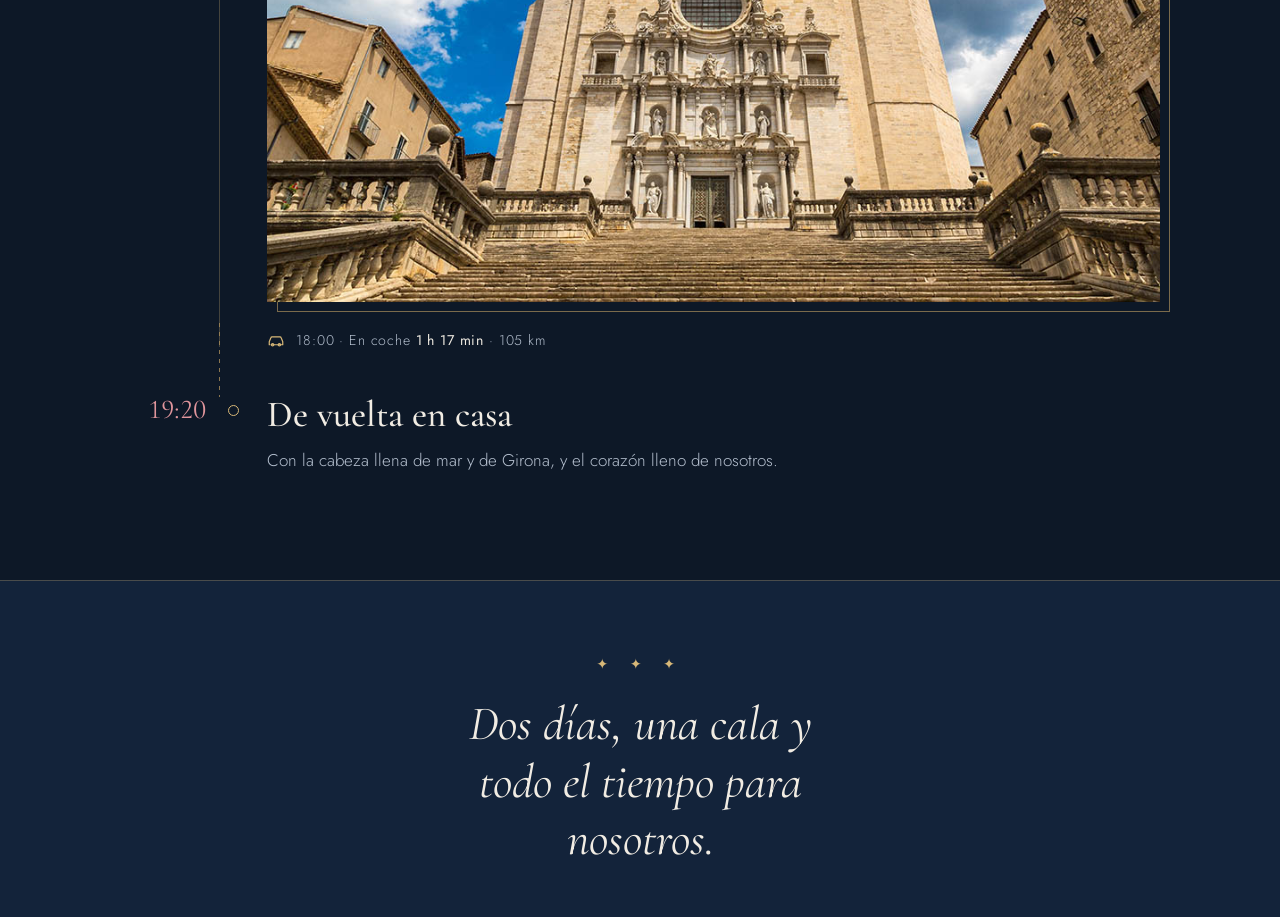
==== commit 023b5456: "Keep shrunk pool photo Co-Authored-By: Claude Sonnet 5.5 <noreply@anthropic.com>" ====
--- a/index.html
+++ b/index.html
@@ -367,7 +367,7 @@
         <p>Llegamos con la última luz del día. El Parador se asoma a la cala de Aiguablava, rodeada de pinos y aguas verdes. Primero la habitación, luego la terraza, abrazados mientras cae el sol.</p>
         <p><a href="https://www.google.com/maps/dir/?api=1&destination=Parador+de+Aiguablava%2C+Begur" target="_blank" rel="noopener" style="color:var(--gold);text-underline-offset:0.18em;text-decoration-thickness:1px;display:inline-flex;align-items:center;min-height:44px">Cómo llegar ↗</a> &nbsp;·&nbsp; <a href="https://paradores.es/en/parador-de-aiguablava" target="_blank" rel="noopener" style="color:var(--gold);text-underline-offset:0.18em;text-decoration-thickness:1px;display:inline-flex;align-items:center;min-height:44px">Web del Parador ↗</a></p>
         <figure>
-          <div class="frame"><img src="images/parador-piscina.png" alt="La piscina del Parador de Aiguablava al atardecer, con los pinos reflejados en el agua y el mar al fondo" loading="lazy"></div>
+          <div class="frame"><img src="images/parador-piscina.jpg" alt="La piscina del Parador de Aiguablava al atardecer, con los pinos reflejados en el agua y el mar al fondo" loading="lazy"></div>
         </figure>
         <div class="sun">
           <svg viewBox="0 0 24 24" aria-hidden="true"><path d="M6 17a6 6 0 0 1 12 0M12 4v3M4.5 9.5l2 2M19.5 9.5l-2 2M2 17h20M6 21h12"/></svg>
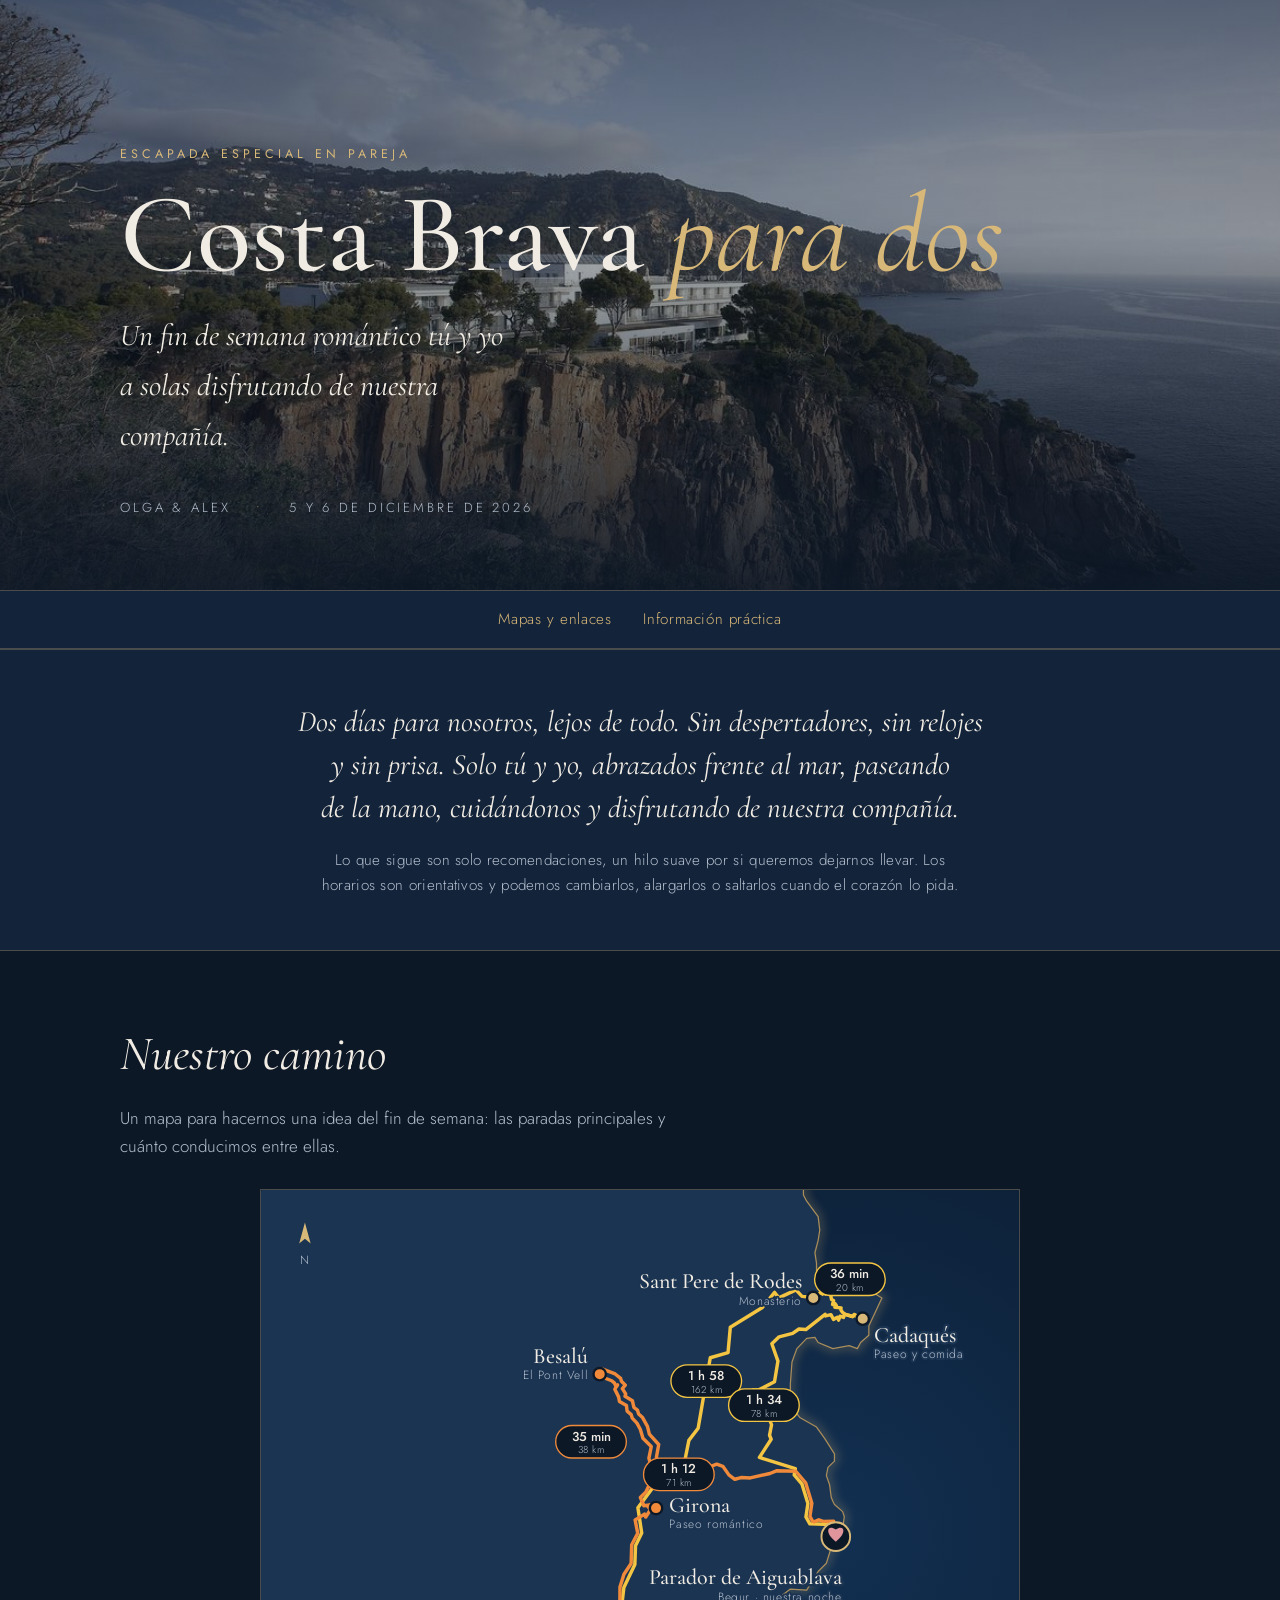
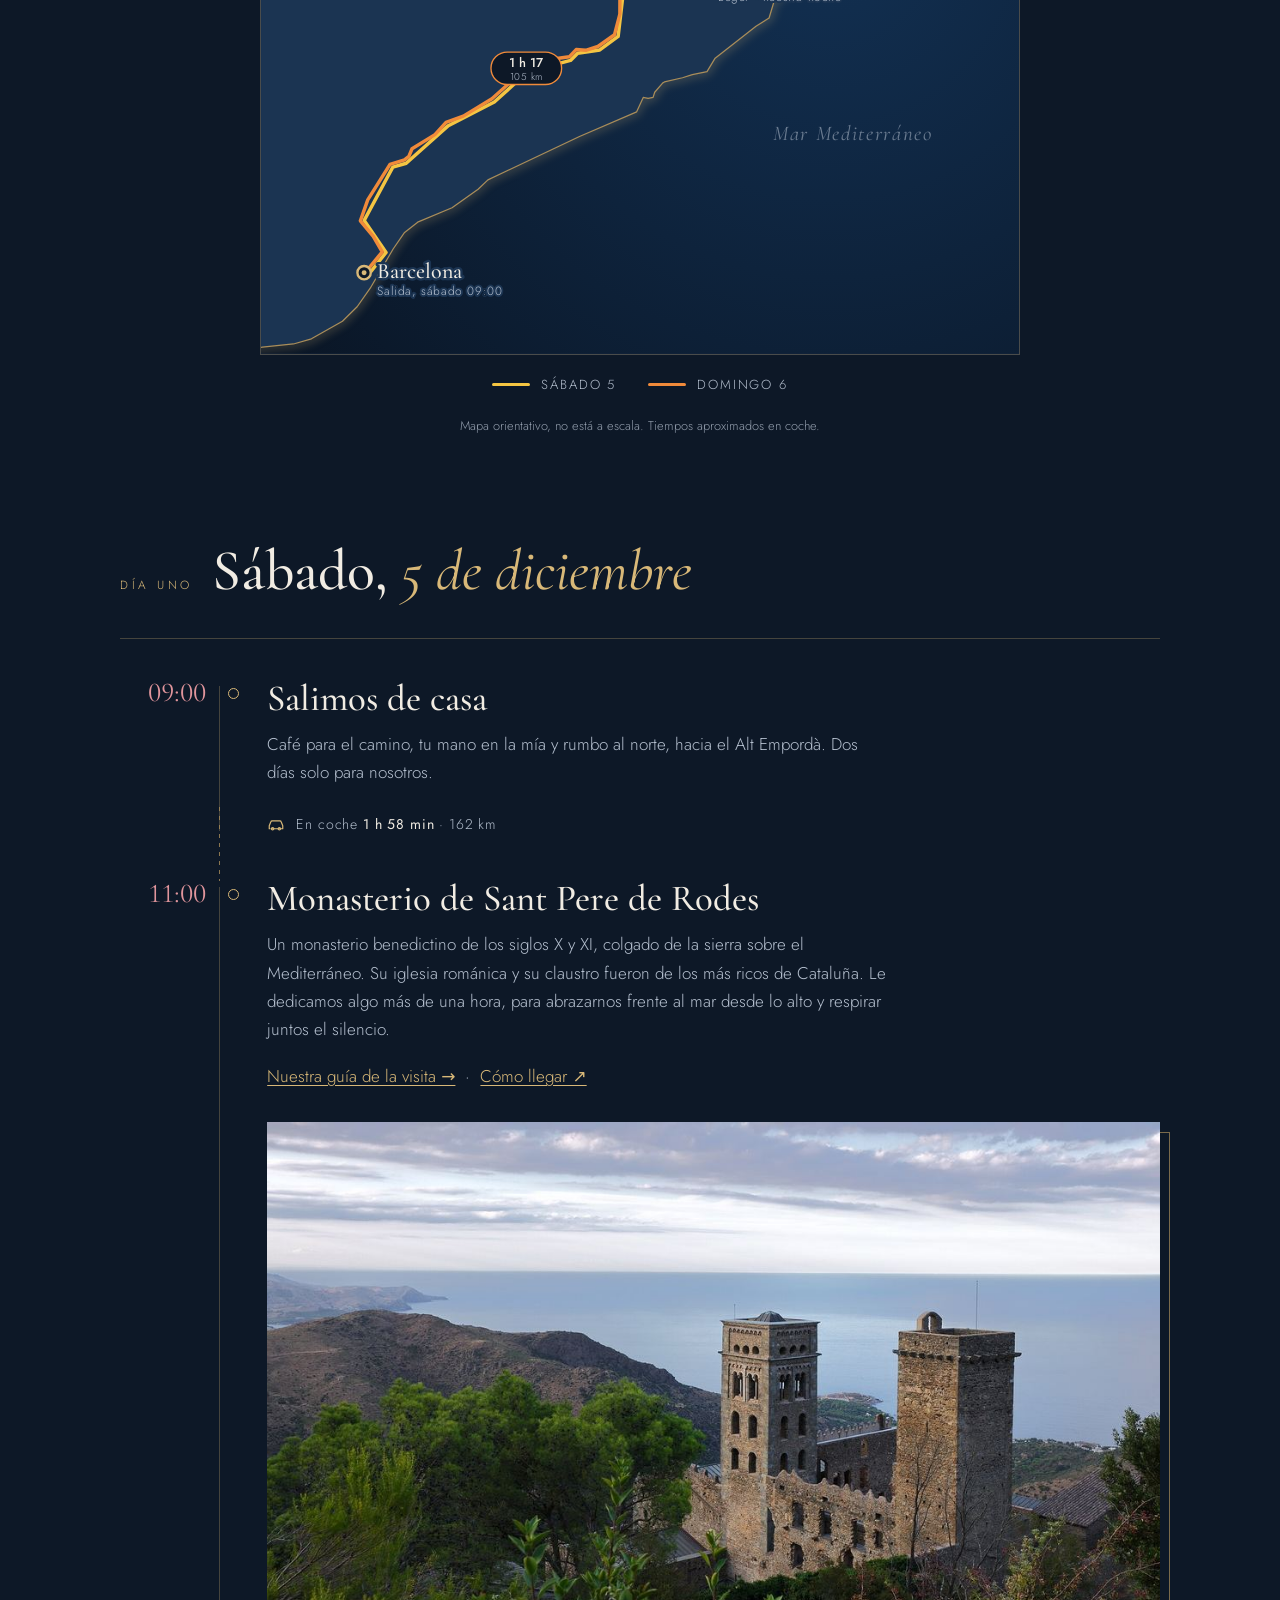
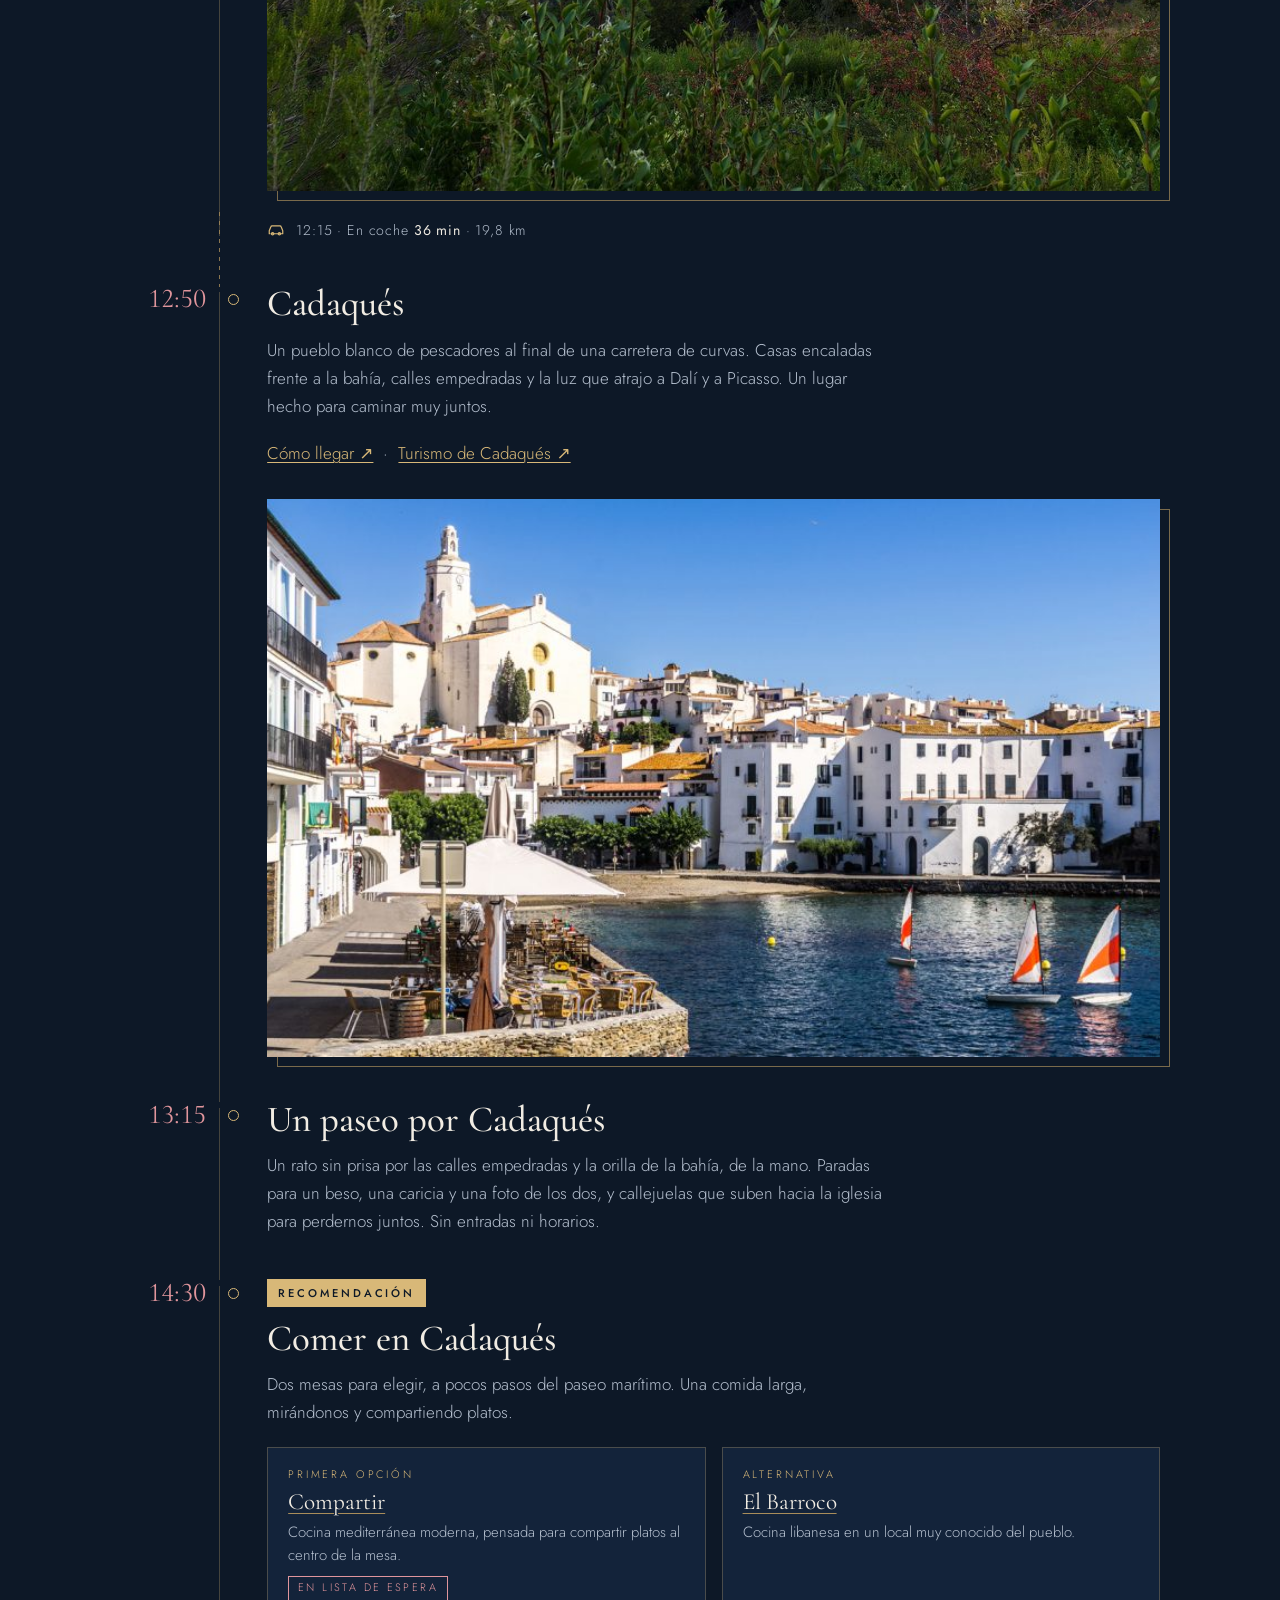
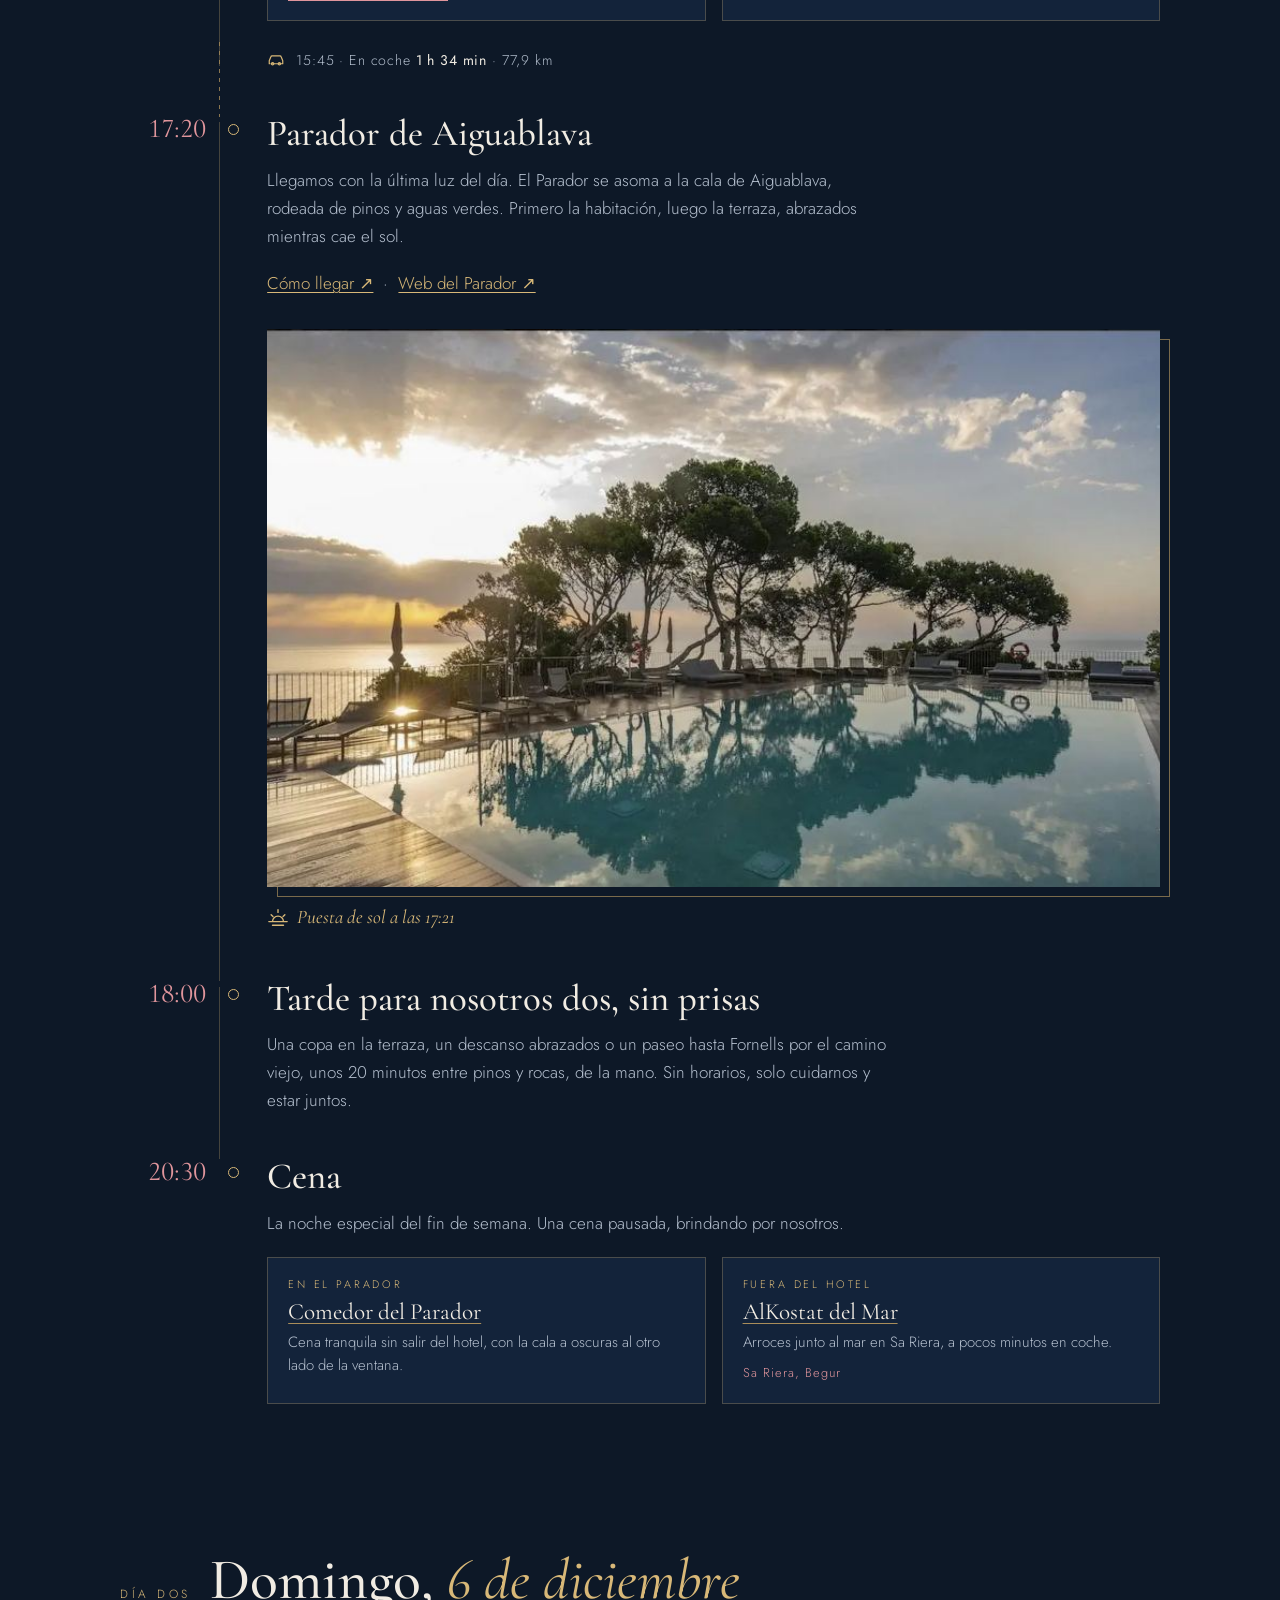
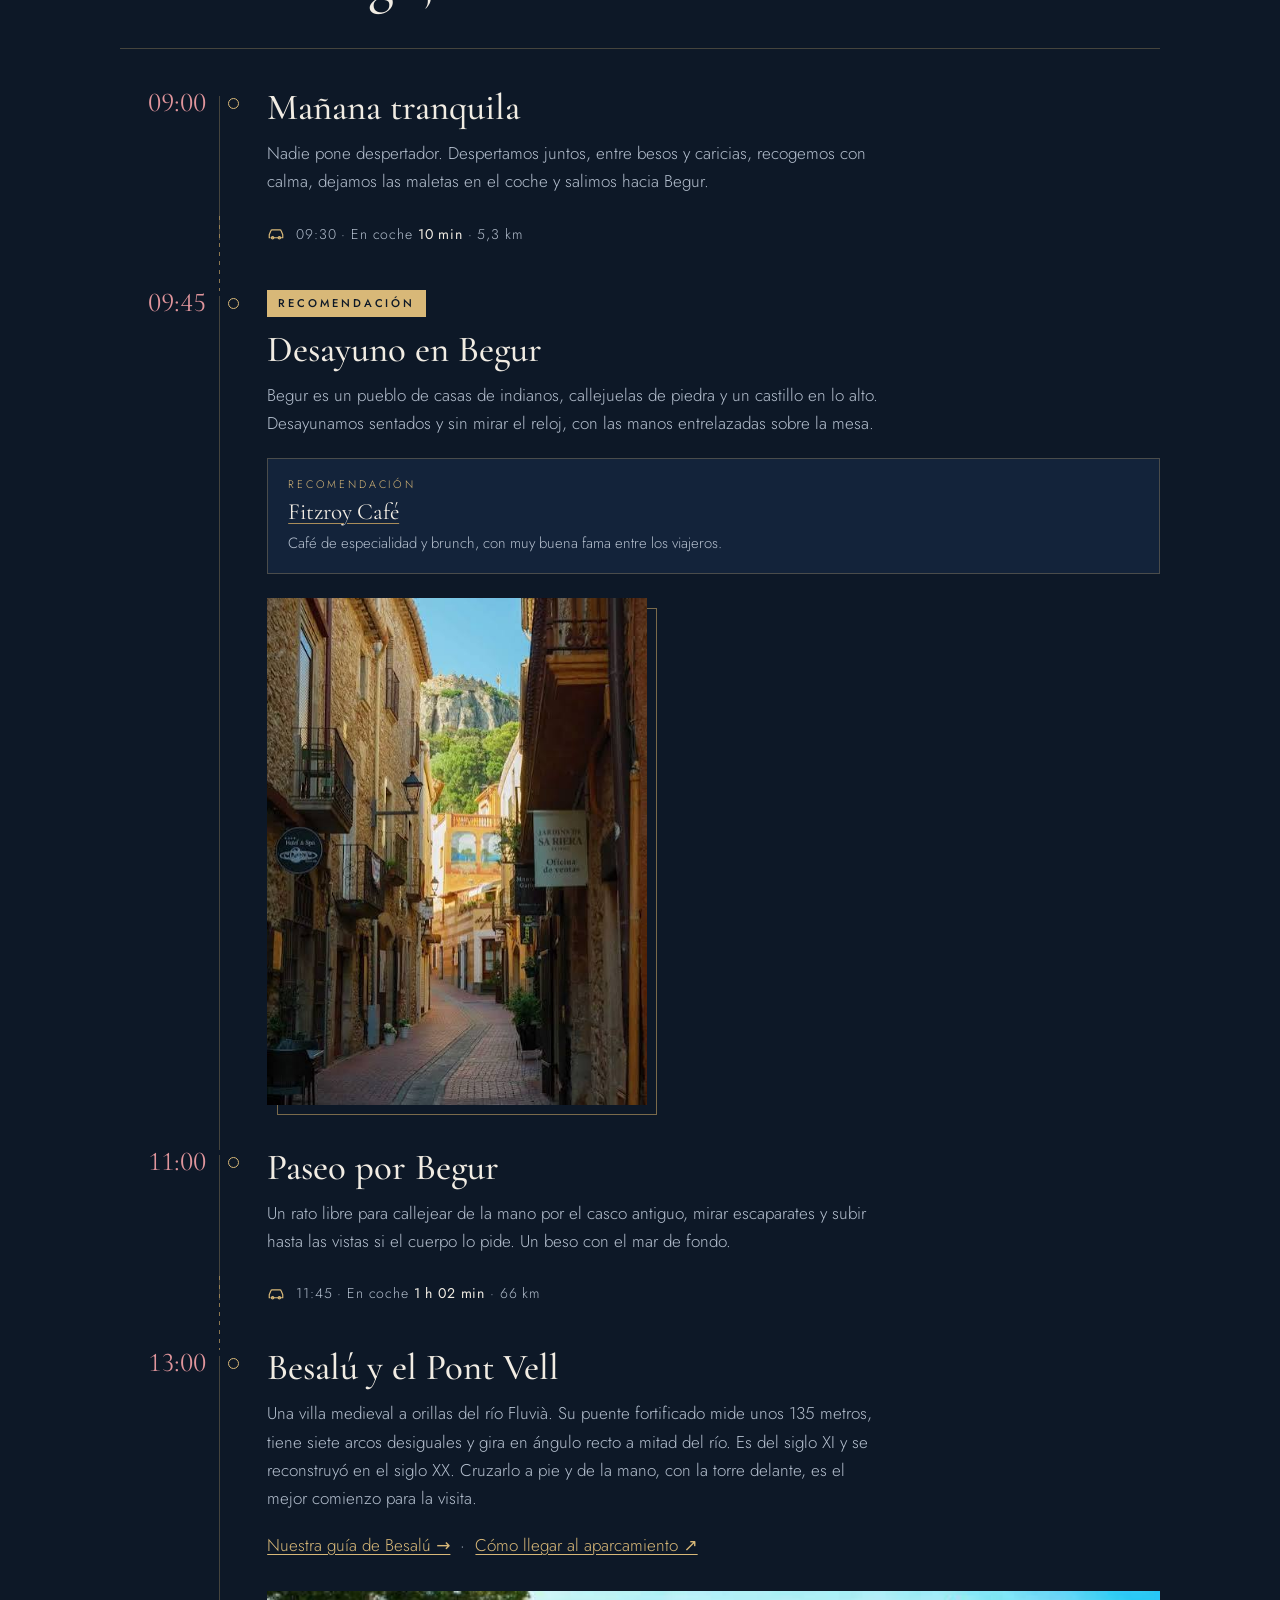
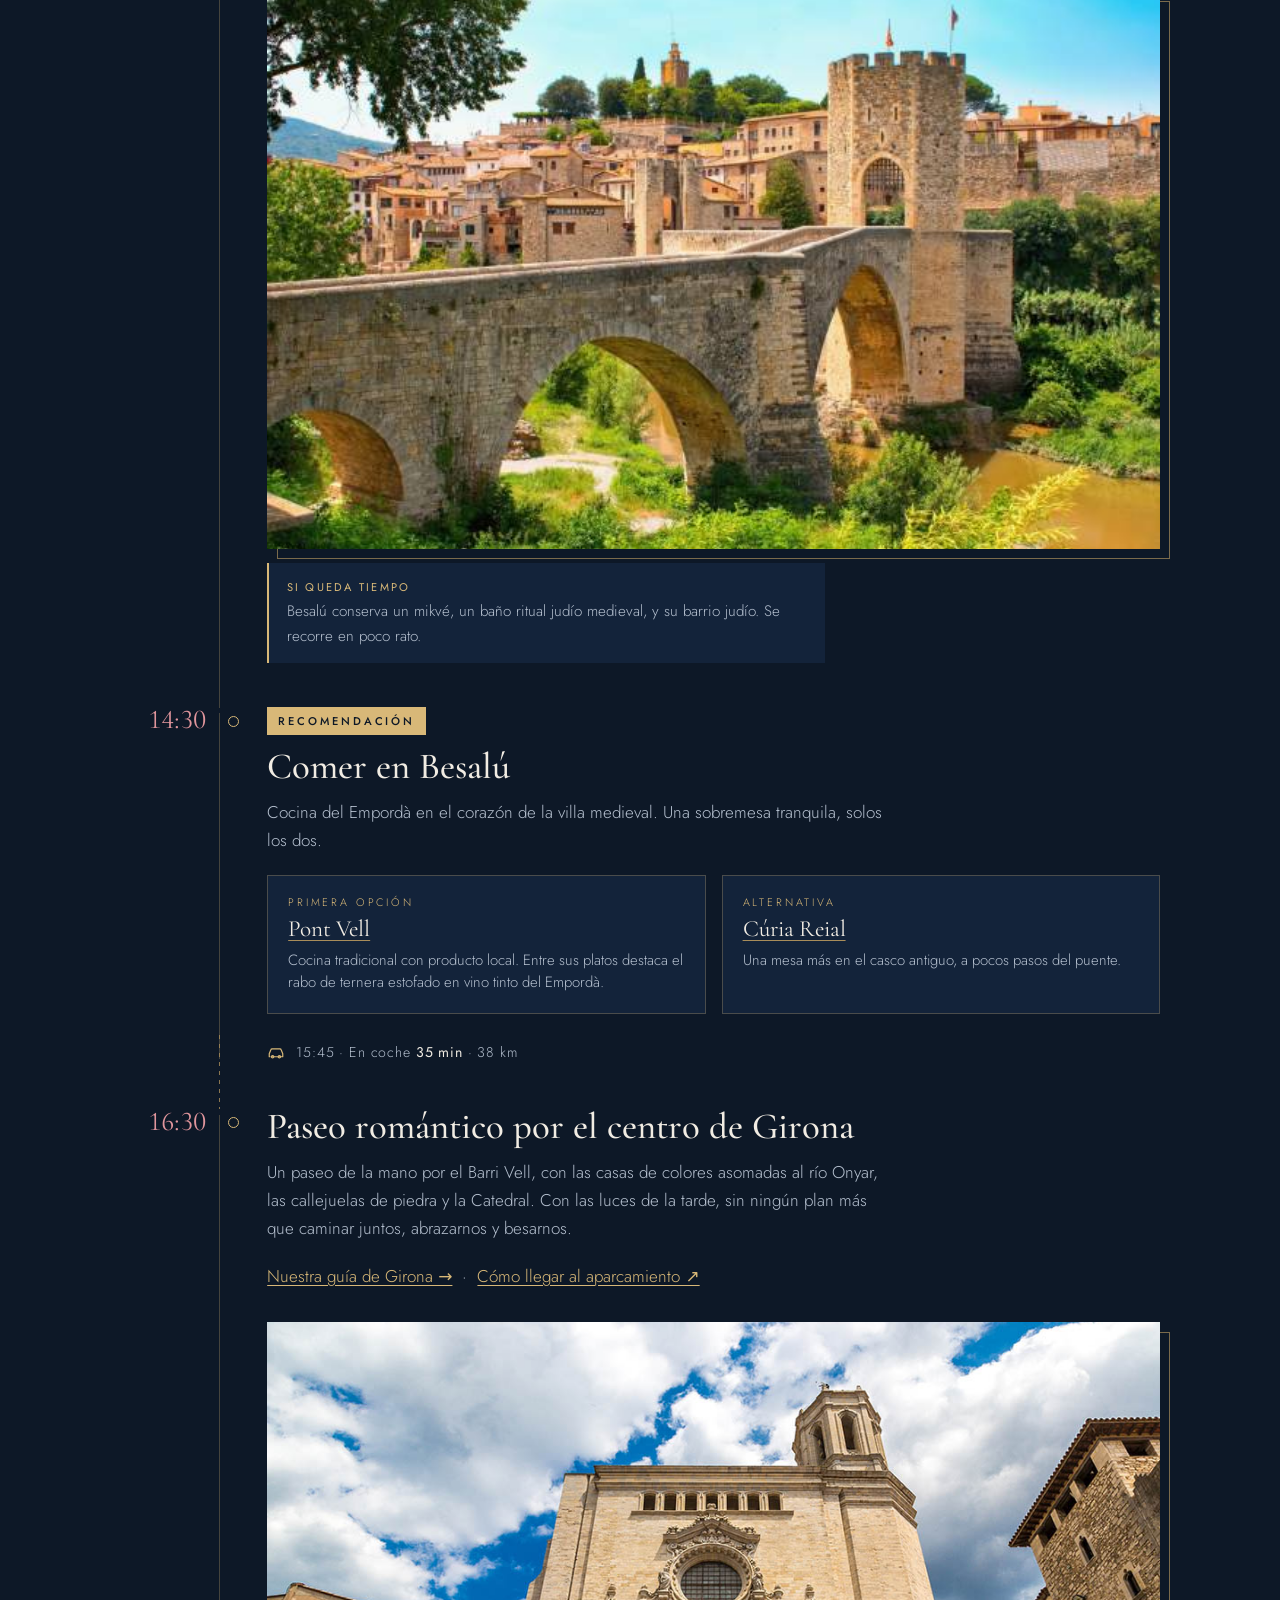
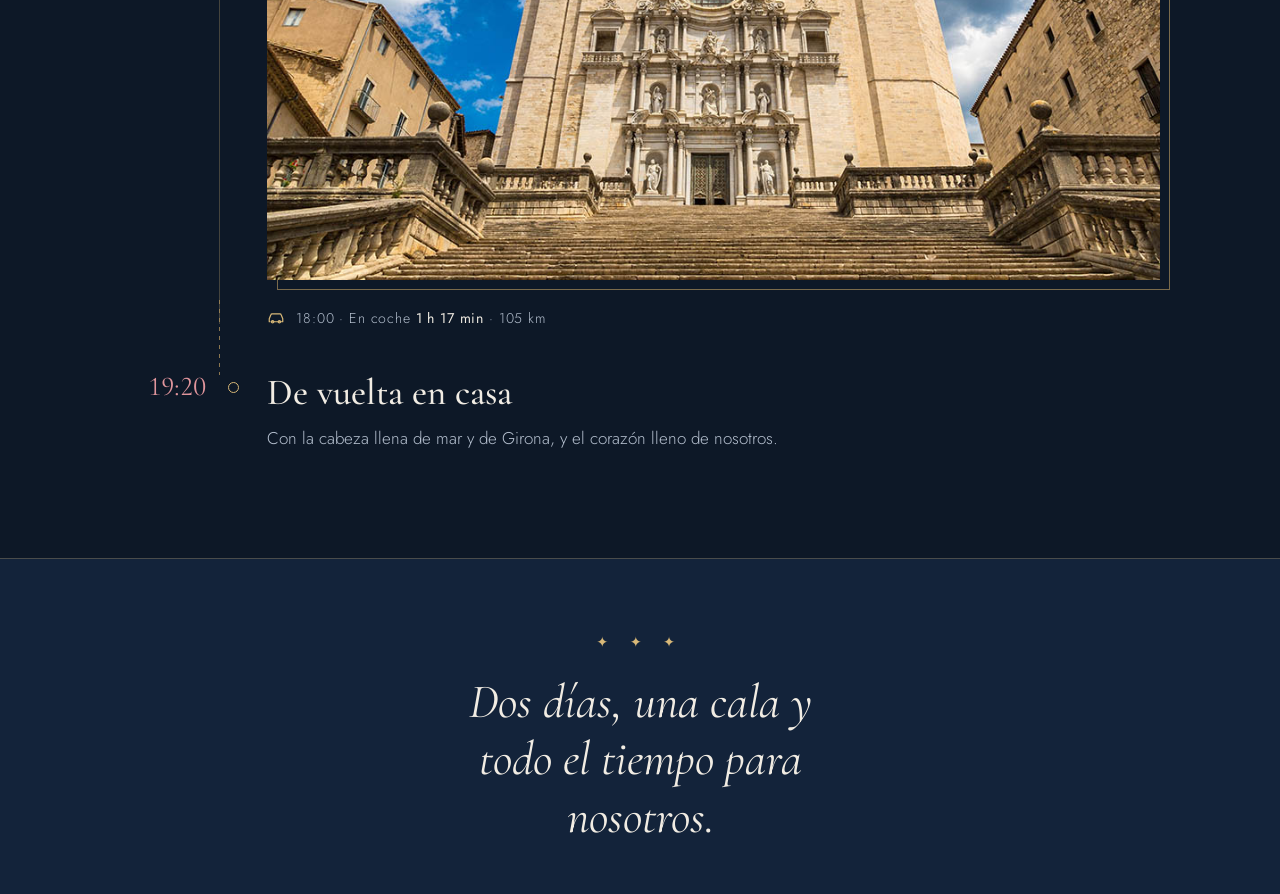
==== commit 5ef2bafe: "Remove Sa Garrofa Co-Authored-By: Claude Sonnet 5.5 <noreply@anthropic.com>" ====
--- a/index.html
+++ b/index.html
@@ -438,14 +438,9 @@
         <p>Begur es un pueblo de casas de indianos, callejuelas de piedra y un castillo en lo alto. Desayunamos sentados y sin mirar el reloj, con las manos entrelazadas sobre la mesa.</p>
         <div class="options">
           <div class="opt">
-            <div class="lbl">Primera opción</div>
+            <div class="lbl">Recomendación</div>
             <div class="nm"><a href="https://fitzroycafe.com" target="_blank" rel="noopener">Fitzroy Café</a></div>
             <div class="ds">Café de especialidad y brunch, con muy buena fama entre los viajeros.</div>
-          </div>
-          <div class="opt">
-            <div class="lbl">Alternativa</div>
-            <div class="nm"><a href="https://www.google.com/maps/search/?api=1&query=Sa+Garrofa+Begur" target="_blank" rel="noopener">Sa Garrofa</a></div>
-            <div class="ds">Brunch acogedor en un entorno natural, entre los mejor valorados de Begur.</div>
           </div>
         </div>
         <figure class="portrait">
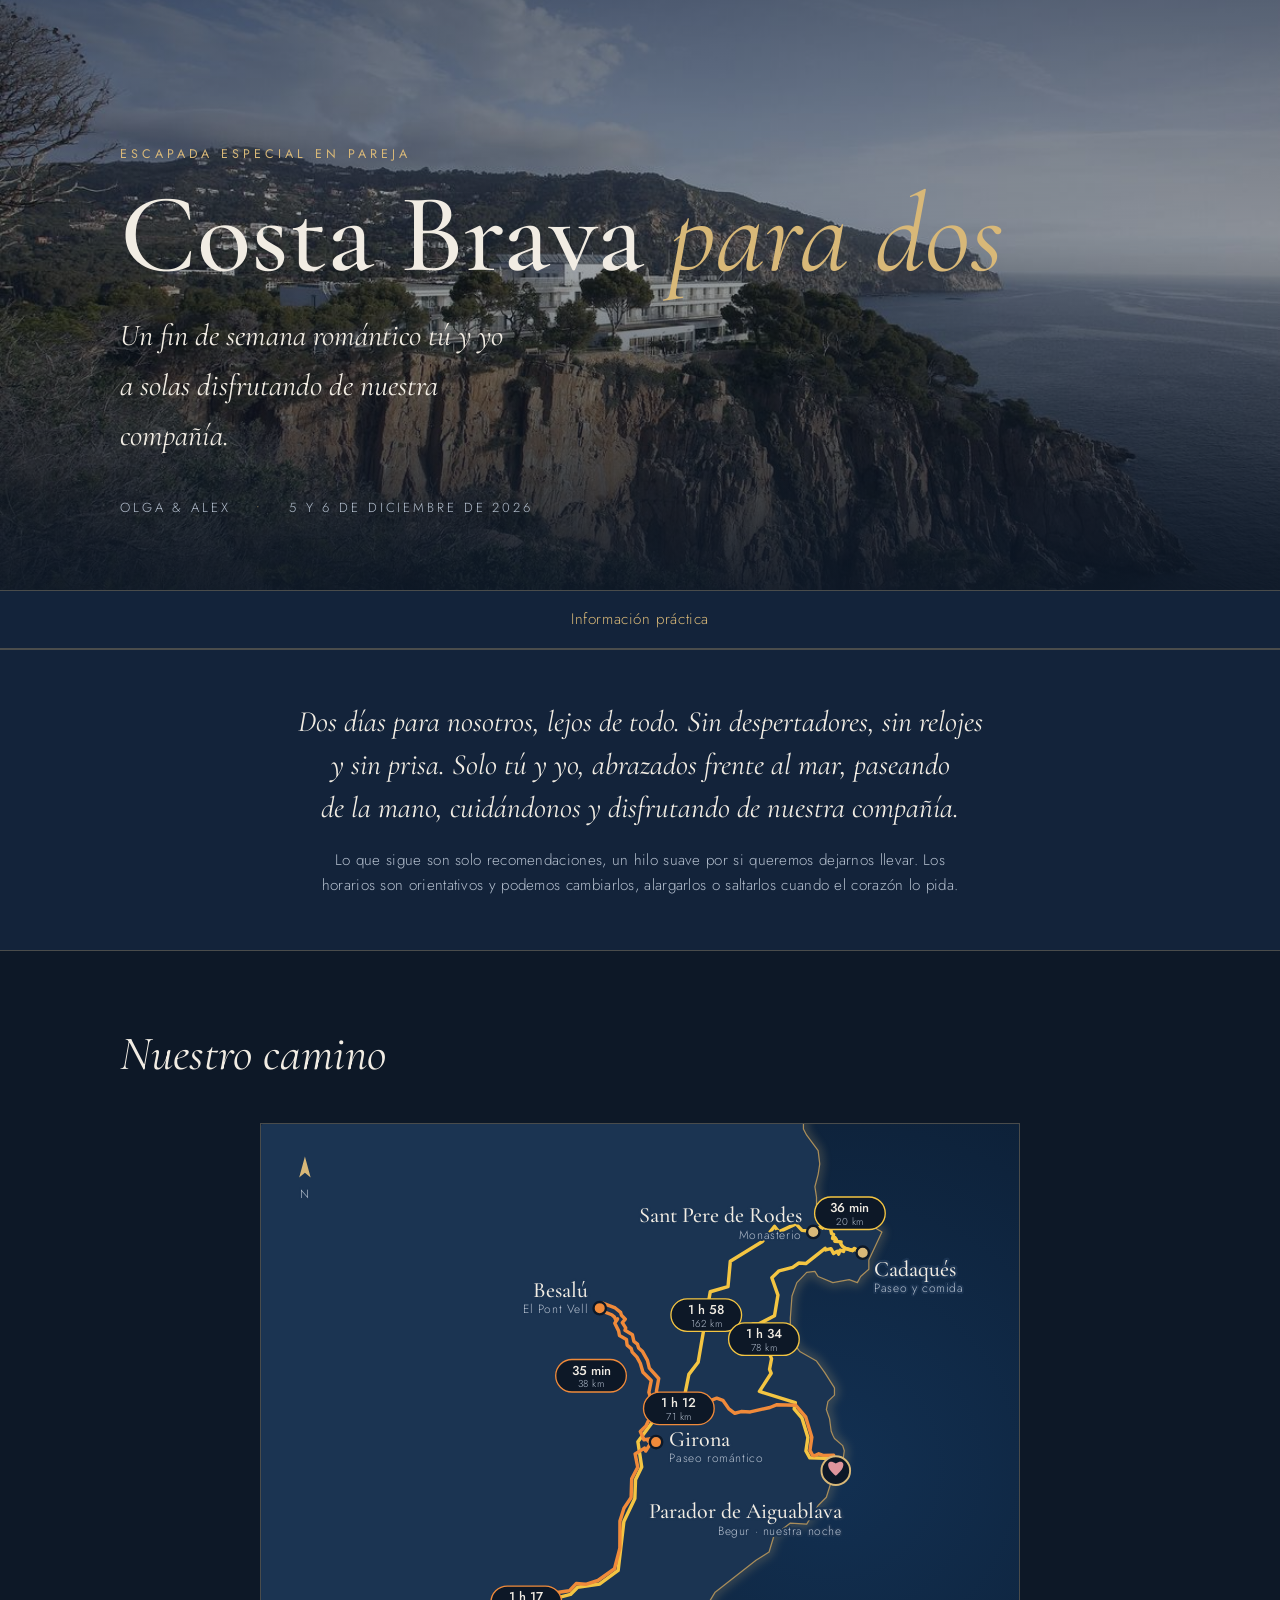
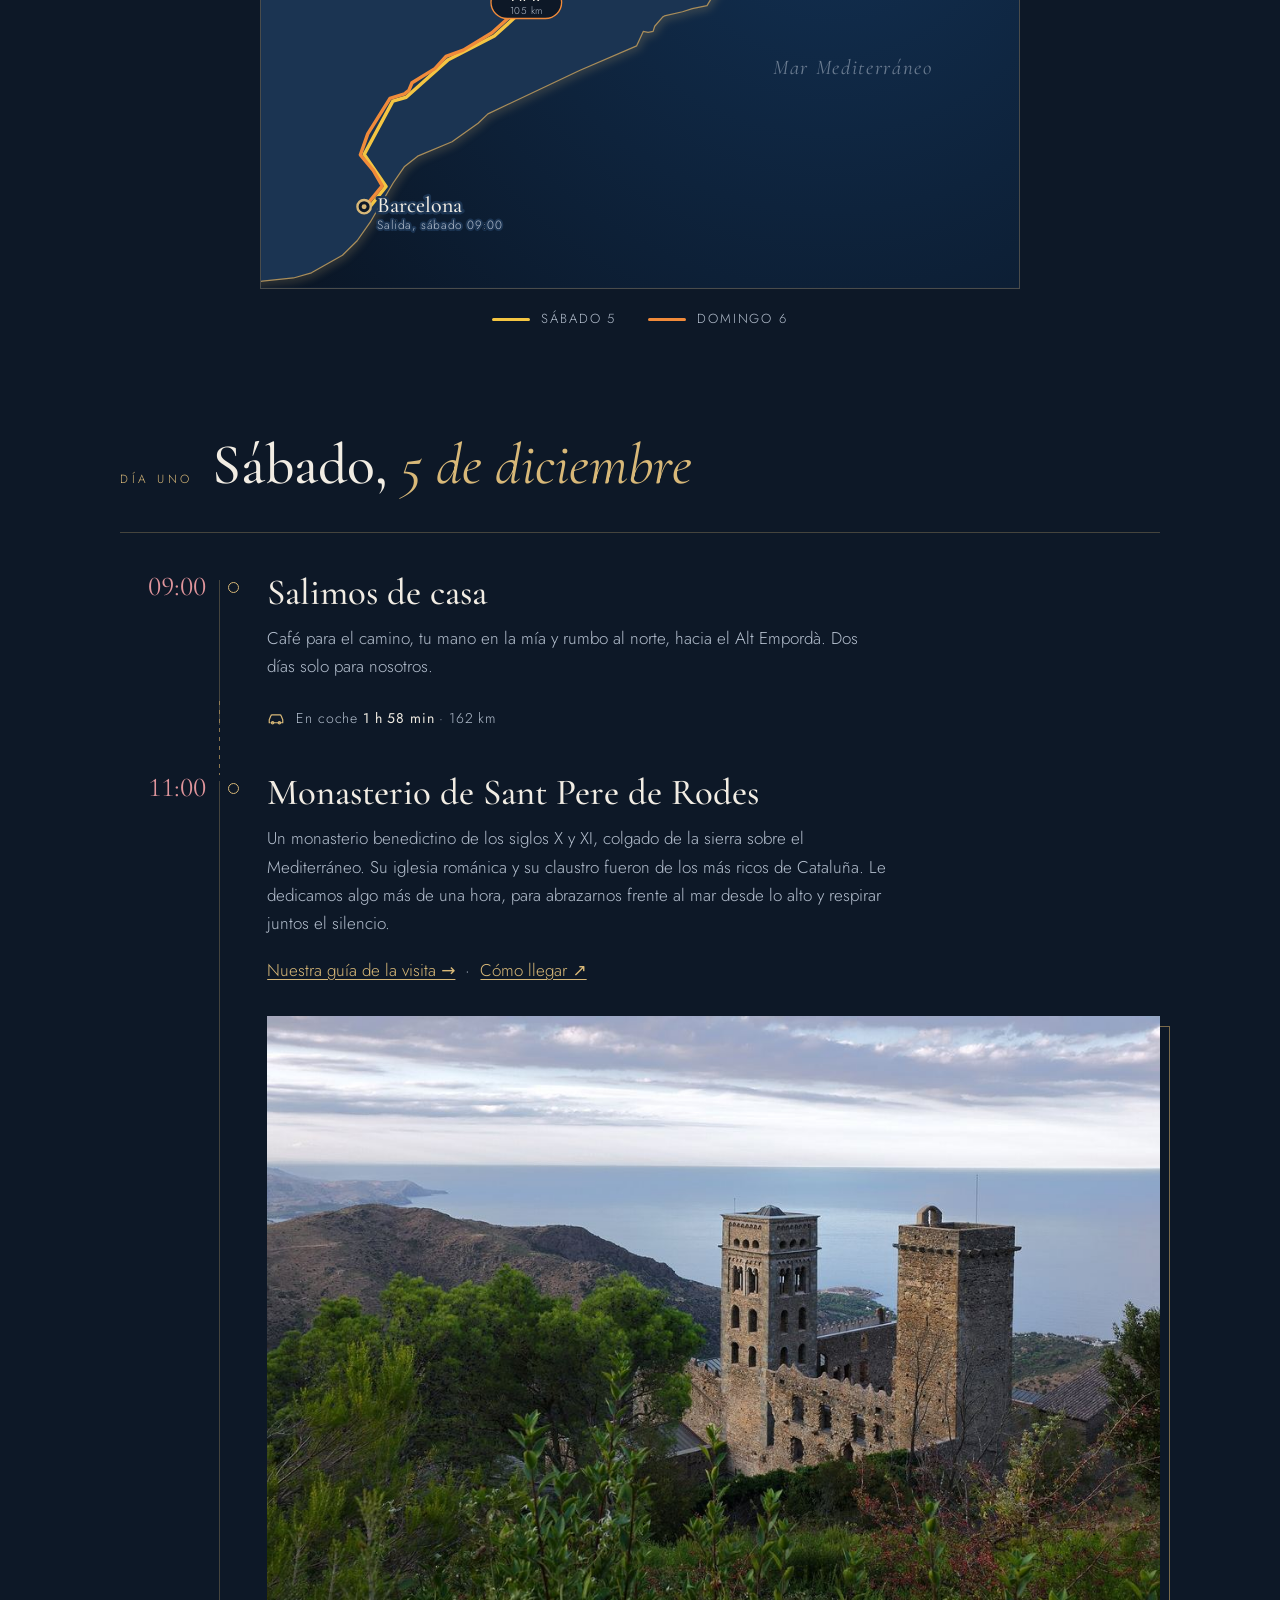
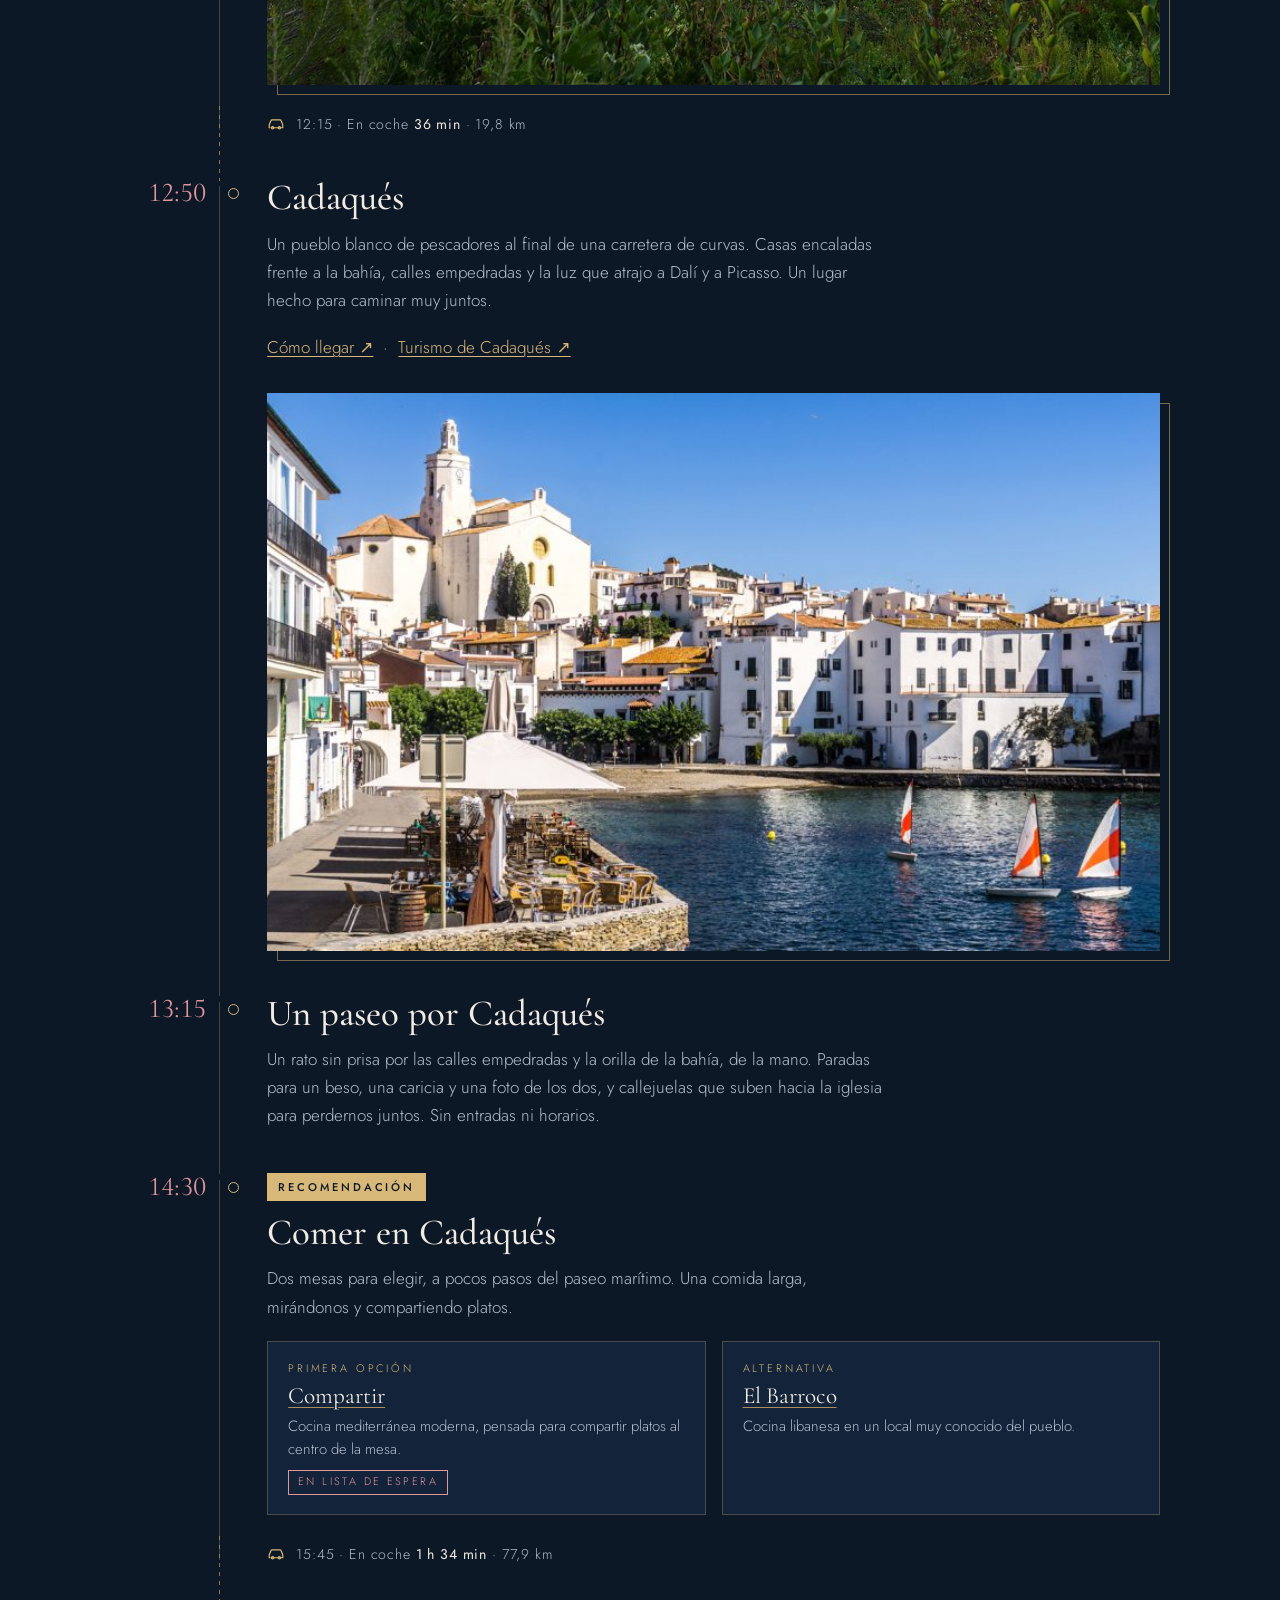
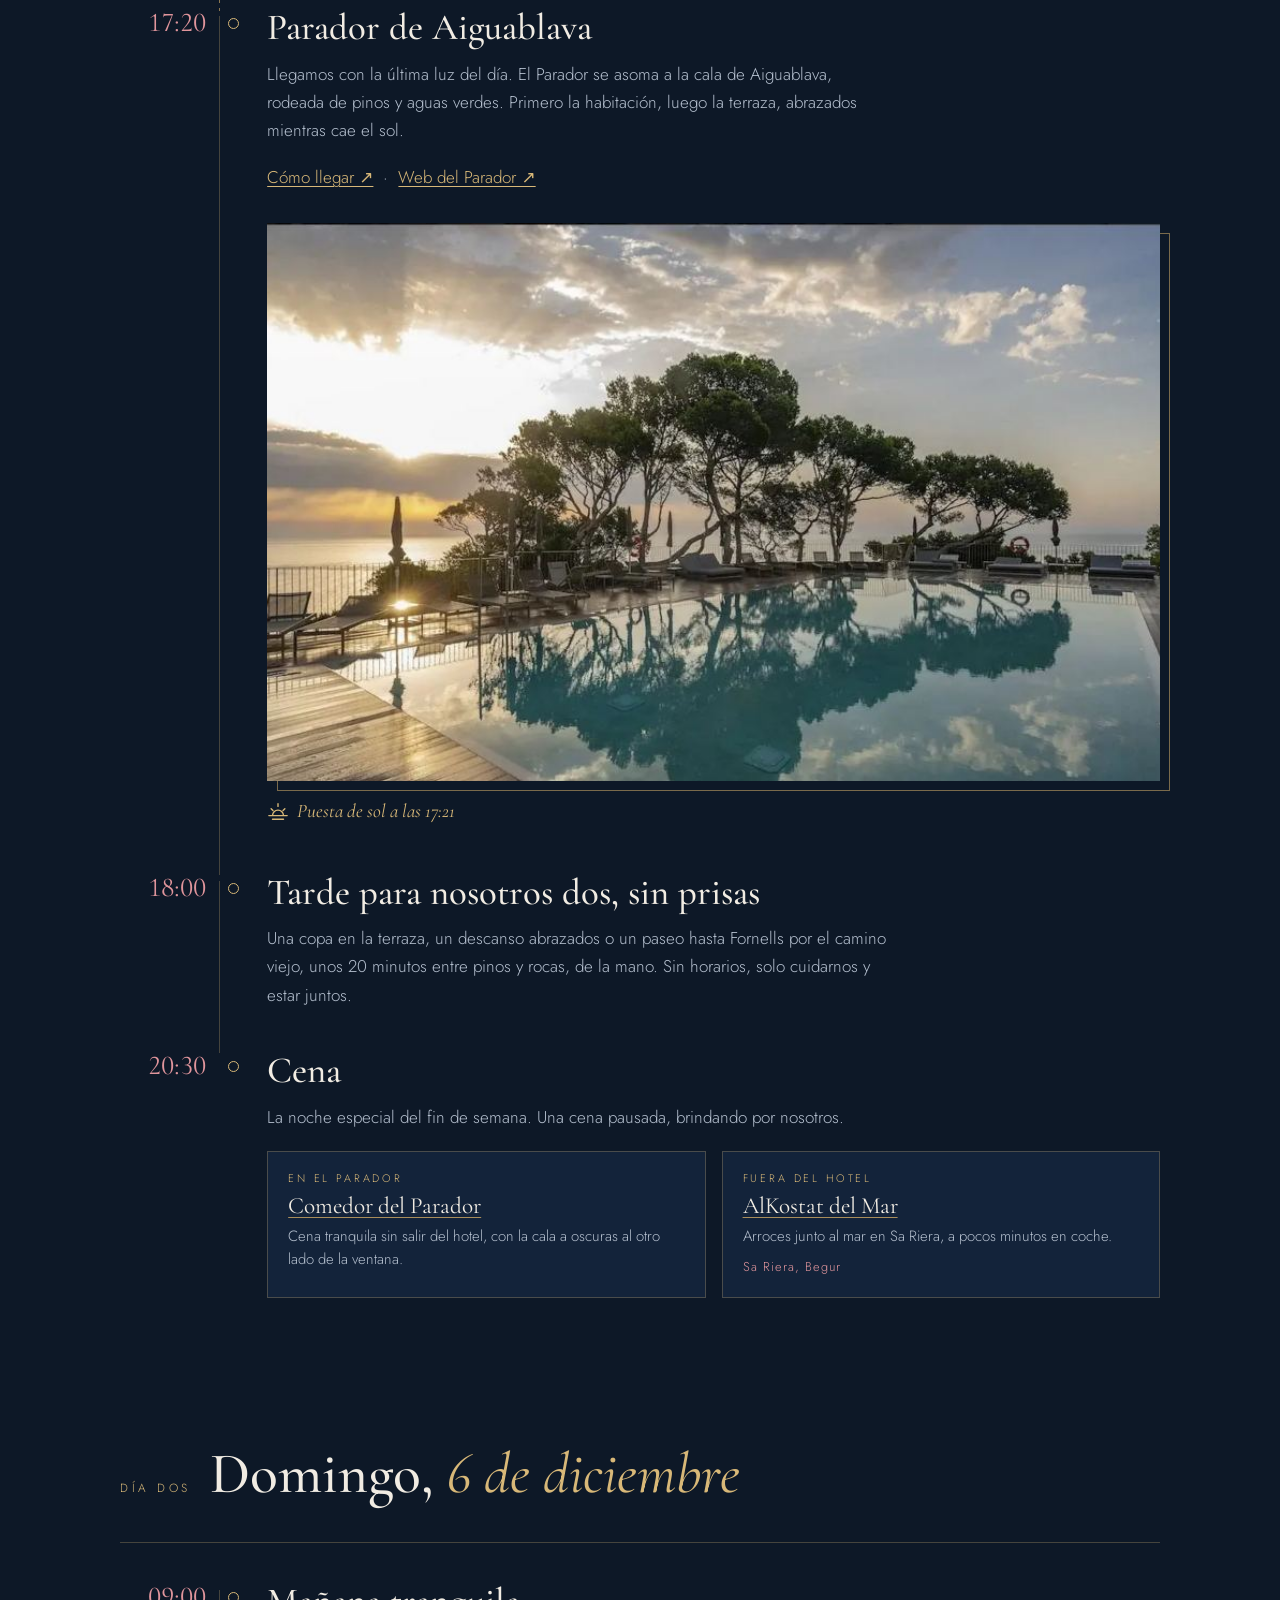
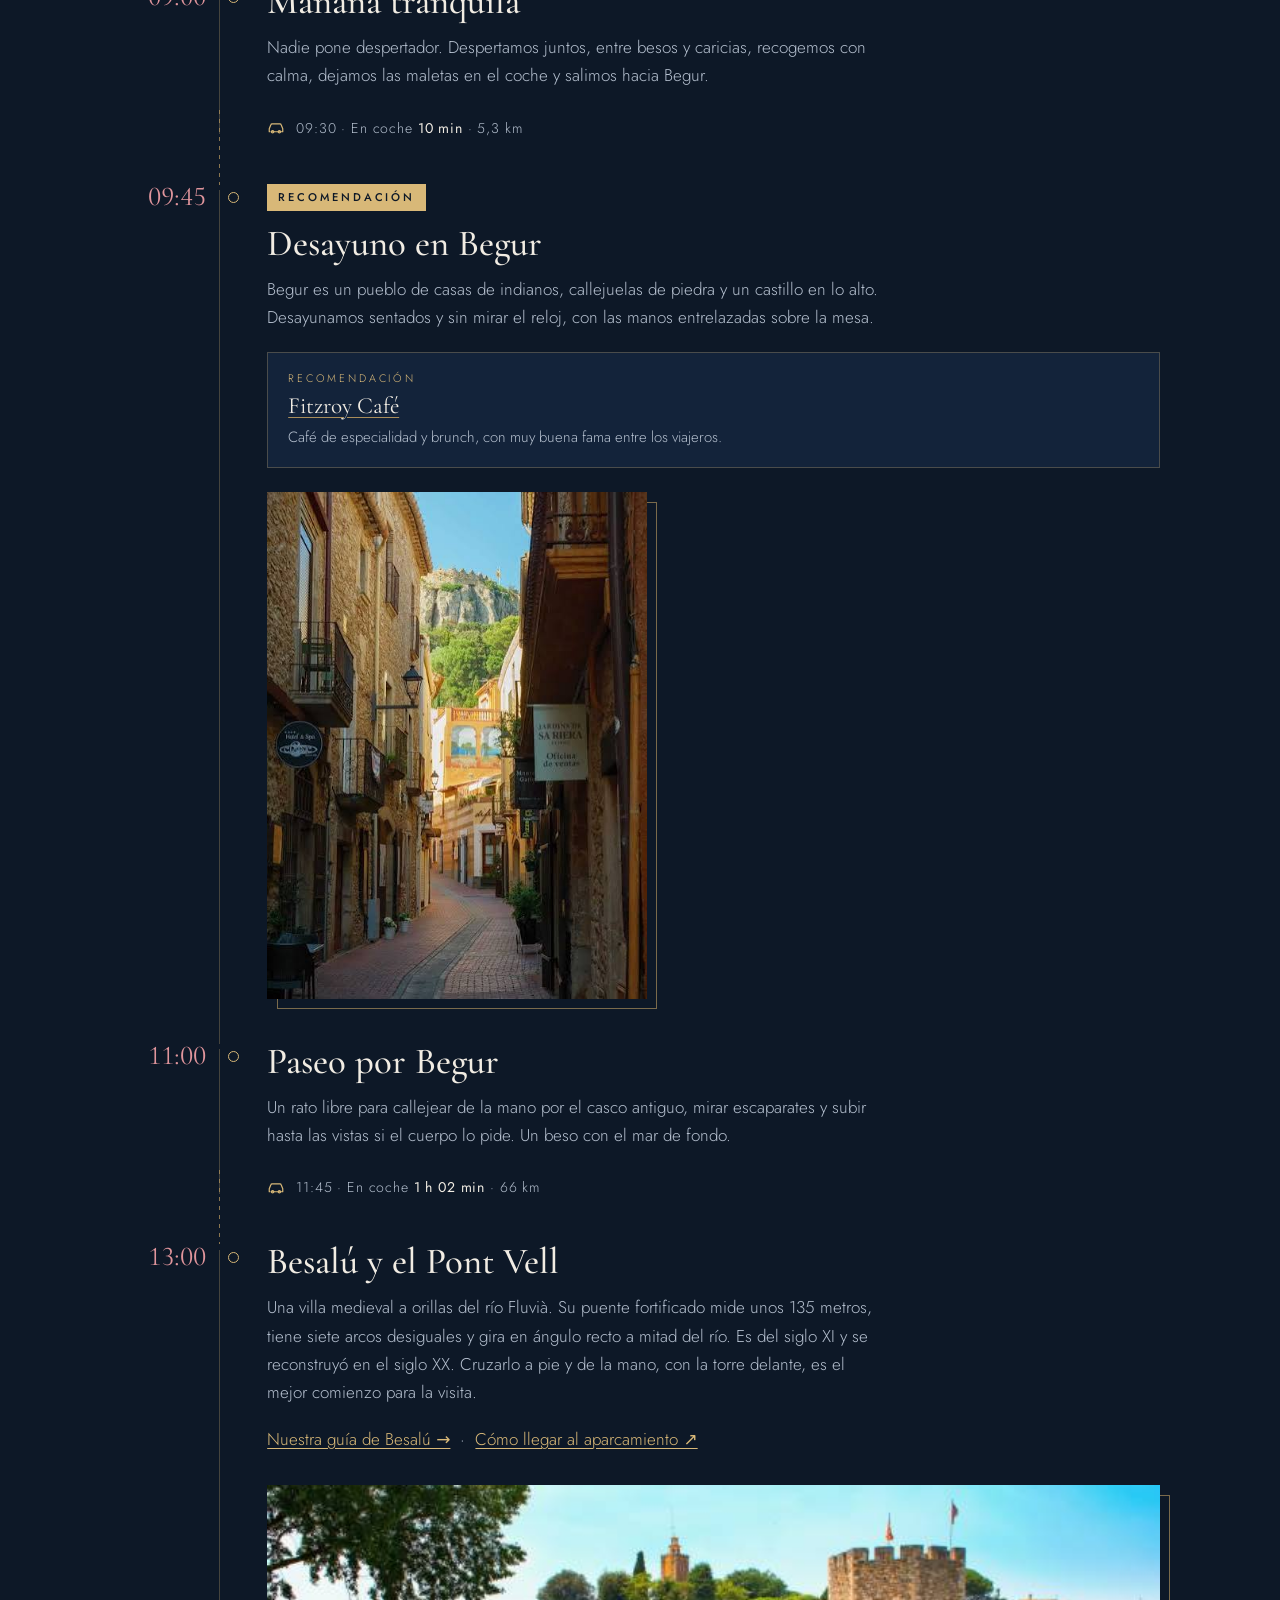
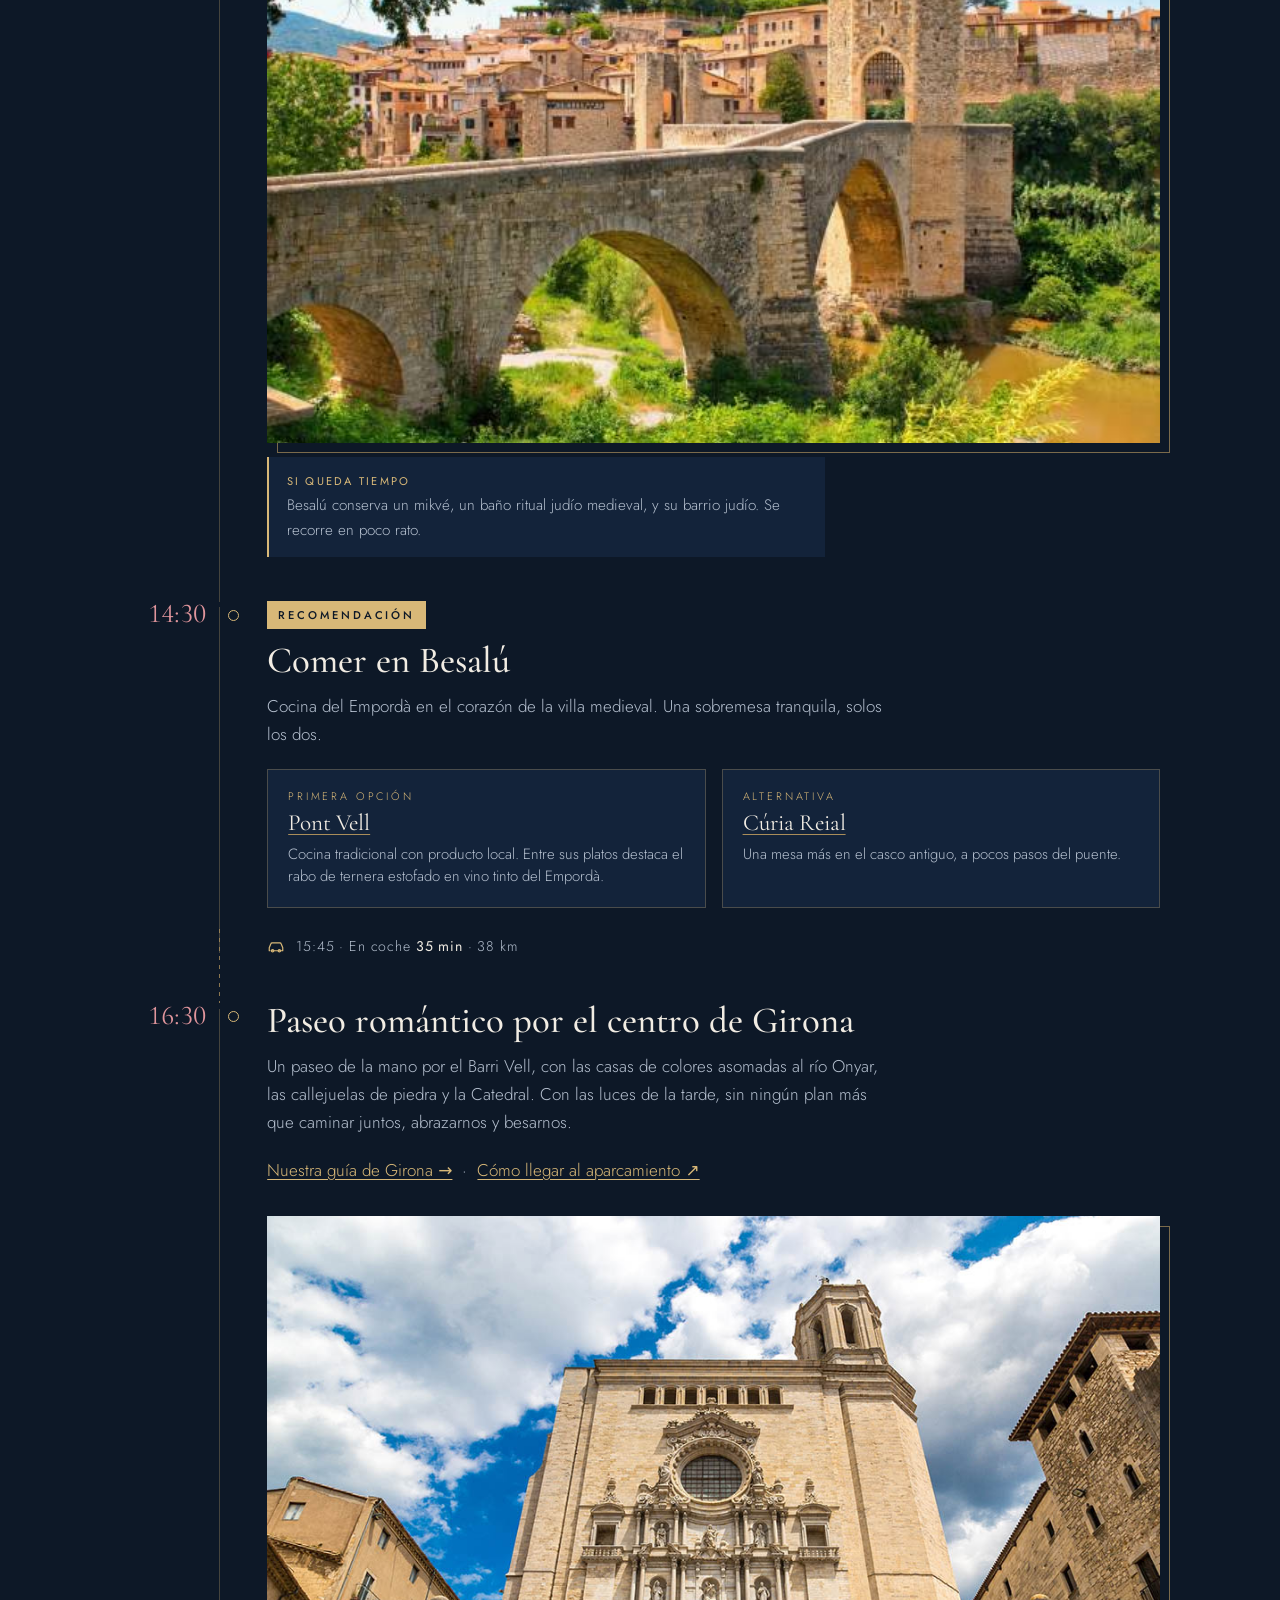
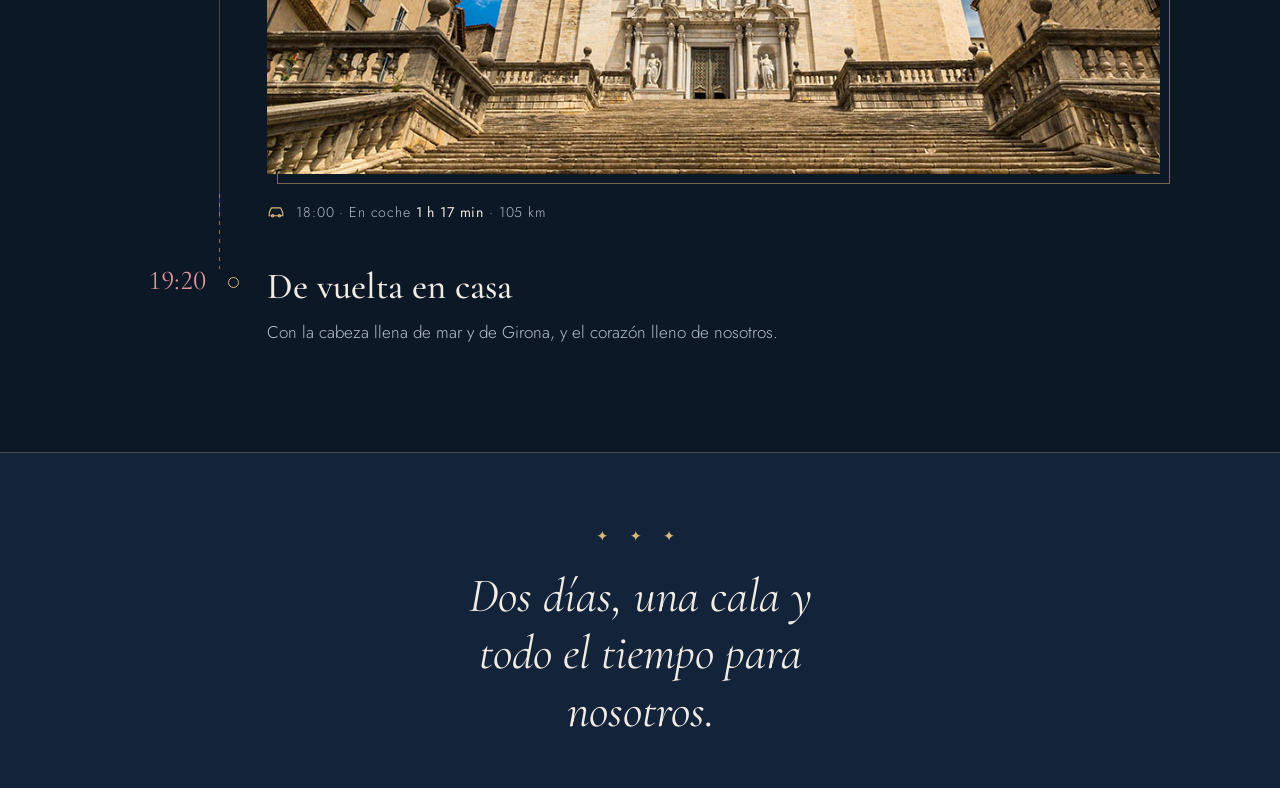
==== commit 6abe2d4c: "Merge Lugares into Informacion practica, remove how-to text Co-Authored-By: Claude Sonnet 5.5 <norep" ====
--- a/index.html
+++ b/index.html
@@ -210,7 +210,6 @@
 
 <nav class="quick" aria-label="Más información">
   <div class="wrap">
-    <a href="lugares.html">Mapas y enlaces</a>
     <a href="practico.html">Información práctica</a>
   </div>
 </nav>
@@ -225,7 +224,6 @@
 <section class="map" aria-label="Mapa del recorrido">
   <div class="wrap">
     <h2>Nuestro camino</h2>
-    <p class="lead">Un mapa para hacernos una idea del fin de semana: las paradas principales y cuánto conducimos entre ellas.</p>
     <div class="map-card">
       <figure class="map-fig"><svg class="routemap" viewBox="0 0 794 800" role="img" aria-labelledby="mapt mapd" xmlns="http://www.w3.org/2000/svg">
 <title id="mapt">Mapa orientativo del recorrido</title>
@@ -263,7 +261,6 @@
 <g transform="translate(46 56)"><path d="M0,-22 L6,0 L0,-5 L-6,0 Z" class="dot-in"/><text y="22" text-anchor="middle" class="sub">N</text></g>
 </g></svg></figure>
       <div class="map-legend"><span><i></i>Sábado 5</span><span><i class="d2"></i>Domingo 6</span></div>
-      <p class="map-note">Mapa orientativo, no está a escala. Tiempos aproximados en coche.</p>
     </div>
   </div>
 </section>
